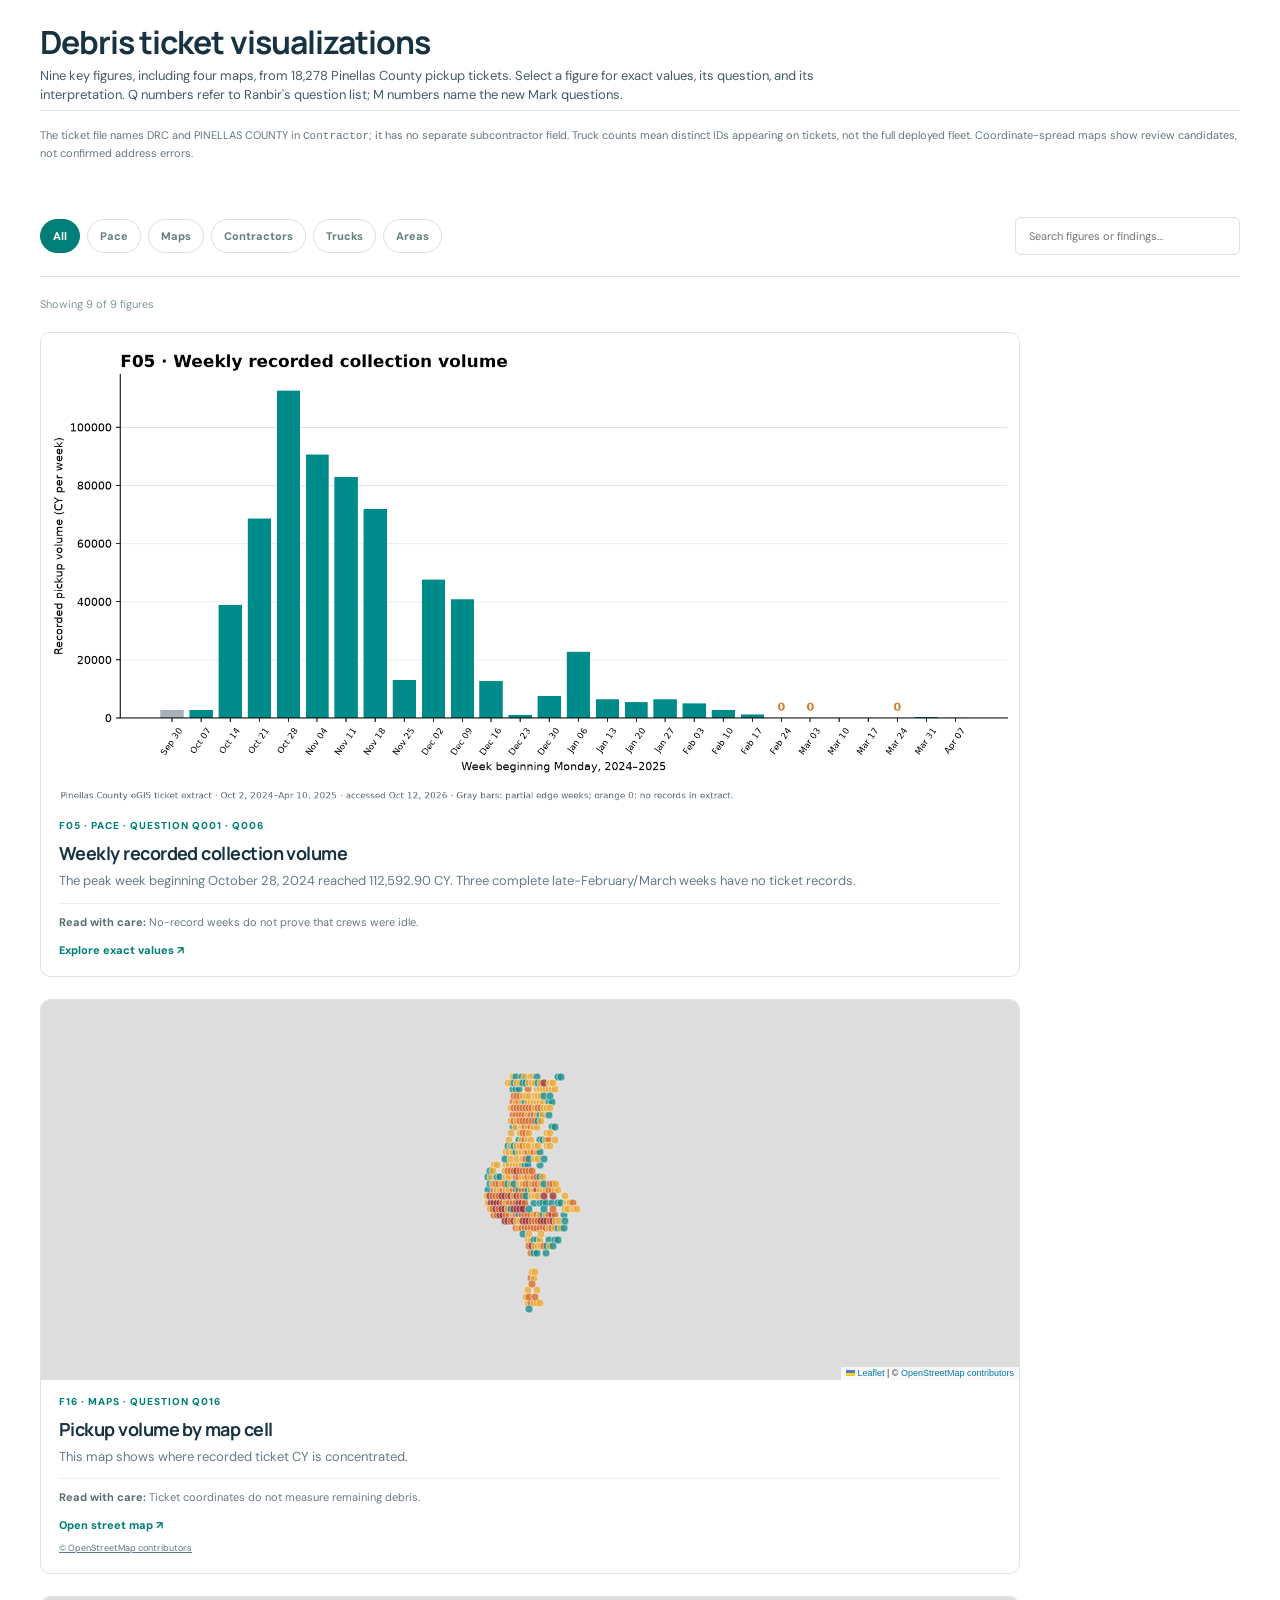
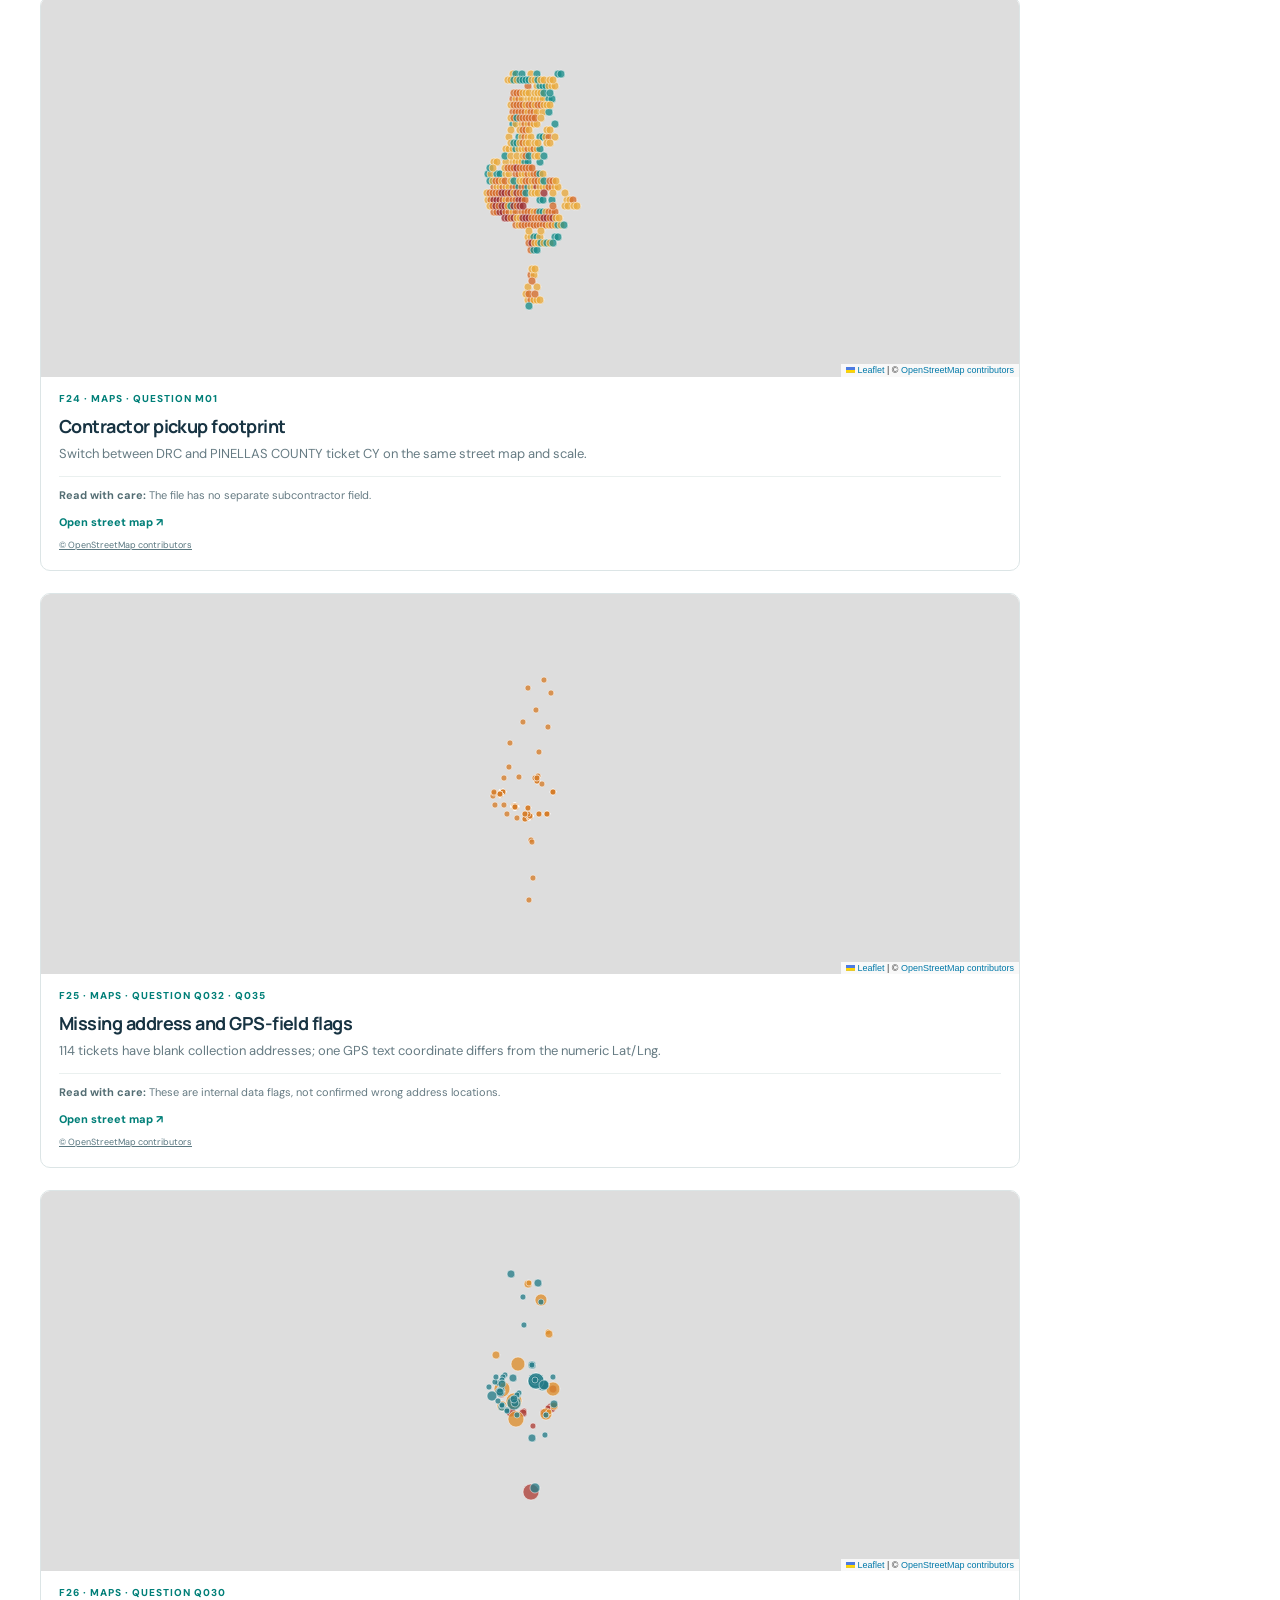
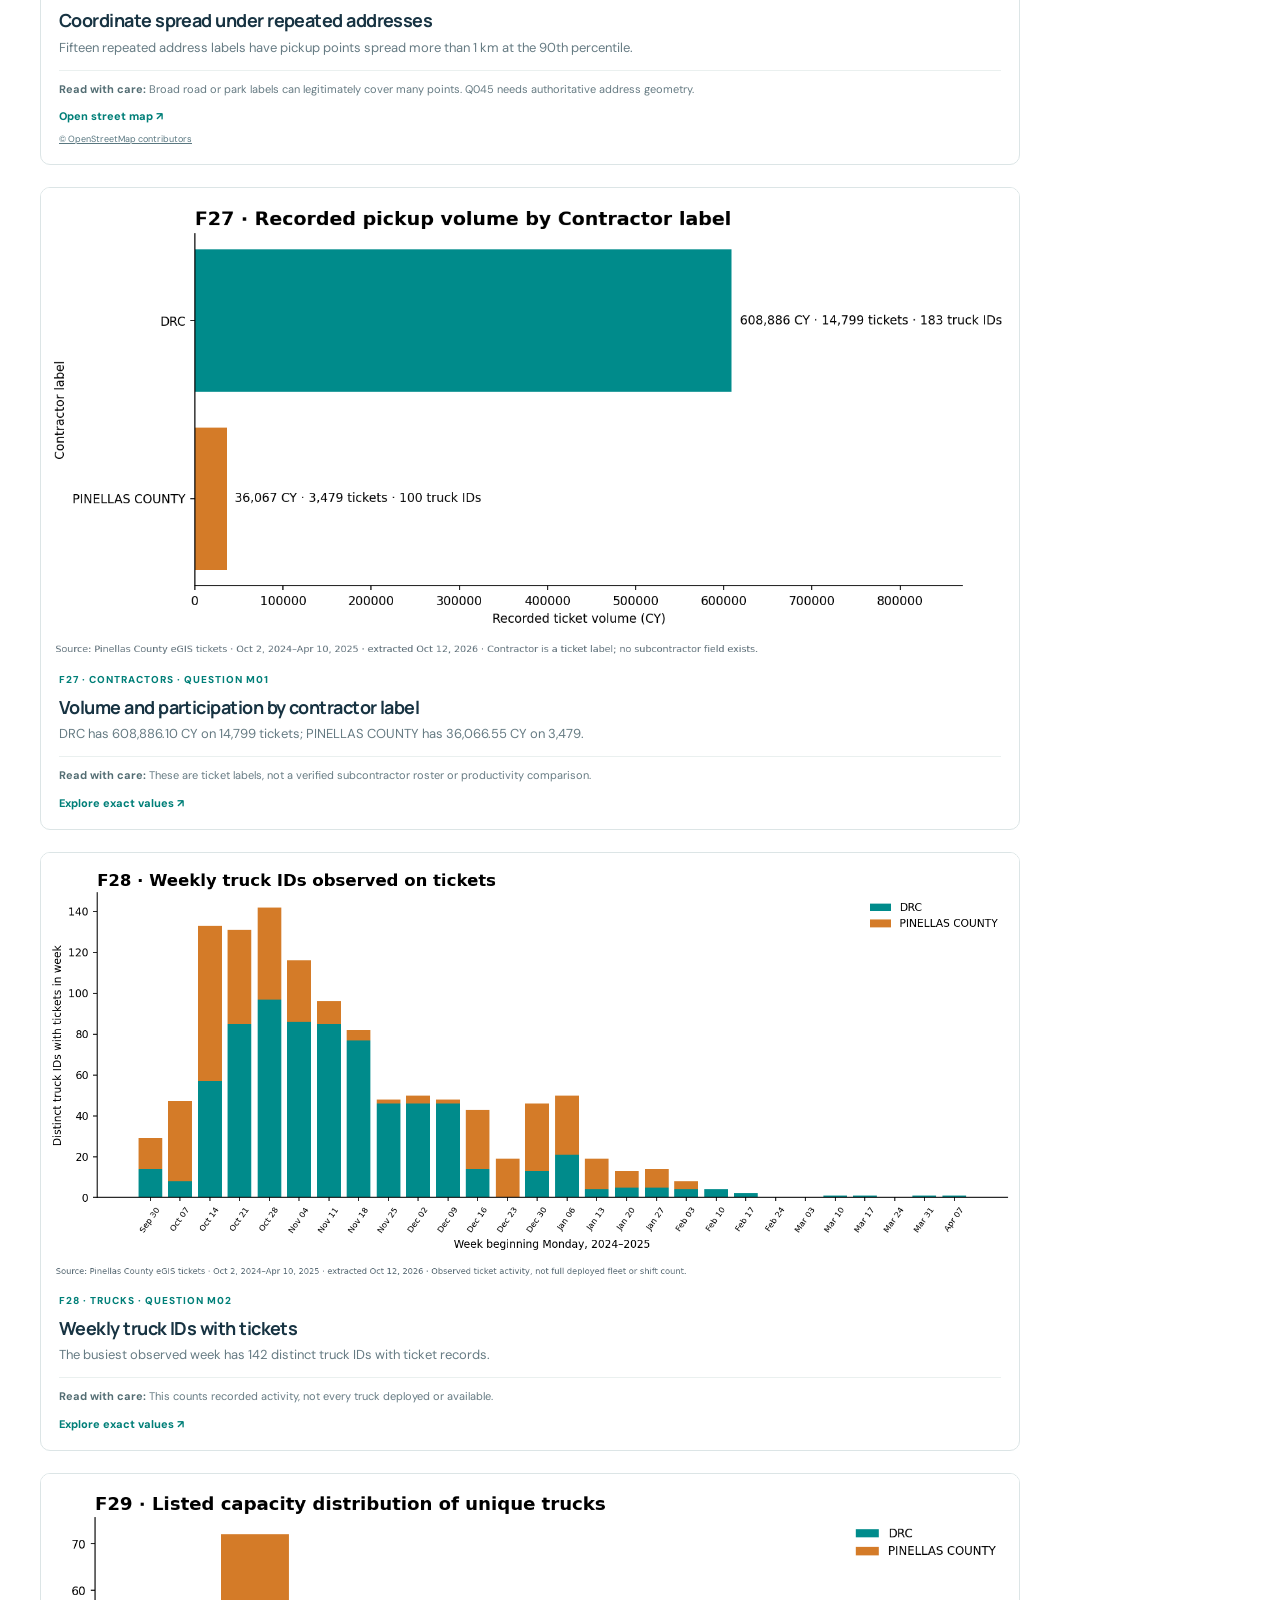
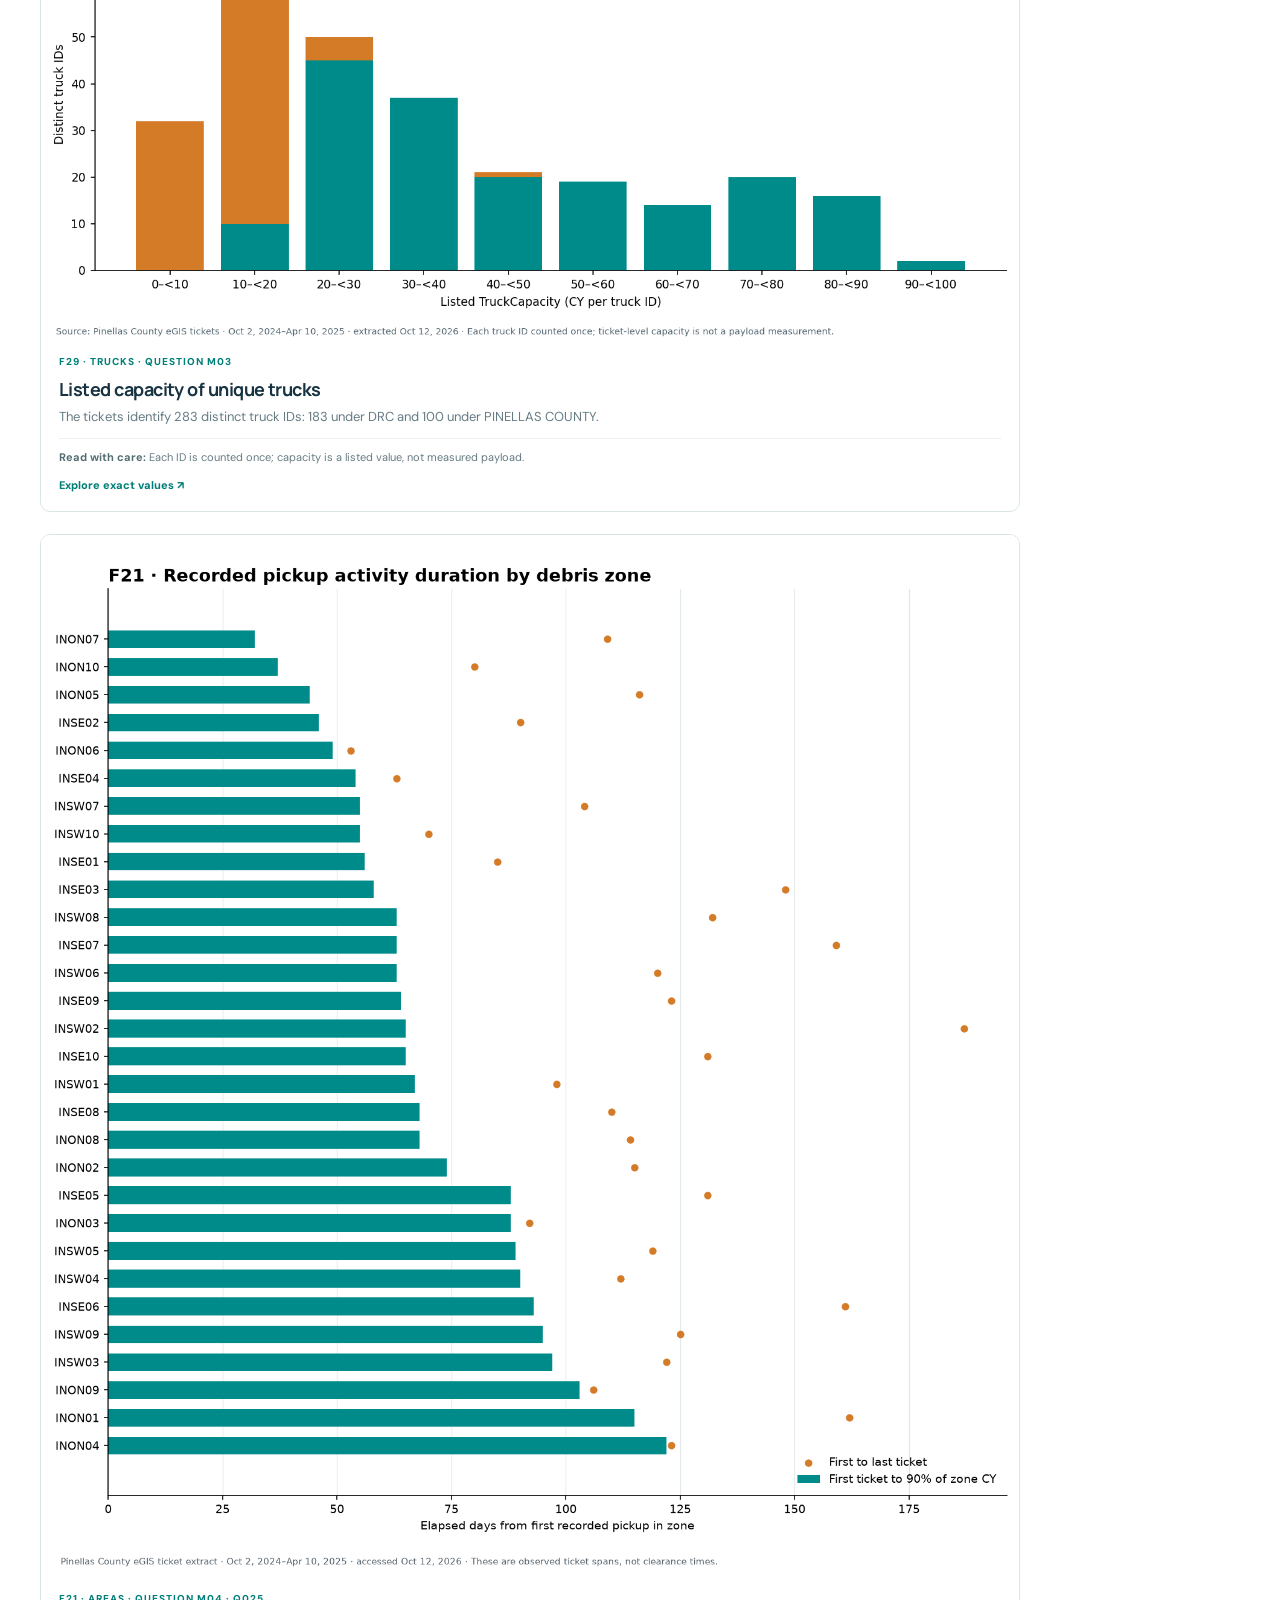
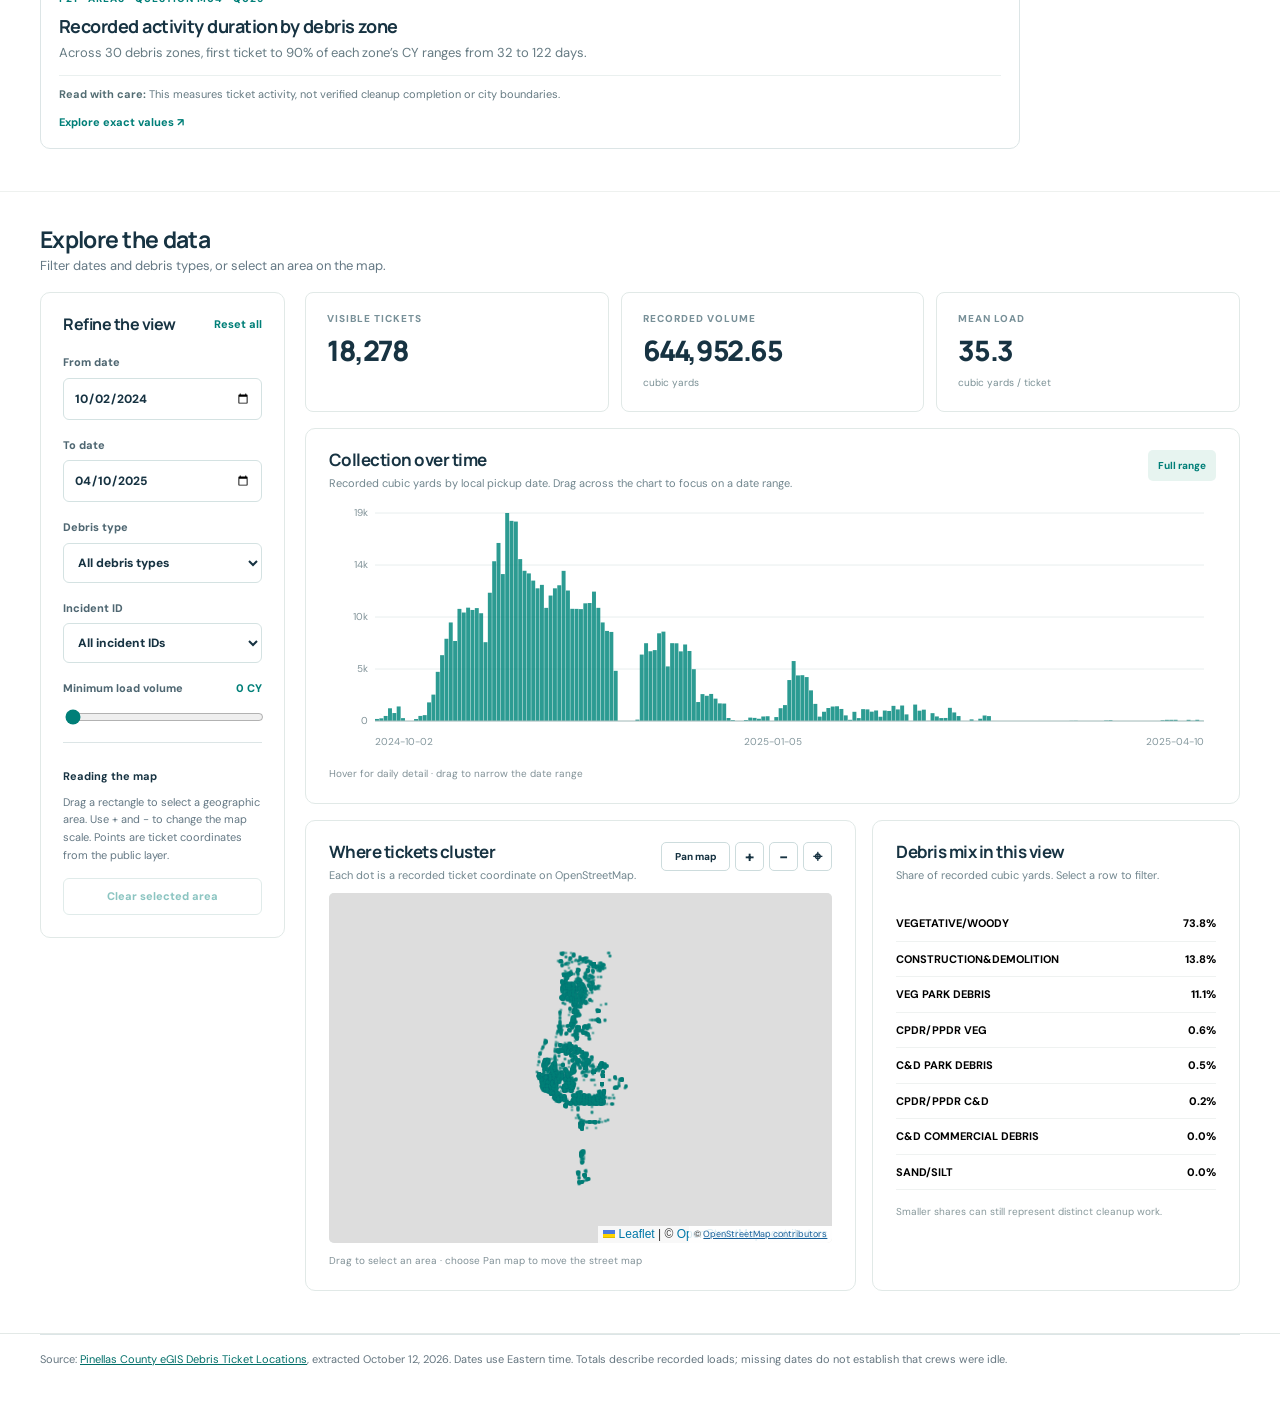
==== index.html @ 1cf9fe74 "Isolate open map from background previews" ====
<!doctype html>
<html lang="en">
<head>
  <meta charset="utf-8">
  <meta name="viewport" content="width=device-width, initial-scale=1">
  <meta name="theme-color" content="#123344">
  <meta name="description" content="Explore nine key figures from 18,278 Pinellas County debris collection tickets.">
  <title>DebrisInsight | Pinellas ticket data</title>
  <link rel="stylesheet" href="styles.css?v=basemap-3">
  <link rel="stylesheet" href="leaflet.css">
  <script defer src="plotly-cartesian.min.js"></script>
  <script defer src="leaflet.js"></script>
  <script defer src="app.js?v=basemap-2"></script>
</head>
<body>
  <main id="top">
    <section id="overview" class="simple-intro section-shell">
      <h1>Debris ticket visualizations</h1>
      <p>Nine key figures, including four maps, from 18,278 Pinellas County pickup tickets. Select a figure for exact values, its question, and its interpretation. Q numbers refer to Ranbir's question list; M numbers name the new Mark questions.</p>
    </section>

    <p class="source-note section-shell">The ticket file names DRC and PINELLAS COUNTY in <code>Contractor</code>; it has no separate subcontractor field. Truck counts mean distinct IDs appearing on tickets, not the full deployed fleet. Coordinate-spread maps show review candidates, not confirmed address errors.</p>

    <section id="figures" class="figure-section section-shell">
      <div class="figure-toolbar"><div id="categoryFilters" class="category-filters" role="group" aria-label="Figure categories"></div><label class="search-wrap"><span class="sr-only">Search figures</span><input id="figureSearch" type="search" placeholder="Search figures or findings…"></label></div>
      <div id="figureCount" class="figure-count" aria-live="polite"></div><div id="figureGrid" class="figure-grid"></div>
    </section>

    <section id="explore" class="explore-section"><div class="section-shell">
      <div class="section-heading explore-heading"><div><h2>Explore the data</h2><p>Filter dates and debris types, or select an area on the map.</p></div></div>
      <div class="explorer-layout">
        <aside class="filter-panel" aria-label="Explorer filters">
          <div class="filter-title"><h3>Refine the view</h3><button id="resetFilters" class="text-button" type="button">Reset all</button></div>
          <label>From date<input id="dateFrom" type="date" min="2024-10-02" max="2025-04-10" value="2024-10-02"></label>
          <label>To date<input id="dateTo" type="date" min="2024-10-02" max="2025-04-10" value="2025-04-10"></label>
          <label>Debris type<select id="typeFilter"><option value="all">All debris types</option></select></label>
          <label>Incident ID<select id="incidentFilter"><option value="all">All incident IDs</option><option value="80">80</option><option value="84">84</option></select></label>
          <label>Minimum load volume <span id="minVolumeValue">0 CY</span><input id="minVolume" type="range" min="0" max="85" step="5" value="0"></label>
          <div class="filter-help"><strong>Reading the map</strong><p>Drag a rectangle to select a geographic area. Use + and − to change the map scale. Points are ticket coordinates from the public layer.</p><button id="clearArea" type="button" class="outline-button" disabled>Clear selected area</button></div>
        </aside>
        <div class="explorer-content">
          <div class="filtered-stats"><div><span>VISIBLE TICKETS</span><strong id="filteredTickets">—</strong></div><div><span>RECORDED VOLUME</span><strong id="filteredVolume">—</strong><small>cubic yards</small></div><div><span>MEAN LOAD</span><strong id="filteredMean">—</strong><small>cubic yards / ticket</small></div></div>
          <div class="chart-card"><div class="card-head"><div><h3>Collection over time</h3><p>Recorded cubic yards by local pickup date. Drag across the chart to focus on a date range.</p></div><button id="resetDateZoom" type="button" class="small-button">Full range</button></div><div id="trendChart" class="trend-chart" role="img" aria-label="Interactive daily recorded volume chart"></div><div id="trendHint" class="chart-hint">Hover for daily detail · drag to narrow the date range</div></div>
          <div class="lower-grid"><div class="chart-card map-card"><div class="card-head"><div><h3>Where tickets cluster</h3><p>Each dot is a recorded ticket coordinate on OpenStreetMap.</p></div><div class="map-controls"><button id="mapMode" type="button" aria-pressed="false">Pan map</button><button id="mapZoomIn" type="button" aria-label="Zoom map in">+</button><button id="mapZoomOut" type="button" aria-label="Zoom map out">−</button><button id="mapReset" type="button" aria-label="Reset map view">⌖</button></div></div><div class="map-wrap"><div id="explorerBasemap" aria-label="OpenStreetMap street map of Pinellas County"></div><canvas id="ticketMap" aria-label="Ticket coordinates; drag to select an area"></canvas><div id="mapSelection" class="map-selection" hidden></div><span class="map-attribution">© <a href="https://www.openstreetmap.org/copyright" target="_blank" rel="noopener">OpenStreetMap contributors</a></span></div><div id="mapStatus" class="chart-hint">Drag to select an area · choose Pan map to move the street map</div></div>
          <div class="chart-card mix-card"><div class="card-head"><div><h3>Debris mix in this view</h3><p>Share of recorded cubic yards. Select a row to filter.</p></div></div><div id="typeBreakdown" class="type-breakdown"></div><p class="mix-note">Smaller shares can still represent distinct cleanup work.</p></div></div>
        </div>
      </div>
    </div></section>

    <p class="source-note section-shell">Source: <a href="https://pinellas-egis.maps.arcgis.com/home/item.html?id=fb652dddee454f97929d7fe73ec25d12#data" target="_blank" rel="noopener">Pinellas County eGIS Debris Ticket Locations</a>, extracted October 12, 2026. Dates use Eastern time. Totals describe recorded loads; missing dates do not establish that crews were idle.</p>
  </main>

  <div id="imageModal" class="image-modal" hidden role="dialog" aria-modal="true" aria-labelledby="modalTitle"><div class="modal-top"><div><span id="modalIndex"></span><h2 id="modalTitle"></h2></div><div class="modal-actions"><button id="modalInteractive" type="button" class="selected">Exact values</button><button id="modalOriginal" type="button">Original image</button><button id="modalInfo" type="button">Question &amp; finding</button><button id="modalZoomOut" type="button" aria-label="Zoom image out" hidden>−</button><button id="modalZoomIn" type="button" aria-label="Zoom image in" hidden>+</button><button id="modalReset" type="button" hidden>Fit image</button><button id="modalClose" type="button" aria-label="Close figure">×</button></div></div><div id="interactiveViewport" class="interactive-viewport"><div id="interactiveChart" aria-label="Interactive figure with exact hover values"></div><div id="leafletMap" hidden aria-label="Interactive street map with exact plotted values"></div><div id="mapLayerControls" hidden></div><p id="pointReadout" aria-live="polite">Loading exact values…</p><p class="interaction-help">Hover or tap a mark to see its exact values. Drag over a region to zoom; double-click the chart to reset.</p></div><div id="modalViewport" class="modal-viewport" hidden><img id="modalImage" alt=""></div><div id="modalInfoViewport" class="modal-info-viewport" hidden><div class="modal-info-content"><section><h3>Question or task</h3><p id="modalQuestion"></p></section><section><h3>Variables used</h3><p id="modalVariables"></p></section><section><h3>Key finding and interpretation</h3><p id="modalInterpretation"></p></section></div></div></div>
  <div id="tooltip" class="tooltip" hidden></div>
</body>
</html>
---- styles.css ----
@import url('https://fonts.googleapis.com/css2?family=DM+Sans:wght@400;500;600;700&family=Manrope:wght@400;500;600;700;800&display=swap');
:root{--navy:#123344;--ink:#173342;--muted:#647884;--teal:#007f78;--aqua:#7ed7c5;--cream:#f6f7f2;--line:#dce5e6;--orange:#e0a465;--shadow:0 18px 50px rgba(11,47,61,.08)}
*{box-sizing:border-box}html{scroll-behavior:smooth}body{margin:0;background:#fff;color:var(--ink);font-family:'DM Sans',Arial,sans-serif;line-height:1.5}button,input,select{font:inherit}button{cursor:pointer}a{color:inherit;text-decoration:none}img{max-width:100%}h1,h2,h3,p{margin-top:0}h1,h2,h3{font-family:Manrope,Arial,sans-serif;line-height:1.15}h2{font-size:clamp(2rem,3.1vw,3.25rem);letter-spacing:-.052em}h3{letter-spacing:-.03em}.section-shell{width:min(1200px,calc(100% - 72px));margin-inline:auto}.sr-only{position:absolute;width:1px;height:1px;padding:0;margin:-1px;overflow:hidden;clip:rect(0,0,0,0);white-space:nowrap;border:0}
.site-header{height:76px;background:#fff;display:flex;align-items:center;gap:34px;padding:0 max(36px,calc((100vw - 1200px)/2));border-bottom:1px solid #e8eeee;position:sticky;top:0;z-index:20}.brand{display:flex;align-items:center;gap:10px;font-family:Manrope,sans-serif;font-weight:800;letter-spacing:-.04em;line-height:1;font-size:19px;white-space:nowrap}.brand-mark{display:grid;place-items:center;width:38px;height:38px;border-radius:11px;background:var(--navy);color:#fff;font-size:21px;font-weight:800}.brand-mark span{color:var(--aqua)}.brand-accent{color:var(--teal)}.brand small{display:block;font-size:8px;letter-spacing:.21em;color:#77909a;margin-top:5px}.site-header nav{display:flex;gap:28px;margin-left:auto;font-size:13px;font-weight:700;color:#536a77}.site-header nav a:hover,.header-link:hover{color:var(--teal)}.header-link{font-size:12px;color:var(--teal);font-weight:800;border:1px solid #bfd6d3;padding:11px 15px;border-radius:6px;white-space:nowrap}
.hero{min-height:535px;display:grid;grid-template-columns:1.08fr .92fr;align-items:center;gap:38px;padding-block:64px 70px}.hero-copy{max-width:615px}.eyebrow{font-size:11px;letter-spacing:.15em;font-weight:800;color:var(--teal);display:flex;align-items:center;gap:12px;margin-bottom:22px}.eyebrow-line{width:28px;height:2px;background:var(--teal)}.hero h1{font-size:clamp(3.25rem,5.2vw,5.45rem);letter-spacing:-.075em;margin-bottom:22px}.hero h1 em{font-style:normal;color:var(--teal)}.hero-intro{font-size:17px;line-height:1.8;color:#536b77;max-width:545px}.hero-actions{display:flex;gap:12px;margin-top:31px}.button{display:inline-flex;align-items:center;justify-content:center;gap:21px;font-size:12px;font-weight:800;border-radius:7px;padding:14px 18px;transition:transform .18s,background .18s}.button:hover{transform:translateY(-2px)}.button.primary{background:var(--teal);color:#fff}.button.primary:hover{background:#006a65}.button.secondary{border:1px solid #c8dbdb;color:var(--teal)}.button.light{background:#dbf0e9;color:#075b59;margin-top:14px}.hero-source{font-size:11px;color:#84959c;margin-top:26px}.hero-visual{height:420px;border-radius:22px;position:relative;overflow:hidden;background:radial-gradient(circle at 48% 46%,#145973 0%,#123e55 45%,#102d43 100%);box-shadow:var(--shadow)}.hero-visual:before{content:'';position:absolute;inset:0;background-image:linear-gradient(rgba(255,255,255,.05) 1px,transparent 1px),linear-gradient(90deg,rgba(255,255,255,.05) 1px,transparent 1px);background-size:42px 42px;mask-image:linear-gradient(100deg,transparent,#000 30%,#000 80%,transparent)}.map-glow{position:absolute;width:320px;height:350px;left:25%;top:5%;transform:rotate(-12deg);background:radial-gradient(ellipse,#19ac9a66,transparent 72%);filter:blur(8px)}.contour{position:absolute;border:1px solid rgba(131,229,208,.28);transform:rotate(-18deg);border-radius:48% 52% 55% 45%}.contour-one{width:240px;height:310px;left:31%;top:9%}.contour-two{width:310px;height:375px;left:24%;top:1%}.contour-three{width:380px;height:440px;left:16%;top:-8%}.hero-pin{width:12px;height:12px;border:3px solid #d5ffea;background:var(--teal);border-radius:50%;position:absolute;box-shadow:0 0 0 6px #a8ffda27,0 0 20px #b6ffe8}.pin-a{left:49%;top:19%}.pin-b{left:54%;top:37%}.pin-c{left:43%;top:49%}.pin-d{left:52%;top:70%}.pin-e{left:39%;top:76%}.hero-readout{position:absolute;top:38px;right:27px;background:rgba(10,42,56,.77);backdrop-filter:blur(10px);border:1px solid rgba(255,255,255,.15);border-radius:10px;color:#fff;padding:15px 18px;min-width:155px}.hero-readout span,.hero-readout small{display:block;font-size:9px;color:#a6d7d7;letter-spacing:.1em}.hero-readout strong{font:800 30px Manrope;display:block;letter-spacing:-.06em;margin:4px 0}.hero-readout small{letter-spacing:0}.hero-caption{position:absolute;bottom:18px;left:22px;color:#a3c6cf;font-size:10px;letter-spacing:.06em}.hero-caption span{margin:0 6px}
.stat-band{background:#eaf5f0;border-top:1px solid #d9ebe4;border-bottom:1px solid #d9ebe4}.stat-grid{display:grid;grid-template-columns:repeat(4,1fr);padding-block:29px}.stat-grid>div{padding:0 30px;border-right:1px solid #cbded8}.stat-grid>div:first-child{padding-left:0}.stat-grid>div:last-child{border:0}.stat-label{font-size:10px;letter-spacing:.16em;font-weight:800;color:#4d827b}.stat-grid strong{display:block;font:800 clamp(24px,2.5vw,37px) Manrope;letter-spacing:-.06em;margin-top:6px}.stat-grid strong small{font-size:17px;color:var(--teal)}.stat-grid p{font-size:11px;color:#69817e;margin:1px 0 0}.narrative{padding-block:95px 98px}.section-heading{max-width:750px;margin-bottom:35px}.section-heading h2{margin-bottom:14px}.section-heading>p:last-child,.explore-heading p:last-child{color:var(--muted);font-size:15px;line-height:1.7}.insight-grid{display:grid;grid-template-columns:repeat(3,1fr);gap:18px}.insight-card{border:1px solid var(--line);background:#fff;padding:29px 28px 27px;border-radius:10px;min-height:260px;display:flex;flex-direction:column;transition:box-shadow .18s,transform .18s}.insight-card:hover{transform:translateY(-3px);box-shadow:var(--shadow)}.insight-number{color:var(--teal);font-weight:800;font-size:11px;letter-spacing:.14em}.insight-card h3{font-size:22px;margin:18px 0 10px}.insight-card p{font-size:13px;line-height:1.7;color:var(--muted)}.insight-card a{font-size:12px;font-weight:800;color:var(--teal);margin-top:auto}.insight-card a:hover{text-decoration:underline}
.explore-section{background:#f6f8f7;padding-block:88px 100px;border-top:1px solid #eef1ef;border-bottom:1px solid #e3e9e7}.explore-heading{max-width:none;display:flex;justify-content:space-between;gap:30px;align-items:start}.explore-heading>div{max-width:720px}.live-badge{background:#e7f4ef;color:#14766a;border-radius:50px;padding:9px 13px;font-size:10px;font-weight:800;letter-spacing:.11em;white-space:nowrap}.live-badge span{display:inline-block;width:7px;height:7px;background:#2cae8a;border-radius:50%;margin-right:6px}.explorer-layout{display:grid;grid-template-columns:245px minmax(0,1fr);gap:20px}.filter-panel,.chart-card{background:white;border:1px solid #e1e9e7;border-radius:10px;box-shadow:0 6px 26px rgba(17,48,59,.04)}.filter-panel{padding:22px;align-self:start;position:sticky;top:92px}.filter-title{display:flex;align-items:center;justify-content:space-between;margin-bottom:21px}.filter-title h3{font-size:16px;margin:0}.text-button{border:0;background:none;color:var(--teal);font-size:11px;font-weight:800;padding:0}.filter-panel label{display:block;font-size:11px;font-weight:800;color:#4f6772;margin:0 0 17px}.filter-panel input:not([type=range]),.filter-panel select{width:100%;border:1px solid #d4e2e2;background:#fff;border-radius:6px;padding:10px 10px;color:var(--ink);margin-top:7px;min-height:39px;font-size:12px}.filter-panel input[type=range]{width:100%;accent-color:var(--teal);display:block;margin-top:12px}.filter-panel label span{float:right;color:var(--teal)}.filter-help{border-top:1px solid var(--line);padding-top:20px;margin-top:7px}.filter-help strong{font-size:11px}.filter-help p{font-size:11px;line-height:1.6;color:var(--muted);margin:7px 0 14px}.outline-button{width:100%;border:1px solid #bcd5d1;background:#fff;color:var(--teal);border-radius:6px;padding:9px;font-weight:800;font-size:11px}.outline-button:disabled{opacity:.45;cursor:not-allowed}.filtered-stats{display:grid;grid-template-columns:repeat(3,1fr);gap:12px;margin-bottom:16px}.filtered-stats>div{background:#fff;border:1px solid #e1e9e7;border-radius:8px;padding:18px 21px;min-height:98px}.filtered-stats span{display:block;color:#789098;font-size:10px;font-weight:800;letter-spacing:.1em}.filtered-stats strong{display:block;font:800 clamp(20px,2.2vw,31px) Manrope;letter-spacing:-.05em;margin-top:5px}.filtered-stats small{color:#7a9095;font-size:10px}.chart-card{padding:21px 23px}.card-head{display:flex;justify-content:space-between;align-items:start;gap:15px}.card-head h3{font-size:17px;margin-bottom:5px}.card-head p{font-size:11px;color:#71868e;line-height:1.5;margin-bottom:10px}.small-button{font-size:10px;font-weight:800;color:var(--teal);background:#e7f4f0;border:0;border-radius:5px;padding:8px 10px;white-space:nowrap}.trend-chart{height:255px;position:relative;touch-action:none}.trend-chart svg{width:100%;height:100%;overflow:visible;cursor:crosshair}.chart-hint{font-size:10px;color:#819197;margin-top:10px;min-height:16px}.lower-grid{display:grid;grid-template-columns:1.2fr .8fr;gap:16px;margin-top:16px}.map-controls{display:flex;gap:5px}.map-controls button,.modal-actions button{width:29px;height:29px;border:1px solid #cddcdd;background:white;color:var(--ink);border-radius:5px;font-weight:800}.map-wrap{height:350px;background:linear-gradient(150deg,#e8f3ef,#edf5f3 58%,#f7f5e9);position:relative;overflow:hidden;border-radius:5px;cursor:crosshair;touch-action:none}.map-wrap:before{content:'';position:absolute;inset:0;background-image:linear-gradient(#c8ded725 1px,transparent 1px),linear-gradient(90deg,#c8ded725 1px,transparent 1px);background-size:25px 25px;pointer-events:none}.map-wrap canvas{width:100%;height:100%;position:relative;z-index:1}.map-north{position:absolute;top:8px;left:9px;font-size:10px;font-weight:800;color:#477872;z-index:2;pointer-events:none}.map-selection{position:absolute;border:2px solid #007f78;background:#00a99a30;z-index:3;pointer-events:none}.type-breakdown{margin-top:13px}.type-row{display:block;width:100%;border:0;background:none;text-align:left;padding:9px 0;border-bottom:1px solid #eff2f1}.type-row:hover .type-name{color:var(--teal)}.type-row-top{display:flex;justify-content:space-between;gap:8px;font-size:11px}.type-name{font-weight:700;max-width:70%;white-space:nowrap;overflow:hidden;text-overflow:ellipsis}.type-value{font-weight:800}.type-meter{height:5px;background:#e9f0ed;border-radius:10px;overflow:hidden;margin-top:7px}.type-meter i{display:block;height:100%;background:var(--teal);border-radius:10px}.mix-note{font-size:10px;color:#87989b;margin:14px 0 0}.empty-state{font-size:12px;color:#819197;padding:28px 0}
.figure-section{padding-block:98px 105px}.figure-toolbar{display:flex;align-items:center;justify-content:space-between;gap:15px;border-bottom:1px solid var(--line);padding-bottom:21px}.category-filters{display:flex;gap:7px;flex-wrap:wrap}.category-filters button{font-size:11px;font-weight:800;border:1px solid #d5e3e1;background:#fff;color:#66817e;border-radius:25px;padding:8px 12px}.category-filters button.active{color:#fff;background:var(--teal);border-color:var(--teal)}.search-wrap input{width:225px;border:1px solid #d5e3e1;border-radius:6px;padding:10px 13px;font-size:11px}.figure-count{font-size:11px;color:#84969c;margin:19px 0}.figure-grid{display:grid;grid-template-columns:repeat(3,minmax(0,1fr));gap:20px}.figure-card{border:1px solid var(--line);border-radius:10px;overflow:hidden;background:#fff;display:flex;flex-direction:column;transition:transform .18s,box-shadow .18s;scroll-margin-top:95px}.figure-card:hover{transform:translateY(-3px);box-shadow:var(--shadow)}.figure-image{border:0;background:#edf3f0;display:block;width:100%;height:210px;overflow:hidden;padding:10px;cursor:zoom-in}.figure-image > img{width:100%;height:100%;object-fit:contain;transition:transform .25s}.figure-image:hover > img{transform:scale(1.045)}.figure-body{padding:20px 20px 18px;display:flex;flex-direction:column;flex:1}.figure-meta{font-size:10px;font-weight:800;letter-spacing:.1em;color:var(--teal)}.figure-body h3{font-size:17px;margin:10px 0}.figure-body p{font-size:12px;color:#667b83;line-height:1.6;margin-bottom:10px}.figure-note{border-top:1px solid #eaf0ef;padding-top:10px;margin-top:auto!important;font-size:11px!important}.figure-note strong{color:#536d73}.figure-open{border:0;background:none;color:var(--teal);font-size:11px;font-weight:800;padding:0;margin-top:4px;text-align:left;align-self:flex-start}.figure-open:hover{text-decoration:underline}
.methods-section{background:var(--navy);color:#fff;padding-block:83px}.methods-grid{display:grid;grid-template-columns:1fr 1fr;gap:100px}.methods-section .eyebrow{color:#8ed7c4}.methods-section h2{font-size:clamp(2rem,3vw,3rem)}.methods-section p{font-size:13px;line-height:1.8;color:#bfd0d2}.methods-section code{color:#d0ede4}.method-notes{display:grid;gap:0}.method-notes article{display:flex;gap:19px;padding:18px 0;border-bottom:1px solid #ffffff26}.method-notes article:first-child{padding-top:2px}.method-notes article:last-child{border:0}.method-notes article>span{font-size:11px;color:#8ed7c4;font-weight:800;padding-top:3px}.method-notes h3{font-size:15px;margin-bottom:6px}.method-notes p{font-size:11px;margin-bottom:0}footer{background:#0b2635;color:#d5e7e5}.footer-inner{display:flex;align-items:center;gap:35px;min-height:100px}.footer-inner .brand-mark{background:#1c5061}.footer-inner .brand-accent{color:#83dac3}.footer-inner .brand small{color:#79989e}.footer-inner p{font-size:10px;color:#8ba9ad;margin:0 auto}.footer-inner>a{font-size:11px;color:#b4dad3;font-weight:800}
.image-modal{position:fixed;inset:0;background:#102c3bea;z-index:50;color:#fff;display:flex;flex-direction:column}.image-modal[hidden]{display:none}.modal-top{display:flex;justify-content:space-between;align-items:center;gap:20px;padding:18px 24px;border-bottom:1px solid #ffffff25}.modal-top span{font-size:10px;color:#a5d4cf;letter-spacing:.13em;font-weight:800}.modal-top h2{font-size:20px;margin:4px 0 0;letter-spacing:-.03em}.modal-actions{display:flex;gap:7px}.modal-actions button{background:#1c4556;color:#fff;border-color:#ffffff35}.modal-actions button:hover{background:#2a6370}.modal-actions #modalReset{width:auto;padding:0 10px;font-size:10px}.modal-actions #modalClose{font-size:20px}.modal-viewport{flex:1;overflow:hidden;position:relative;display:grid;place-items:center;cursor:grab;min-height:0}.modal-viewport.grabbing{cursor:grabbing}.modal-viewport img{max-width:calc(100% - 40px);max-height:calc(100% - 25px);object-fit:contain;transform-origin:center;user-select:none;pointer-events:none;box-shadow:0 12px 40px #031e2e99}.modal-bottom{display:flex;gap:25px;padding:14px 25px;background:#0b2532;font-size:11px;line-height:1.5}.modal-bottom p{margin:0;flex:1}.modal-bottom p:last-child{color:#a9c5c8}.tooltip{position:fixed;z-index:40;background:#103342;color:#fff;border-radius:6px;padding:8px 10px;font-size:11px;pointer-events:none;box-shadow:0 8px 22px #183a3a50;white-space:nowrap}.tooltip[hidden]{display:none}
@media(max-width:1000px){.site-header{padding-inline:24px;gap:16px}.site-header nav{gap:16px}.section-shell{width:min(100% - 48px,1200px)}.hero{gap:20px}.hero h1{font-size:clamp(3rem,5vw,4.5rem)}.stat-grid>div{padding-inline:16px}.figure-grid{grid-template-columns:repeat(2,1fr)}.methods-grid{gap:50px}}
@media(max-width:760px){.site-header{height:65px}.site-header nav{display:none}.header-link{margin-left:auto}.section-shell{width:calc(100% - 36px)}.hero{display:block;padding-block:52px}.hero h1{font-size:3.25rem}.hero-visual{height:270px;margin-top:40px}.hero-readout{top:20px;right:20px}.stat-grid{grid-template-columns:repeat(2,1fr);row-gap:24px;padding-block:25px}.stat-grid>div:nth-child(2){border:0}.stat-grid>div:nth-child(3){padding-left:0}.narrative,.figure-section{padding-block:65px}.insight-grid{grid-template-columns:1fr}.insight-card{min-height:0}.explore-section{padding-block:65px}.explore-heading{display:block}.live-badge{display:inline-block;margin-top:3px}.explorer-layout{grid-template-columns:1fr}.filter-panel{position:static;display:grid;grid-template-columns:repeat(2,1fr);gap:0 15px}.filter-title,.filter-help{grid-column:1/-1}.filtered-stats{gap:6px}.filtered-stats>div{padding:12px;min-height:88px}.filtered-stats strong{font-size:19px}.lower-grid{grid-template-columns:1fr}.map-wrap{height:340px}.figure-toolbar{align-items:stretch;flex-direction:column}.search-wrap input{width:100%}.figure-grid{grid-template-columns:1fr}.methods-grid{grid-template-columns:1fr;gap:45px}.footer-inner{padding-block:25px;display:block}.footer-inner p{margin:18px 0}.modal-top h2{font-size:15px}.modal-bottom{display:block}.modal-bottom p:last-child{margin-top:6px}}
@media(max-width:430px){.brand{font-size:16px}.brand-mark{width:34px;height:34px}.header-link{font-size:10px;padding:9px}.hero h1{font-size:2.8rem}.hero-actions{flex-direction:column;align-items:stretch}.stat-grid strong{font-size:23px}.filter-panel{grid-template-columns:1fr}.filtered-stats span{font-size:8px}.filtered-stats strong{font-size:16px}.card-head{display:block}.card-head .small-button{margin-bottom:8px}.modal-actions{gap:3px}.modal-actions button{width:26px;height:26px}}

/* The analysis is the page: show each complete figure at readable size. */
.simple-intro{padding-block:42px 16px}
.simple-intro h1{font-size:clamp(2rem,3vw,3rem);letter-spacing:-.05em;margin-bottom:10px}
.simple-intro p{max-width:780px;font-size:15px;color:var(--muted);margin-bottom:9px}
.simple-intro .simple-meta{font-size:12px;color:var(--teal);font-weight:700}
.figure-section{padding-block:25px 75px}
.figure-section .section-heading{margin-bottom:25px}
.figure-grid{grid-template-columns:1fr;max-width:980px;gap:24px}
.figure-card{box-shadow:none}
.figure-image{height:auto;min-height:0;padding:0;background:#fff}
.figure-image > img{display:block;width:100%;height:auto;max-height:none;object-fit:contain;transform:none!important}
.figure-body{padding:18px 22px}
.figure-body h3{font-size:20px}
.figure-body p{font-size:13px}
.figure-note{margin-top:5px!important}
.explore-section{padding-block:60px 75px}

/* Fit the entire chart inside the available viewer before applying zoom. */
.modal-viewport{display:block;min-height:0}
.modal-viewport img{position:absolute;inset:0;display:block;width:100%;height:100%;max-width:none;max-height:none;padding:12px 18px;object-fit:contain;box-shadow:none}

@media(max-width:760px){.simple-intro{padding-block:28px 10px}.figure-section{padding-block:20px 50px}.figure-body{padding:16px}.modal-viewport img{padding:8px}}

/* Exact-value figure viewer. The original PNG remains available as a second tab. */
.interactive-viewport{flex:1;min-height:0;display:flex;flex-direction:column;background:#fff;color:#17324b;padding:10px 16px 5px}
.interactive-viewport[hidden],.modal-viewport[hidden]{display:none}
#interactiveChart{width:100%;flex:1;min-height:0}
#pointReadout{margin:4px 10px 0;padding:9px 12px;min-height:39px;background:#eaf5f2;color:#153f43;border-radius:5px;font-size:13px;font-weight:700}
.interaction-help{font-size:11px;color:#526b72;margin:5px 10px 3px}
.modal-actions{flex-wrap:wrap;justify-content:flex-end}
.modal-actions #modalInteractive,.modal-actions #modalOriginal{width:auto;min-width:100px;padding:0 10px;font-size:11px}
.modal-actions button.selected{background:#fff;color:#123344}
.modal-actions button[hidden]{display:none}
.interactive-viewport .modebar-btn[data-title^="Share chart"]{display:none}
@media(max-width:760px){.modal-top{align-items:flex-start;flex-direction:column;padding:10px 12px;gap:8px}.modal-actions{justify-content:flex-start}.modal-actions #modalInteractive,.modal-actions #modalOriginal{min-width:90px;height:32px}.interactive-viewport{padding:5px}#pointReadout{font-size:11px;margin:3px 5px;padding:7px}.interaction-help{font-size:10px;margin:3px 5px}.modal-bottom{padding:7px 12px;font-size:10px}}

/* Keep the figures and their reading notes in view without decorative sections. */
.simple-intro{padding-block:24px 5px}
.simple-intro h1{font-size:clamp(1.55rem,2.5vw,2rem);letter-spacing:-.03em;margin-bottom:5px}
.simple-intro p{font-size:13px;margin:0;color:#455b65}
.figure-section{padding-block:20px 42px}
.figure-toolbar{margin-bottom:8px}
.figure-grid{gap:22px}
.figure-card,.filter-panel,.chart-card,.filtered-stats>div{box-shadow:none}
.figure-body{padding:14px 18px 18px}
.figure-body h3{font-size:18px;margin-bottom:7px}
.figure-body p{margin-bottom:6px}
.explore-section{background:#fff;padding-block:34px 42px}
.explore-heading{margin-bottom:17px}
.explore-heading h2{font-size:23px;letter-spacing:-.03em;margin-bottom:4px}
.explore-heading p:last-child{font-size:13px;line-height:1.4;margin:0}
.filter-panel{position:static}
.source-note{font-size:11px;color:#657680;line-height:1.55;padding-block:16px 24px;border-top:1px solid var(--line)}
.source-note a{color:#006f69;text-decoration:underline}
.image-modal{background:#fff;color:#173342}
.image-modal{z-index:10000}
.modal-top{background:#fff;border-bottom:1px solid #dce5e6}
.modal-top span{color:#56717a}
.modal-actions button{background:#fff;color:#173342;border-color:#bfcfd0}
.modal-actions button:hover{background:#edf3f3}
.modal-actions button.selected{background:#e3f2ee;color:#075b59;border-color:#88bdb1}
.modal-actions #modalInteractive,.modal-actions #modalOriginal,.modal-actions #modalInfo{width:auto;min-width:100px;padding:0 10px;font-size:11px}
.modal-viewport{background:#f7f9f9}
.modal-info-viewport{flex:1;min-height:0;overflow:auto;background:#fff}
.modal-info-viewport[hidden]{display:none}
.modal-info-content{max-width:860px;margin:0 auto;padding:clamp(22px,4vw,55px)}
.modal-info-content section{padding:0 0 23px;margin-bottom:24px;border-bottom:1px solid var(--line)}
.modal-info-content section:last-child{border:0}
.modal-info-content h3{font-size:14px;letter-spacing:0;margin-bottom:9px}
.modal-info-content p{font-size:16px;line-height:1.65;margin:0;overflow-wrap:anywhere}
@media(max-width:760px){.simple-intro{padding-block:16px 4px}.figure-section{padding-block:14px 32px}.explore-section{padding-block:28px 36px}.modal-top{padding:10px 12px}.modal-actions #modalInteractive,.modal-actions #modalOriginal,.modal-actions #modalInfo{min-width:0;height:32px}.modal-info-content{padding:22px 18px}.modal-info-content p{font-size:14px}}

.investigation-notes{padding-block:12px 32px;border-top:1px solid var(--line)}
.investigation-notes h2{font-size:21px;margin:0 0 12px}
.investigation-notes p{font-size:13px;line-height:1.6;max-width:1000px;margin:0 0 12px;color:#455b65}
.investigation-notes a{color:#006f69;text-decoration:underline}

/* Geographic figures use street tiles with the original plotted values on top. */
.figure-image:has(.map-preview){height:380px;position:relative;isolation:isolate}
.figure-image:has(.map-preview) > img{height:100%;object-fit:contain}
.figure-image > img[hidden]{display:none}
.map-preview{width:100%;height:380px;pointer-events:none;text-align:left;isolation:isolate}
.map-preview[hidden],#leafletMap[hidden],#mapLayerControls[hidden]{display:none}
.map-preview .leaflet-control-attribution{font-size:9px}
.map-credit{display:block;margin-top:8px;font-size:9px;color:#597780;text-decoration:underline}
#leafletMap{width:100%;flex:1;min-height:220px;background:#edf2ed}
#mapLayerControls{display:flex;align-items:center;gap:7px;flex-wrap:wrap;margin:6px 9px 2px;font-size:11px;color:#35545a}
#mapLayerControls button{border:1px solid #bed0ce;border-radius:4px;background:#fff;color:#184b4c;padding:5px 9px;font-size:11px;cursor:pointer}
#mapLayerControls button[aria-pressed="true"]{background:#147d78;color:white;border-color:#147d78}
.map-key{display:inline-flex;align-items:center;gap:4px;flex-wrap:wrap}
#mapLayerControls .map-key{margin-left:auto}
.map-key i{display:inline-block;width:11px;height:11px;border-radius:50%;margin-left:8px;border:1px solid #fff}
.map-key .key-low{background:#178b88}.map-key .key-minor{background:#e9a93b}.map-key .key-mid{background:#d46b29}.map-key .key-high{background:#9b2f31}
.map-key .key-missing{background:#d47b28}.map-key .key-conflict{background:#17324b}
.leaflet-popup-content{font-size:12px;line-height:1.55}
.map-wrap:before{display:none}
.map-wrap{isolation:isolate}
#explorerBasemap{position:absolute;inset:0;z-index:0}
.map-wrap canvas{z-index:2}
.map-selection{z-index:3}
.map-attribution{position:absolute;right:0;bottom:0;z-index:4;background:#ffffffd9;padding:2px 5px;font-size:9px;color:#333}
.map-attribution a{color:#165f9a;text-decoration:underline}
.map-controls #mapMode{width:auto;min-width:69px;padding:0 6px;font-size:10px}
@media(max-width:760px){#mapLayerControls .map-key{margin-left:0}.figure-image:has(.map-preview),.map-preview{height:300px}}
---- leaflet.css ----
/* required styles */

.leaflet-pane,
.leaflet-tile,
.leaflet-marker-icon,
.leaflet-marker-shadow,
.leaflet-tile-container,
.leaflet-pane > svg,
.leaflet-pane > canvas,
.leaflet-zoom-box,
.leaflet-image-layer,
.leaflet-layer {
	position: absolute;
	left: 0;
	top: 0;
	}
.leaflet-container {
	overflow: hidden;
	}
.leaflet-tile,
.leaflet-marker-icon,
.leaflet-marker-shadow {
	-webkit-user-select: none;
	   -moz-user-select: none;
	        user-select: none;
	  -webkit-user-drag: none;
	}
/* Prevents IE11 from highlighting tiles in blue */
.leaflet-tile::selection {
	background: transparent;
}
/* Safari renders non-retina tile on retina better with this, but Chrome is worse */
.leaflet-safari .leaflet-tile {
	image-rendering: -webkit-optimize-contrast;
	}
/* hack that prevents hw layers "stretching" when loading new tiles */
.leaflet-safari .leaflet-tile-container {
	width: 1600px;
	height: 1600px;
	-webkit-transform-origin: 0 0;
	}
.leaflet-marker-icon,
.leaflet-marker-shadow {
	display: block;
	}
/* .leaflet-container svg: reset svg max-width decleration shipped in Joomla! (joomla.org) 3.x */
/* .leaflet-container img: map is broken in FF if you have max-width: 100% on tiles */
.leaflet-container .leaflet-overlay-pane svg {
	max-width: none !important;
	max-height: none !important;
	}
.leaflet-container .leaflet-marker-pane img,
.leaflet-container .leaflet-shadow-pane img,
.leaflet-container .leaflet-tile-pane img,
.leaflet-container img.leaflet-image-layer,
.leaflet-container .leaflet-tile {
	max-width: none !important;
	max-height: none !important;
	width: auto;
	padding: 0;
	}

.leaflet-container img.leaflet-tile {
	/* See: https://bugs.chromium.org/p/chromium/issues/detail?id=600120 */
	mix-blend-mode: plus-lighter;
}

.leaflet-container.leaflet-touch-zoom {
	-ms-touch-action: pan-x pan-y;
	touch-action: pan-x pan-y;
	}
.leaflet-container.leaflet-touch-drag {
	-ms-touch-action: pinch-zoom;
	/* Fallback for FF which doesn't support pinch-zoom */
	touch-action: none;
	touch-action: pinch-zoom;
}
.leaflet-container.leaflet-touch-drag.leaflet-touch-zoom {
	-ms-touch-action: none;
	touch-action: none;
}
.leaflet-container {
	-webkit-tap-highlight-color: transparent;
}
.leaflet-container a {
	-webkit-tap-highlight-color: rgba(51, 181, 229, 0.4);
}
.leaflet-tile {
	filter: inherit;
	visibility: hidden;
	}
.leaflet-tile-loaded {
	visibility: inherit;
	}
.leaflet-zoom-box {
	width: 0;
	height: 0;
	-moz-box-sizing: border-box;
	     box-sizing: border-box;
	z-index: 800;
	}
/* workaround for https://bugzilla.mozilla.org/show_bug.cgi?id=888319 */
.leaflet-overlay-pane svg {
	-moz-user-select: none;
	}

.leaflet-pane         { z-index: 400; }

.leaflet-tile-pane    { z-index: 200; }
.leaflet-overlay-pane { z-index: 400; }
.leaflet-shadow-pane  { z-index: 500; }
.leaflet-marker-pane  { z-index: 600; }
.leaflet-tooltip-pane   { z-index: 650; }
.leaflet-popup-pane   { z-index: 700; }

.leaflet-map-pane canvas { z-index: 100; }
.leaflet-map-pane svg    { z-index: 200; }

.leaflet-vml-shape {
	width: 1px;
	height: 1px;
	}
.lvml {
	behavior: url(#default#VML);
	display: inline-block;
	position: absolute;
	}


/* control positioning */

.leaflet-control {
	position: relative;
	z-index: 800;
	pointer-events: visiblePainted; /* IE 9-10 doesn't have auto */
	pointer-events: auto;
	}
.leaflet-top,
.leaflet-bottom {
	position: absolute;
	z-index: 1000;
	pointer-events: none;
	}
.leaflet-top {
	top: 0;
	}
.leaflet-right {
	right: 0;
	}
.leaflet-bottom {
	bottom: 0;
	}
.leaflet-left {
	left: 0;
	}
.leaflet-control {
	float: left;
	clear: both;
	}
.leaflet-right .leaflet-control {
	float: right;
	}
.leaflet-top .leaflet-control {
	margin-top: 10px;
	}
.leaflet-bottom .leaflet-control {
	margin-bottom: 10px;
	}
.leaflet-left .leaflet-control {
	margin-left: 10px;
	}
.leaflet-right .leaflet-control {
	margin-right: 10px;
	}


/* zoom and fade animations */

.leaflet-fade-anim .leaflet-popup {
	opacity: 0;
	-webkit-transition: opacity 0.2s linear;
	   -moz-transition: opacity 0.2s linear;
	        transition: opacity 0.2s linear;
	}
.leaflet-fade-anim .leaflet-map-pane .leaflet-popup {
	opacity: 1;
	}
.leaflet-zoom-animated {
	-webkit-transform-origin: 0 0;
	    -ms-transform-origin: 0 0;
	        transform-origin: 0 0;
	}
svg.leaflet-zoom-animated {
	will-change: transform;
}

.leaflet-zoom-anim .leaflet-zoom-animated {
	-webkit-transition: -webkit-transform 0.25s cubic-bezier(0,0,0.25,1);
	   -moz-transition:    -moz-transform 0.25s cubic-bezier(0,0,0.25,1);
	        transition:         transform 0.25s cubic-bezier(0,0,0.25,1);
	}
.leaflet-zoom-anim .leaflet-tile,
.leaflet-pan-anim .leaflet-tile {
	-webkit-transition: none;
	   -moz-transition: none;
	        transition: none;
	}

.leaflet-zoom-anim .leaflet-zoom-hide {
	visibility: hidden;
	}


/* cursors */

.leaflet-interactive {
	cursor: pointer;
	}
.leaflet-grab {
	cursor: -webkit-grab;
	cursor:    -moz-grab;
	cursor:         grab;
	}
.leaflet-crosshair,
.leaflet-crosshair .leaflet-interactive {
	cursor: crosshair;
	}
.leaflet-popup-pane,
.leaflet-control {
	cursor: auto;
	}
.leaflet-dragging .leaflet-grab,
.leaflet-dragging .leaflet-grab .leaflet-interactive,
.leaflet-dragging .leaflet-marker-draggable {
	cursor: move;
	cursor: -webkit-grabbing;
	cursor:    -moz-grabbing;
	cursor:         grabbing;
	}

/* marker & overlays interactivity */
.leaflet-marker-icon,
.leaflet-marker-shadow,
.leaflet-image-layer,
.leaflet-pane > svg path,
.leaflet-tile-container {
	pointer-events: none;
	}

.leaflet-marker-icon.leaflet-interactive,
.leaflet-image-layer.leaflet-interactive,
.leaflet-pane > svg path.leaflet-interactive,
svg.leaflet-image-layer.leaflet-interactive path {
	pointer-events: visiblePainted; /* IE 9-10 doesn't have auto */
	pointer-events: auto;
	}

/* visual tweaks */

.leaflet-container {
	background: #ddd;
	outline-offset: 1px;
	}
.leaflet-container a {
	color: #0078A8;
	}
.leaflet-zoom-box {
	border: 2px dotted #38f;
	background: rgba(255,255,255,0.5);
	}


/* general typography */
.leaflet-container {
	font-family: "Helvetica Neue", Arial, Helvetica, sans-serif;
	font-size: 12px;
	font-size: 0.75rem;
	line-height: 1.5;
	}


/* general toolbar styles */

.leaflet-bar {
	box-shadow: 0 1px 5px rgba(0,0,0,0.65);
	border-radius: 4px;
	}
.leaflet-bar a {
	background-color: #fff;
	border-bottom: 1px solid #ccc;
	width: 26px;
	height: 26px;
	line-height: 26px;
	display: block;
	text-align: center;
	text-decoration: none;
	color: black;
	}
.leaflet-bar a,
.leaflet-control-layers-toggle {
	background-position: 50% 50%;
	background-repeat: no-repeat;
	display: block;
	}
.leaflet-bar a:hover,
.leaflet-bar a:focus {
	background-color: #f4f4f4;
	}
.leaflet-bar a:first-child {
	border-top-left-radius: 4px;
	border-top-right-radius: 4px;
	}
.leaflet-bar a:last-child {
	border-bottom-left-radius: 4px;
	border-bottom-right-radius: 4px;
	border-bottom: none;
	}
.leaflet-bar a.leaflet-disabled {
	cursor: default;
	background-color: #f4f4f4;
	color: #bbb;
	}

.leaflet-touch .leaflet-bar a {
	width: 30px;
	height: 30px;
	line-height: 30px;
	}
.leaflet-touch .leaflet-bar a:first-child {
	border-top-left-radius: 2px;
	border-top-right-radius: 2px;
	}
.leaflet-touch .leaflet-bar a:last-child {
	border-bottom-left-radius: 2px;
	border-bottom-right-radius: 2px;
	}

/* zoom control */

.leaflet-control-zoom-in,
.leaflet-control-zoom-out {
	font: bold 18px 'Lucida Console', Monaco, monospace;
	text-indent: 1px;
	}

.leaflet-touch .leaflet-control-zoom-in, .leaflet-touch .leaflet-control-zoom-out  {
	font-size: 22px;
	}


/* layers control */

.leaflet-control-layers {
	box-shadow: 0 1px 5px rgba(0,0,0,0.4);
	background: #fff;
	border-radius: 5px;
	}
.leaflet-control-layers-toggle {
	background-image: url(images/layers.png);
	width: 36px;
	height: 36px;
	}
.leaflet-retina .leaflet-control-layers-toggle {
	background-image: url(images/layers-2x.png);
	background-size: 26px 26px;
	}
.leaflet-touch .leaflet-control-layers-toggle {
	width: 44px;
	height: 44px;
	}
.leaflet-control-layers .leaflet-control-layers-list,
.leaflet-control-layers-expanded .leaflet-control-layers-toggle {
	display: none;
	}
.leaflet-control-layers-expanded .leaflet-control-layers-list {
	display: block;
	position: relative;
	}
.leaflet-control-layers-expanded {
	padding: 6px 10px 6px 6px;
	color: #333;
	background: #fff;
	}
.leaflet-control-layers-scrollbar {
	overflow-y: scroll;
	overflow-x: hidden;
	padding-right: 5px;
	}
.leaflet-control-layers-selector {
	margin-top: 2px;
	position: relative;
	top: 1px;
	}
.leaflet-control-layers label {
	display: block;
	font-size: 13px;
	font-size: 1.08333em;
	}
.leaflet-control-layers-separator {
	height: 0;
	border-top: 1px solid #ddd;
	margin: 5px -10px 5px -6px;
	}

/* Default icon URLs */
.leaflet-default-icon-path { /* used only in path-guessing heuristic, see L.Icon.Default */
	background-image: url(images/marker-icon.png);
	}


/* attribution and scale controls */

.leaflet-container .leaflet-control-attribution {
	background: #fff;
	background: rgba(255, 255, 255, 0.8);
	margin: 0;
	}
.leaflet-control-attribution,
.leaflet-control-scale-line {
	padding: 0 5px;
	color: #333;
	line-height: 1.4;
	}
.leaflet-control-attribution a {
	text-decoration: none;
	}
.leaflet-control-attribution a:hover,
.leaflet-control-attribution a:focus {
	text-decoration: underline;
	}
.leaflet-attribution-flag {
	display: inline !important;
	vertical-align: baseline !important;
	width: 1em;
	height: 0.6669em;
	}
.leaflet-left .leaflet-control-scale {
	margin-left: 5px;
	}
.leaflet-bottom .leaflet-control-scale {
	margin-bottom: 5px;
	}
.leaflet-control-scale-line {
	border: 2px solid #777;
	border-top: none;
	line-height: 1.1;
	padding: 2px 5px 1px;
	white-space: nowrap;
	-moz-box-sizing: border-box;
	     box-sizing: border-box;
	background: rgba(255, 255, 255, 0.8);
	text-shadow: 1px 1px #fff;
	}
.leaflet-control-scale-line:not(:first-child) {
	border-top: 2px solid #777;
	border-bottom: none;
	margin-top: -2px;
	}
.leaflet-control-scale-line:not(:first-child):not(:last-child) {
	border-bottom: 2px solid #777;
	}

.leaflet-touch .leaflet-control-attribution,
.leaflet-touch .leaflet-control-layers,
.leaflet-touch .leaflet-bar {
	box-shadow: none;
	}
.leaflet-touch .leaflet-control-layers,
.leaflet-touch .leaflet-bar {
	border: 2px solid rgba(0,0,0,0.2);
	background-clip: padding-box;
	}


/* popup */

.leaflet-popup {
	position: absolute;
	text-align: center;
	margin-bottom: 20px;
	}
.leaflet-popup-content-wrapper {
	padding: 1px;
	text-align: left;
	border-radius: 12px;
	}
.leaflet-popup-content {
	margin: 13px 24px 13px 20px;
	line-height: 1.3;
	font-size: 13px;
	font-size: 1.08333em;
	min-height: 1px;
	}
.leaflet-popup-content p {
	margin: 17px 0;
	margin: 1.3em 0;
	}
.leaflet-popup-tip-container {
	width: 40px;
	height: 20px;
	position: absolute;
	left: 50%;
	margin-top: -1px;
	margin-left: -20px;
	overflow: hidden;
	pointer-events: none;
	}
.leaflet-popup-tip {
	width: 17px;
	height: 17px;
	padding: 1px;

	margin: -10px auto 0;
	pointer-events: auto;

	-webkit-transform: rotate(45deg);
	   -moz-transform: rotate(45deg);
	    -ms-transform: rotate(45deg);
	        transform: rotate(45deg);
	}
.leaflet-popup-content-wrapper,
.leaflet-popup-tip {
	background: white;
	color: #333;
	box-shadow: 0 3px 14px rgba(0,0,0,0.4);
	}
.leaflet-container a.leaflet-popup-close-button {
	position: absolute;
	top: 0;
	right: 0;
	border: none;
	text-align: center;
	width: 24px;
	height: 24px;
	font: 16px/24px Tahoma, Verdana, sans-serif;
	color: #757575;
	text-decoration: none;
	background: transparent;
	}
.leaflet-container a.leaflet-popup-close-button:hover,
.leaflet-container a.leaflet-popup-close-button:focus {
	color: #585858;
	}
.leaflet-popup-scrolled {
	overflow: auto;
	}

.leaflet-oldie .leaflet-popup-content-wrapper {
	-ms-zoom: 1;
	}
.leaflet-oldie .leaflet-popup-tip {
	width: 24px;
	margin: 0 auto;

	-ms-filter: "progid:DXImageTransform.Microsoft.Matrix(M11=0.70710678, M12=0.70710678, M21=-0.70710678, M22=0.70710678)";
	filter: progid:DXImageTransform.Microsoft.Matrix(M11=0.70710678, M12=0.70710678, M21=-0.70710678, M22=0.70710678);
	}

.leaflet-oldie .leaflet-control-zoom,
.leaflet-oldie .leaflet-control-layers,
.leaflet-oldie .leaflet-popup-content-wrapper,
.leaflet-oldie .leaflet-popup-tip {
	border: 1px solid #999;
	}


/* div icon */

.leaflet-div-icon {
	background: #fff;
	border: 1px solid #666;
	}


/* Tooltip */
/* Base styles for the element that has a tooltip */
.leaflet-tooltip {
	position: absolute;
	padding: 6px;
	background-color: #fff;
	border: 1px solid #fff;
	border-radius: 3px;
	color: #222;
	white-space: nowrap;
	-webkit-user-select: none;
	-moz-user-select: none;
	-ms-user-select: none;
	user-select: none;
	pointer-events: none;
	box-shadow: 0 1px 3px rgba(0,0,0,0.4);
	}
.leaflet-tooltip.leaflet-interactive {
	cursor: pointer;
	pointer-events: auto;
	}
.leaflet-tooltip-top:before,
.leaflet-tooltip-bottom:before,
.leaflet-tooltip-left:before,
.leaflet-tooltip-right:before {
	position: absolute;
	pointer-events: none;
	border: 6px solid transparent;
	background: transparent;
	content: "";
	}

/* Directions */

.leaflet-tooltip-bottom {
	margin-top: 6px;
}
.leaflet-tooltip-top {
	margin-top: -6px;
}
.leaflet-tooltip-bottom:before,
.leaflet-tooltip-top:before {
	left: 50%;
	margin-left: -6px;
	}
.leaflet-tooltip-top:before {
	bottom: 0;
	margin-bottom: -12px;
	border-top-color: #fff;
	}
.leaflet-tooltip-bottom:before {
	top: 0;
	margin-top: -12px;
	margin-left: -6px;
	border-bottom-color: #fff;
	}
.leaflet-tooltip-left {
	margin-left: -6px;
}
.leaflet-tooltip-right {
	margin-left: 6px;
}
.leaflet-tooltip-left:before,
.leaflet-tooltip-right:before {
	top: 50%;
	margin-top: -6px;
	}
.leaflet-tooltip-left:before {
	right: 0;
	margin-right: -12px;
	border-left-color: #fff;
	}
.leaflet-tooltip-right:before {
	left: 0;
	margin-left: -12px;
	border-right-color: #fff;
	}

/* Printing */

@media print {
	/* Prevent printers from removing background-images of controls. */
	.leaflet-control {
		-webkit-print-color-adjust: exact;
		print-color-adjust: exact;
		}
	}
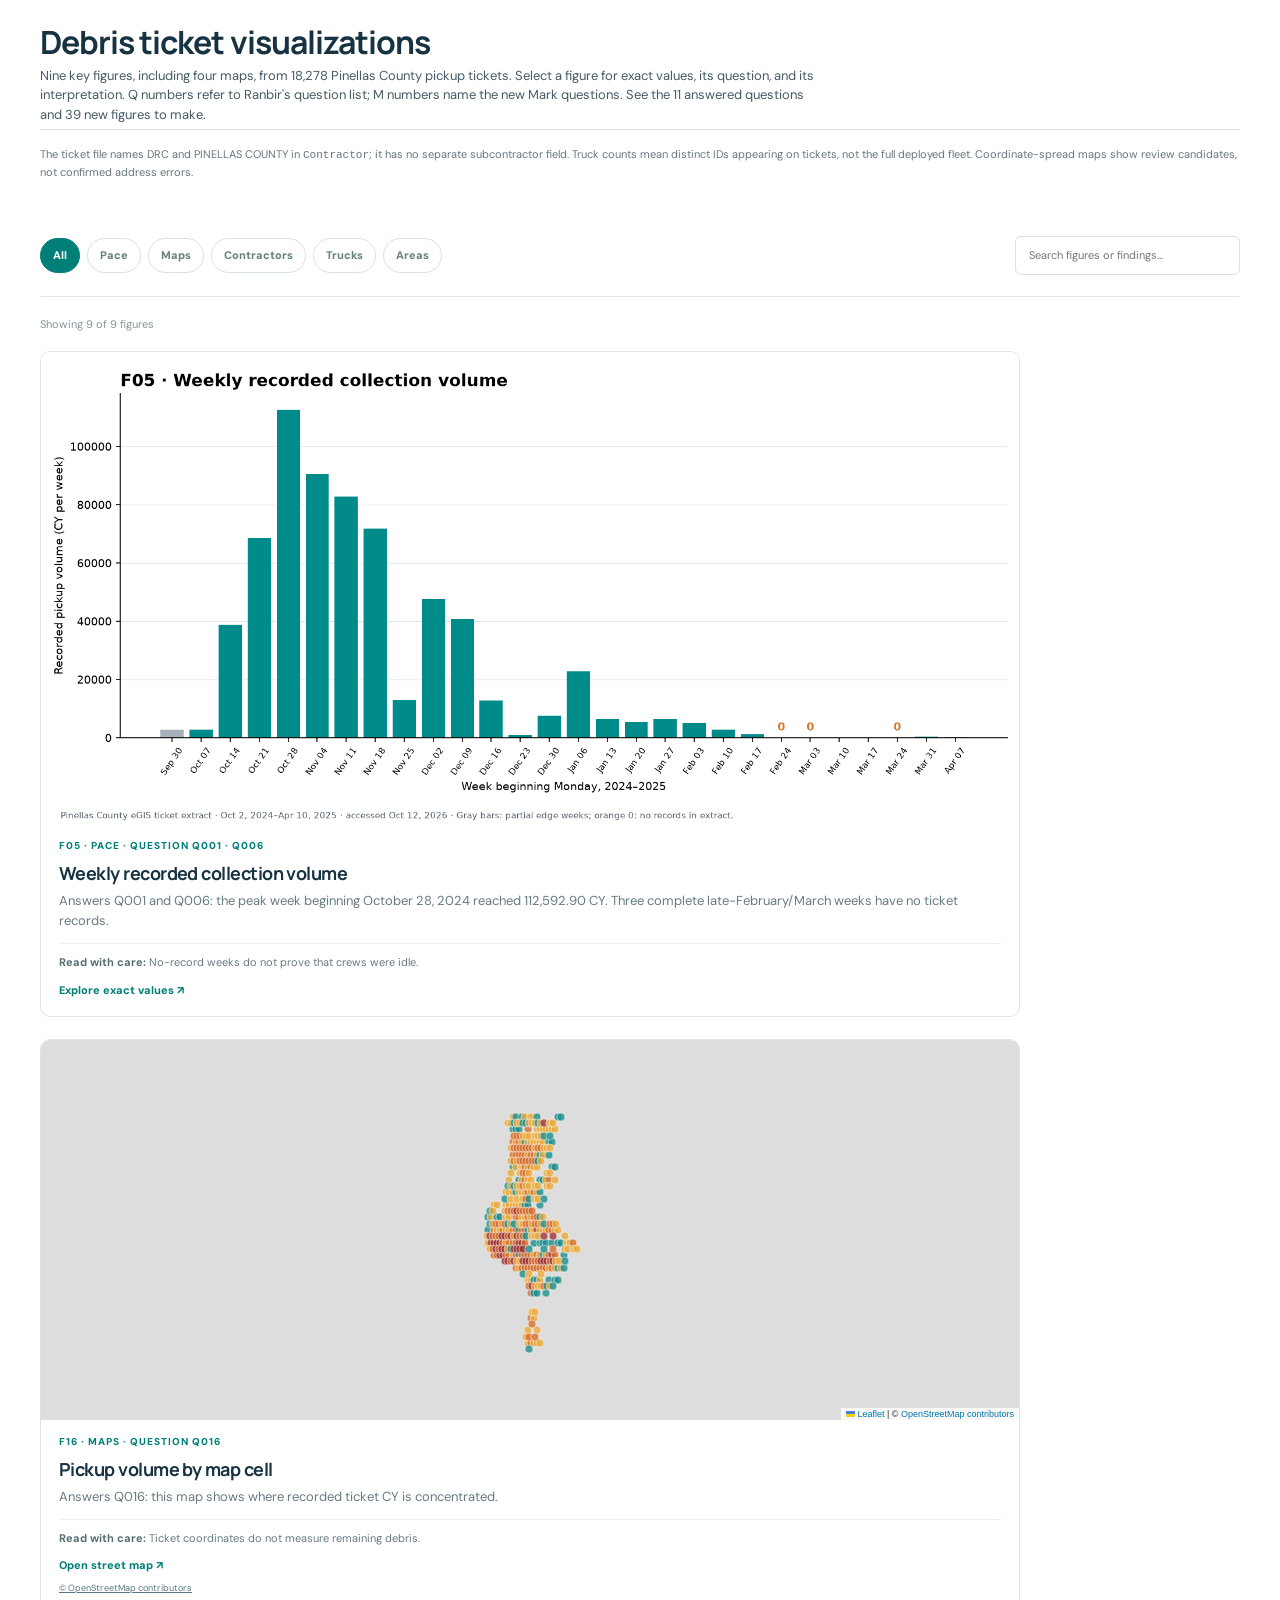
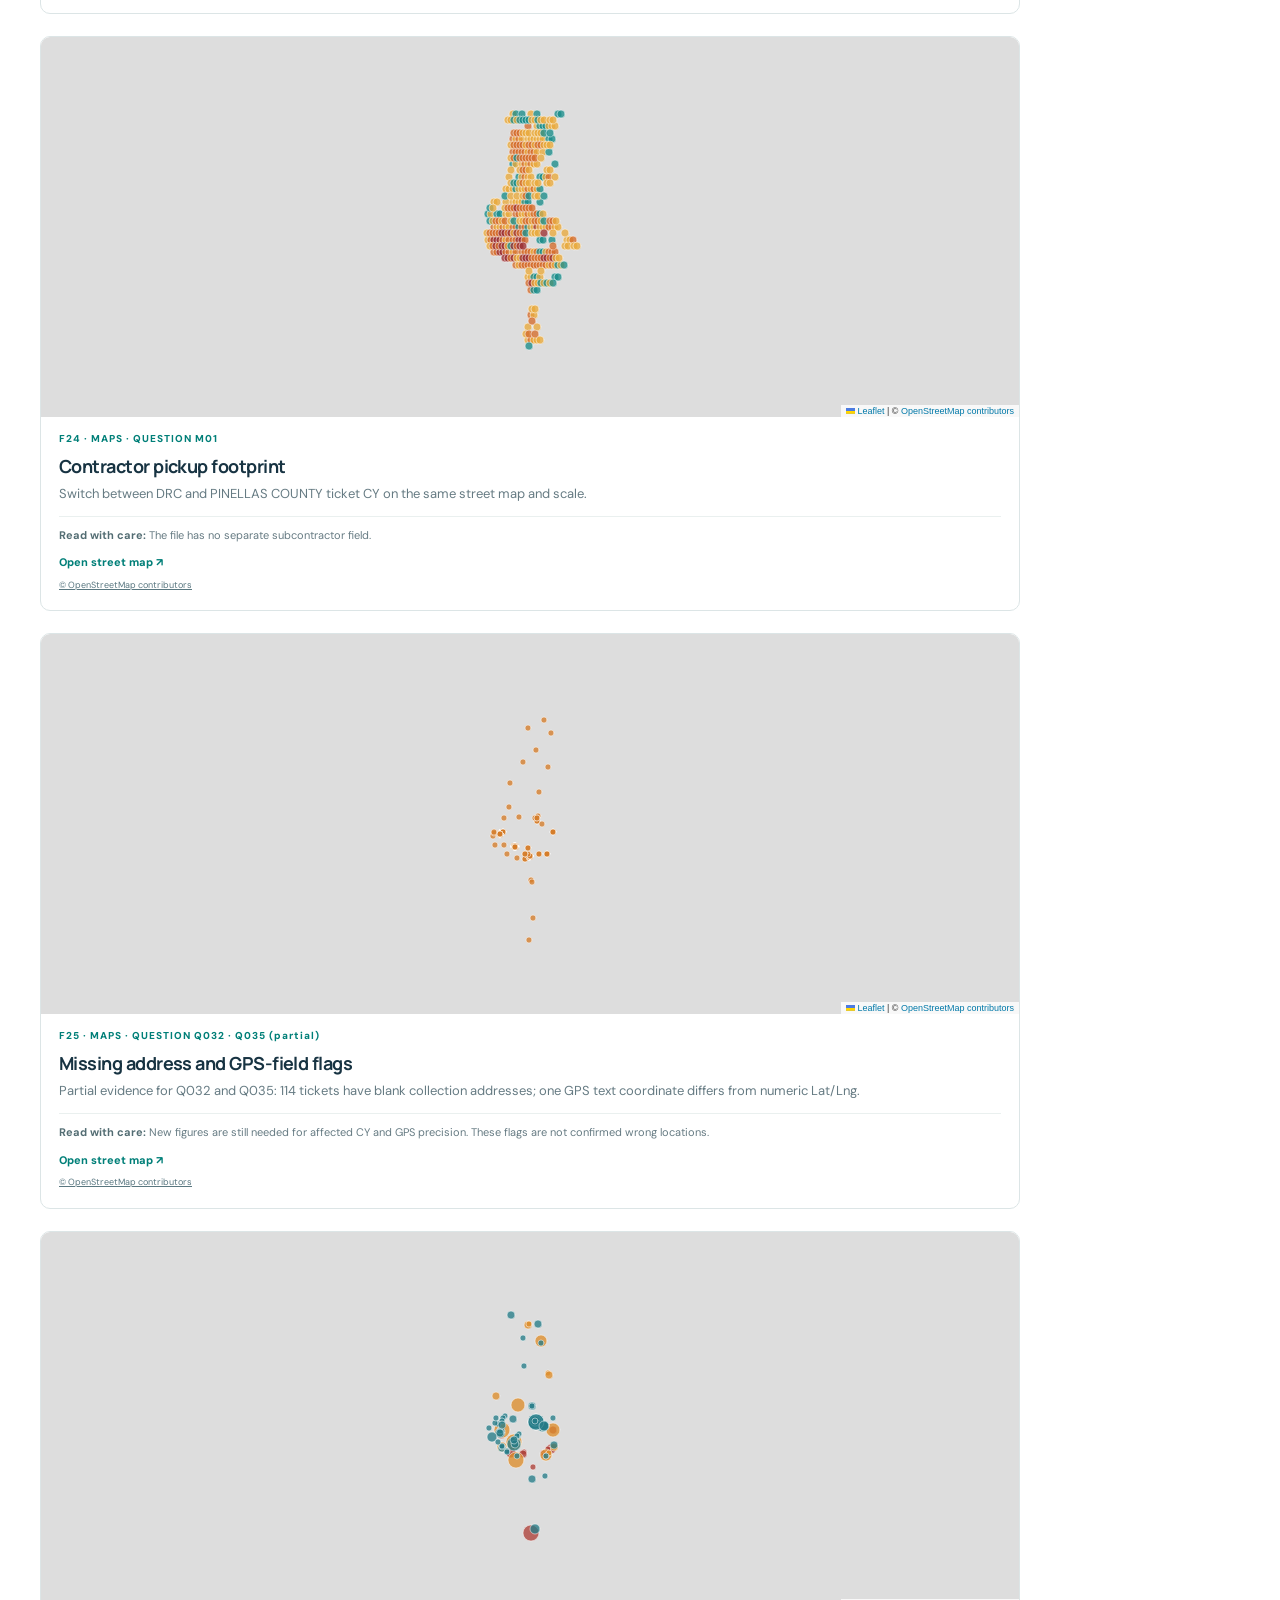
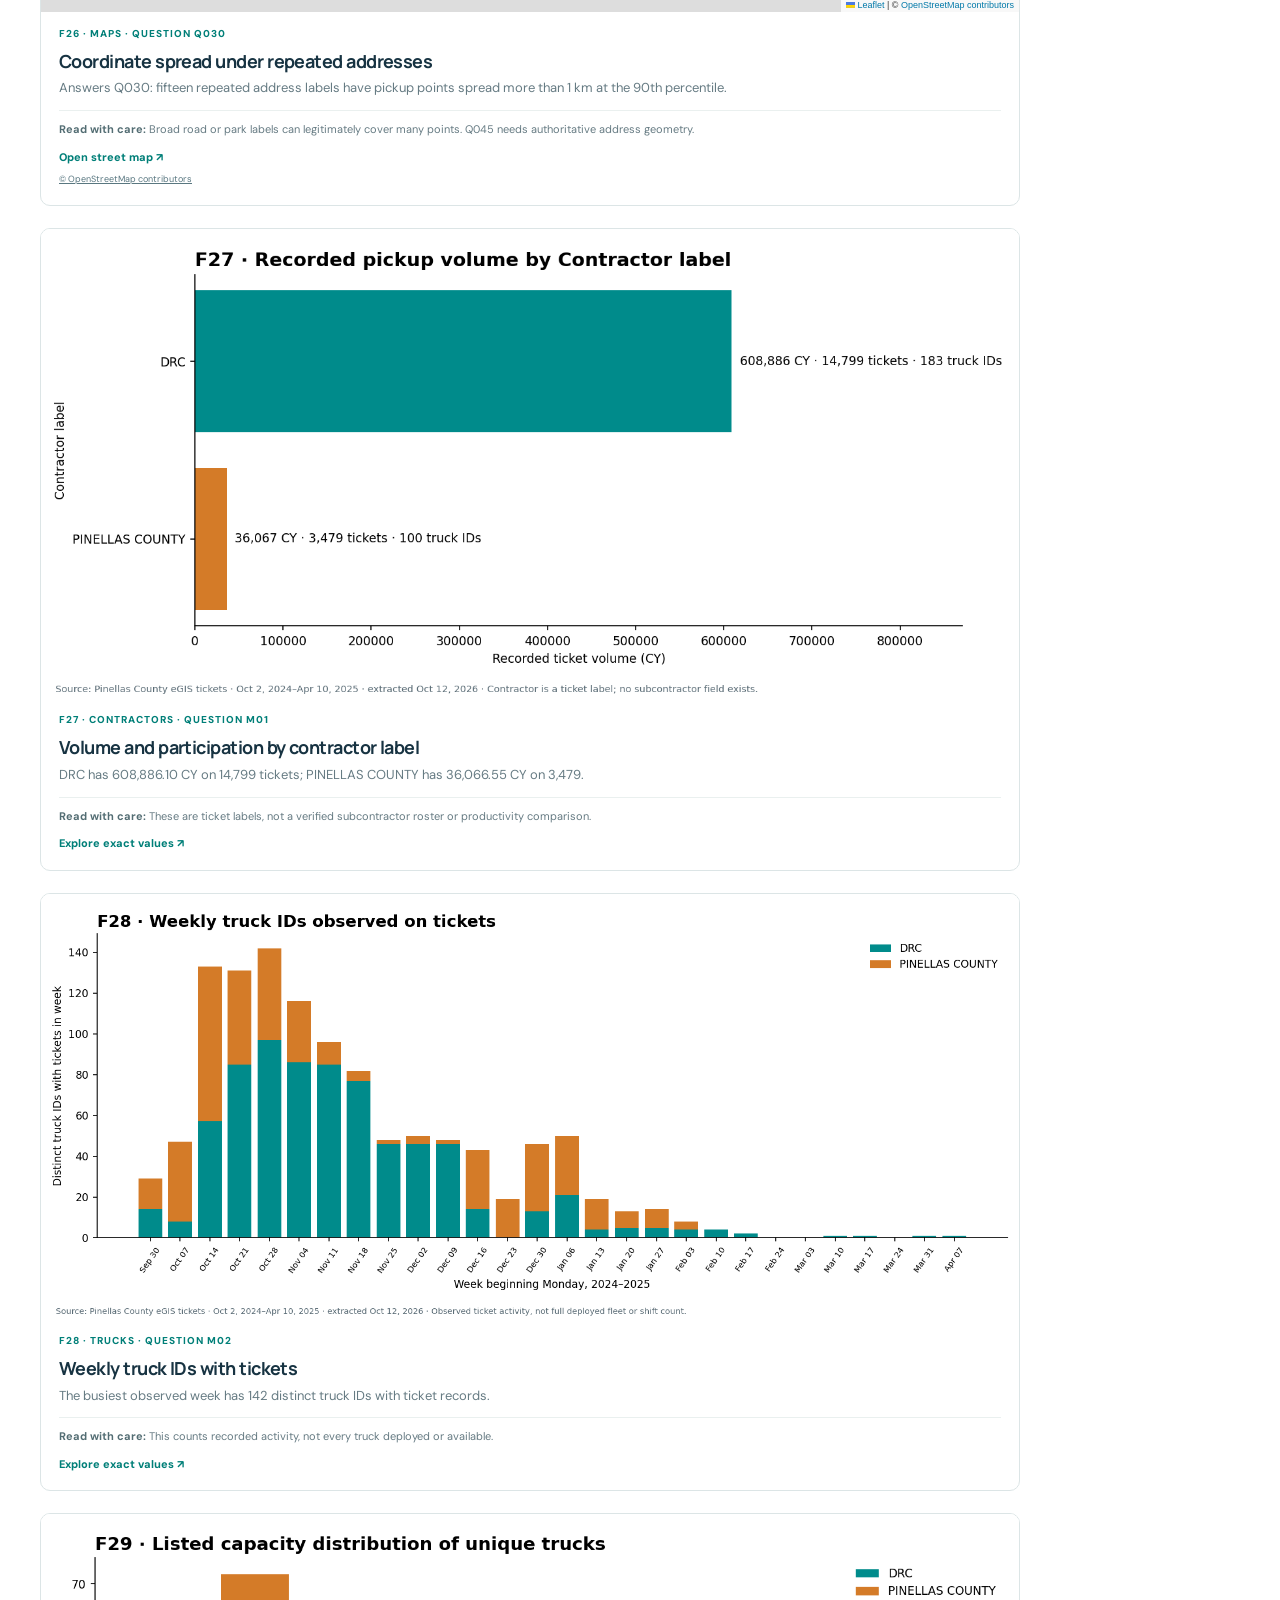
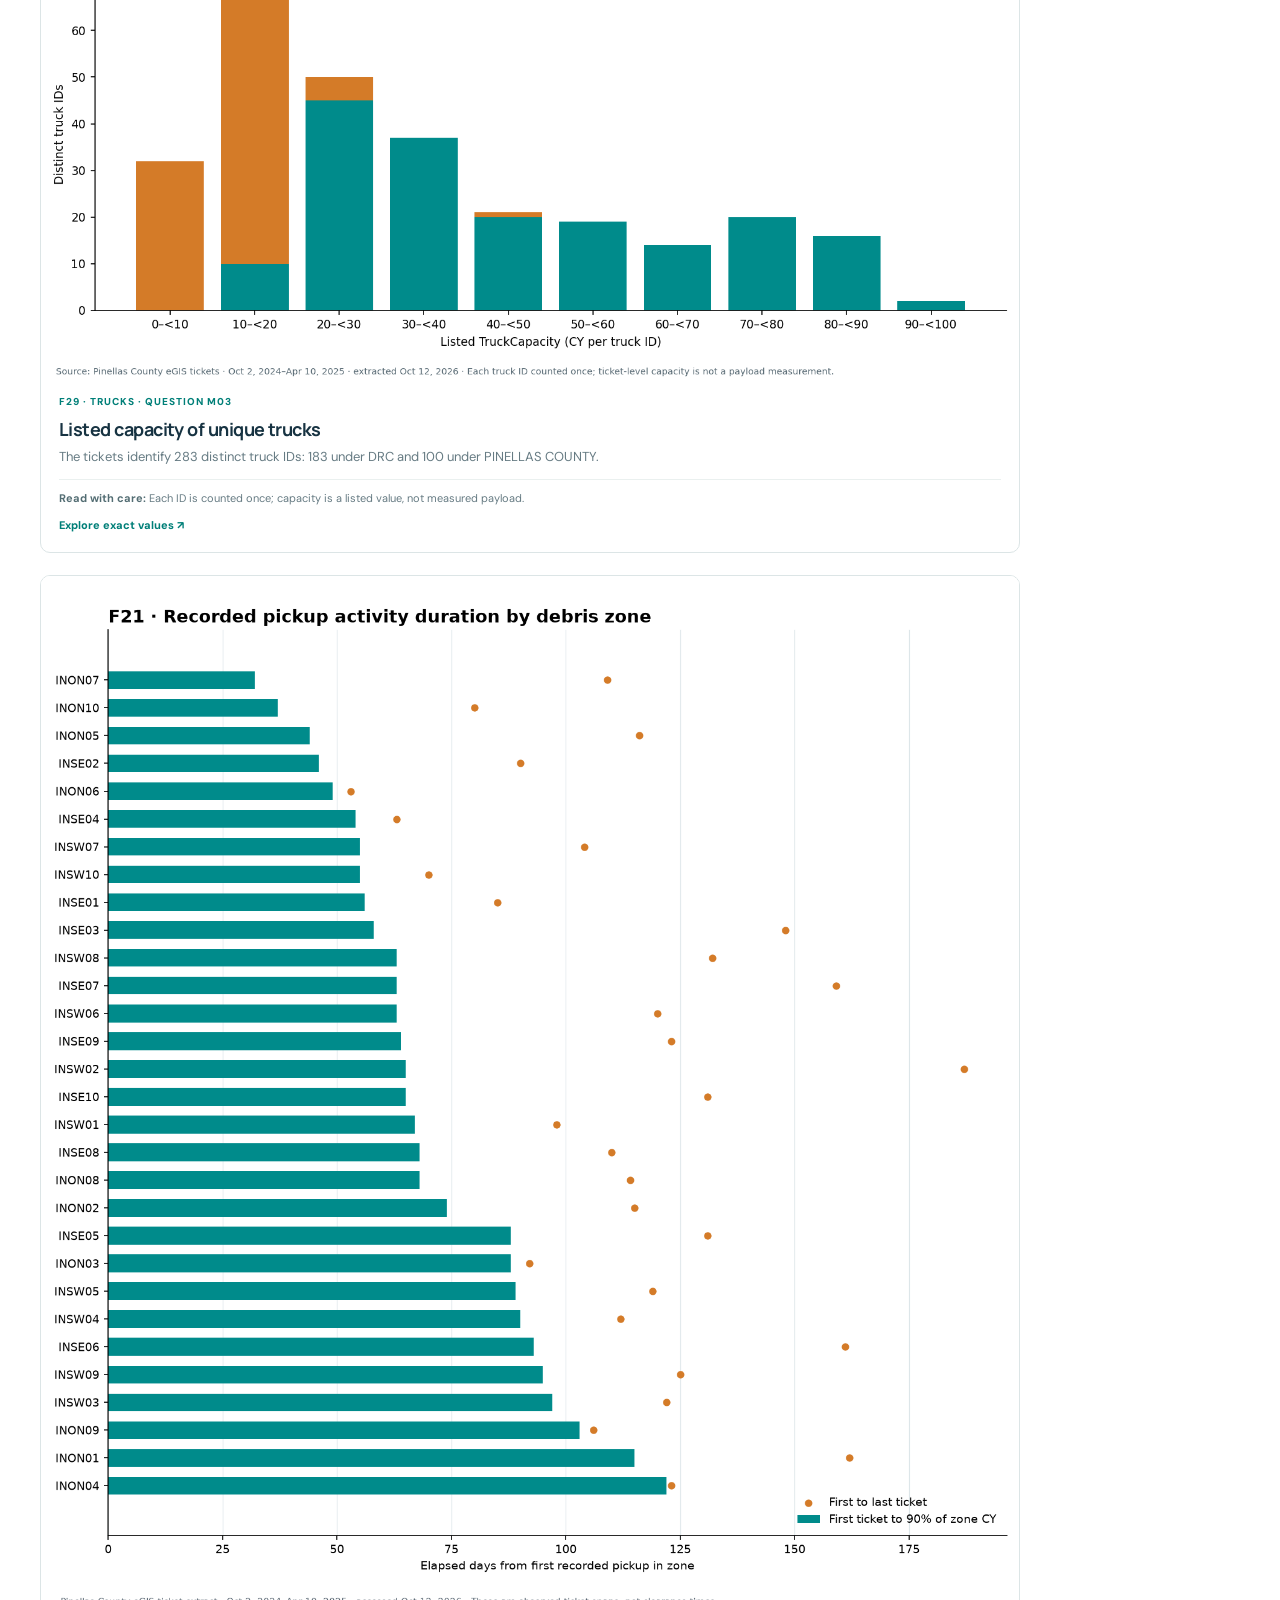
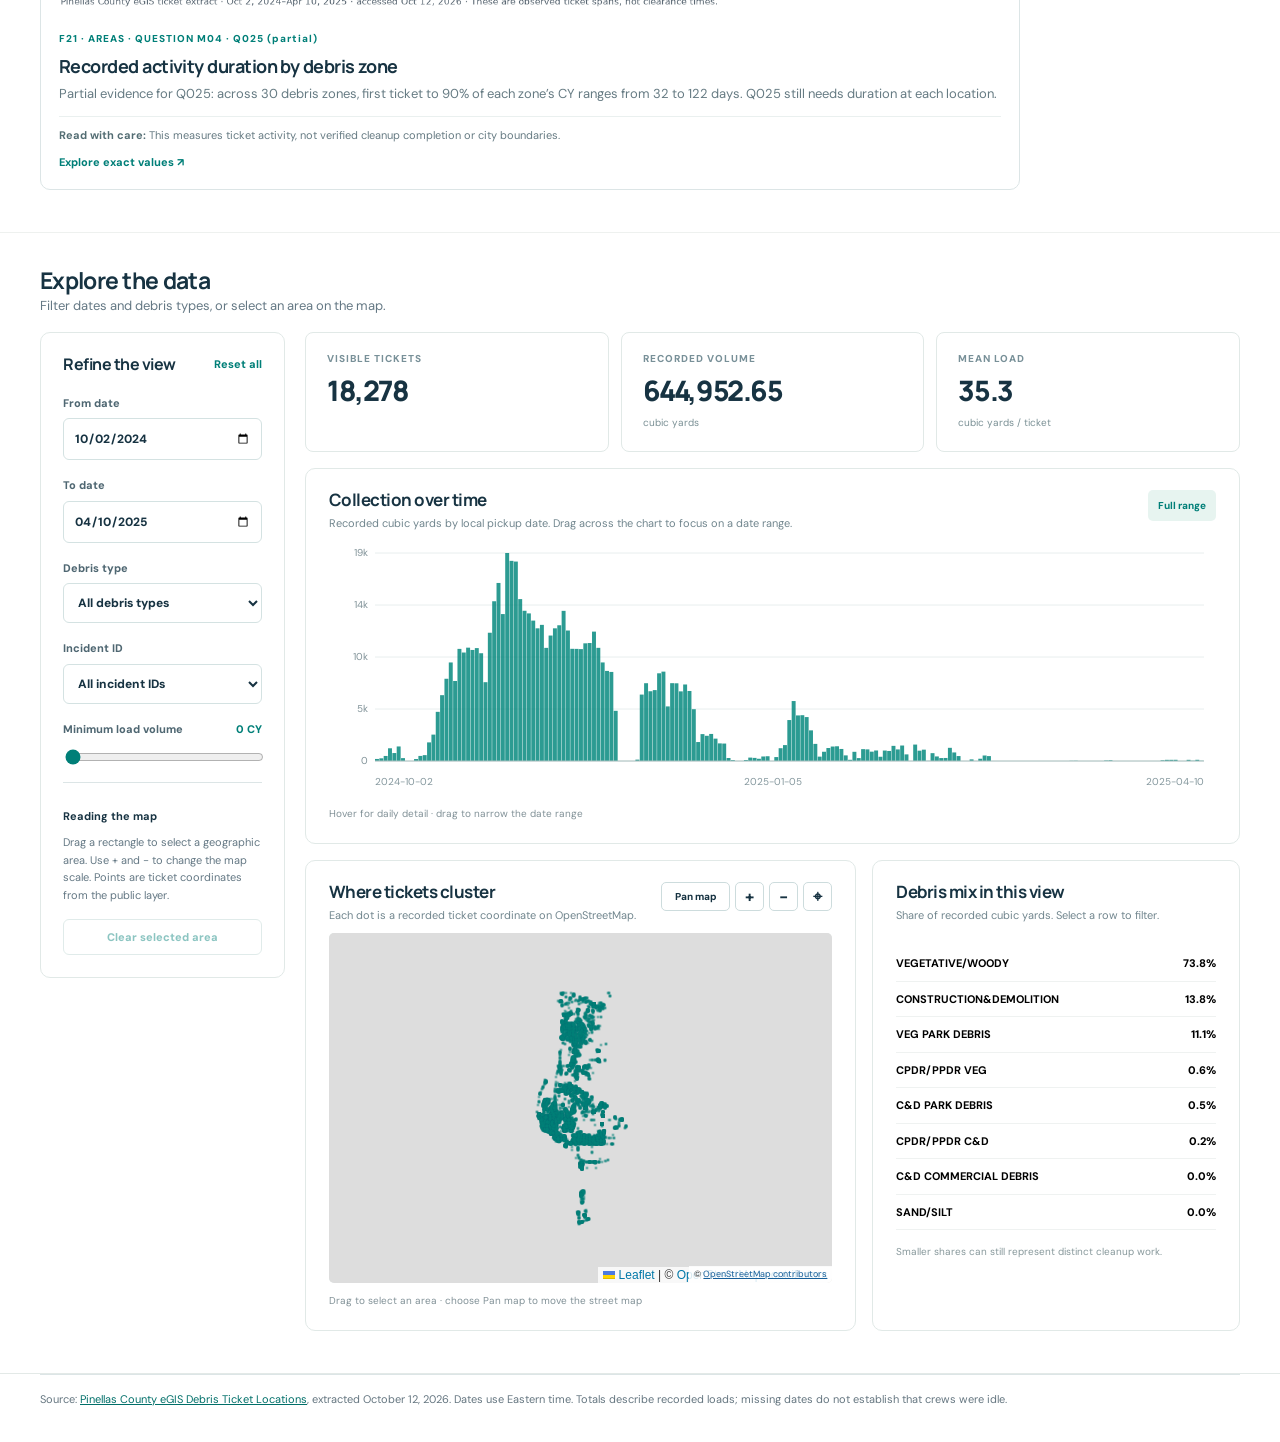
==== commit cab03b2e: "Map existing figures to question IDs and list new figure work" ====
--- a/index.html
+++ b/index.html
@@ -10,13 +10,13 @@
   <link rel="stylesheet" href="leaflet.css">
   <script defer src="plotly-cartesian.min.js"></script>
   <script defer src="leaflet.js"></script>
-  <script defer src="app.js?v=basemap-2"></script>
+  <script defer src="app.js?v=questions-1"></script>
 </head>
 <body>
   <main id="top">
     <section id="overview" class="simple-intro section-shell">
       <h1>Debris ticket visualizations</h1>
-      <p>Nine key figures, including four maps, from 18,278 Pinellas County pickup tickets. Select a figure for exact values, its question, and its interpretation. Q numbers refer to Ranbir's question list; M numbers name the new Mark questions.</p>
+      <p>Nine key figures, including four maps, from 18,278 Pinellas County pickup tickets. Select a figure for exact values, its question, and its interpretation. Q numbers refer to Ranbir's question list; M numbers name the new Mark questions. <a href="question-guide.html">See the 11 answered questions and 39 new figures to make.</a></p>
     </section>
 
     <p class="source-note section-shell">The ticket file names DRC and PINELLAS COUNTY in <code>Contractor</code>; it has no separate subcontractor field. Truck counts mean distinct IDs appearing on tickets, not the full deployed fleet. Coordinate-spread maps show review candidates, not confirmed address errors.</p>
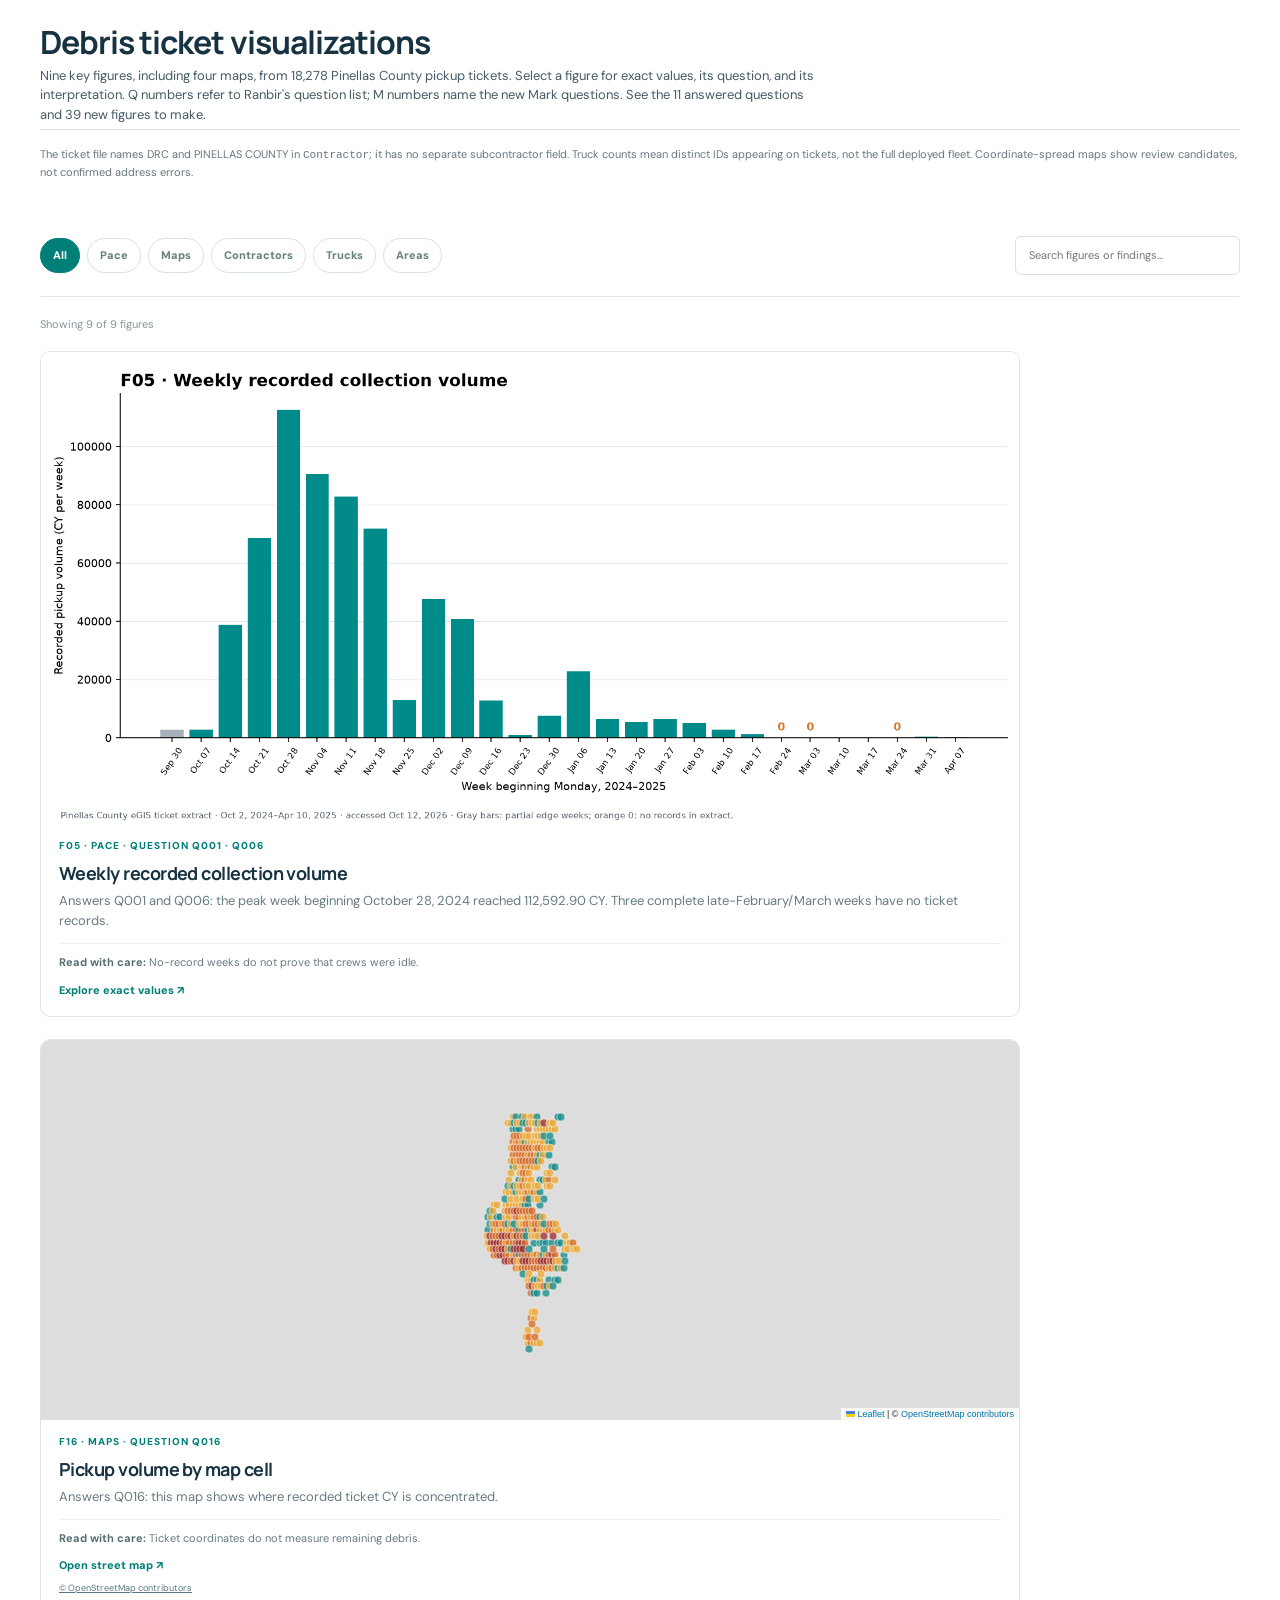
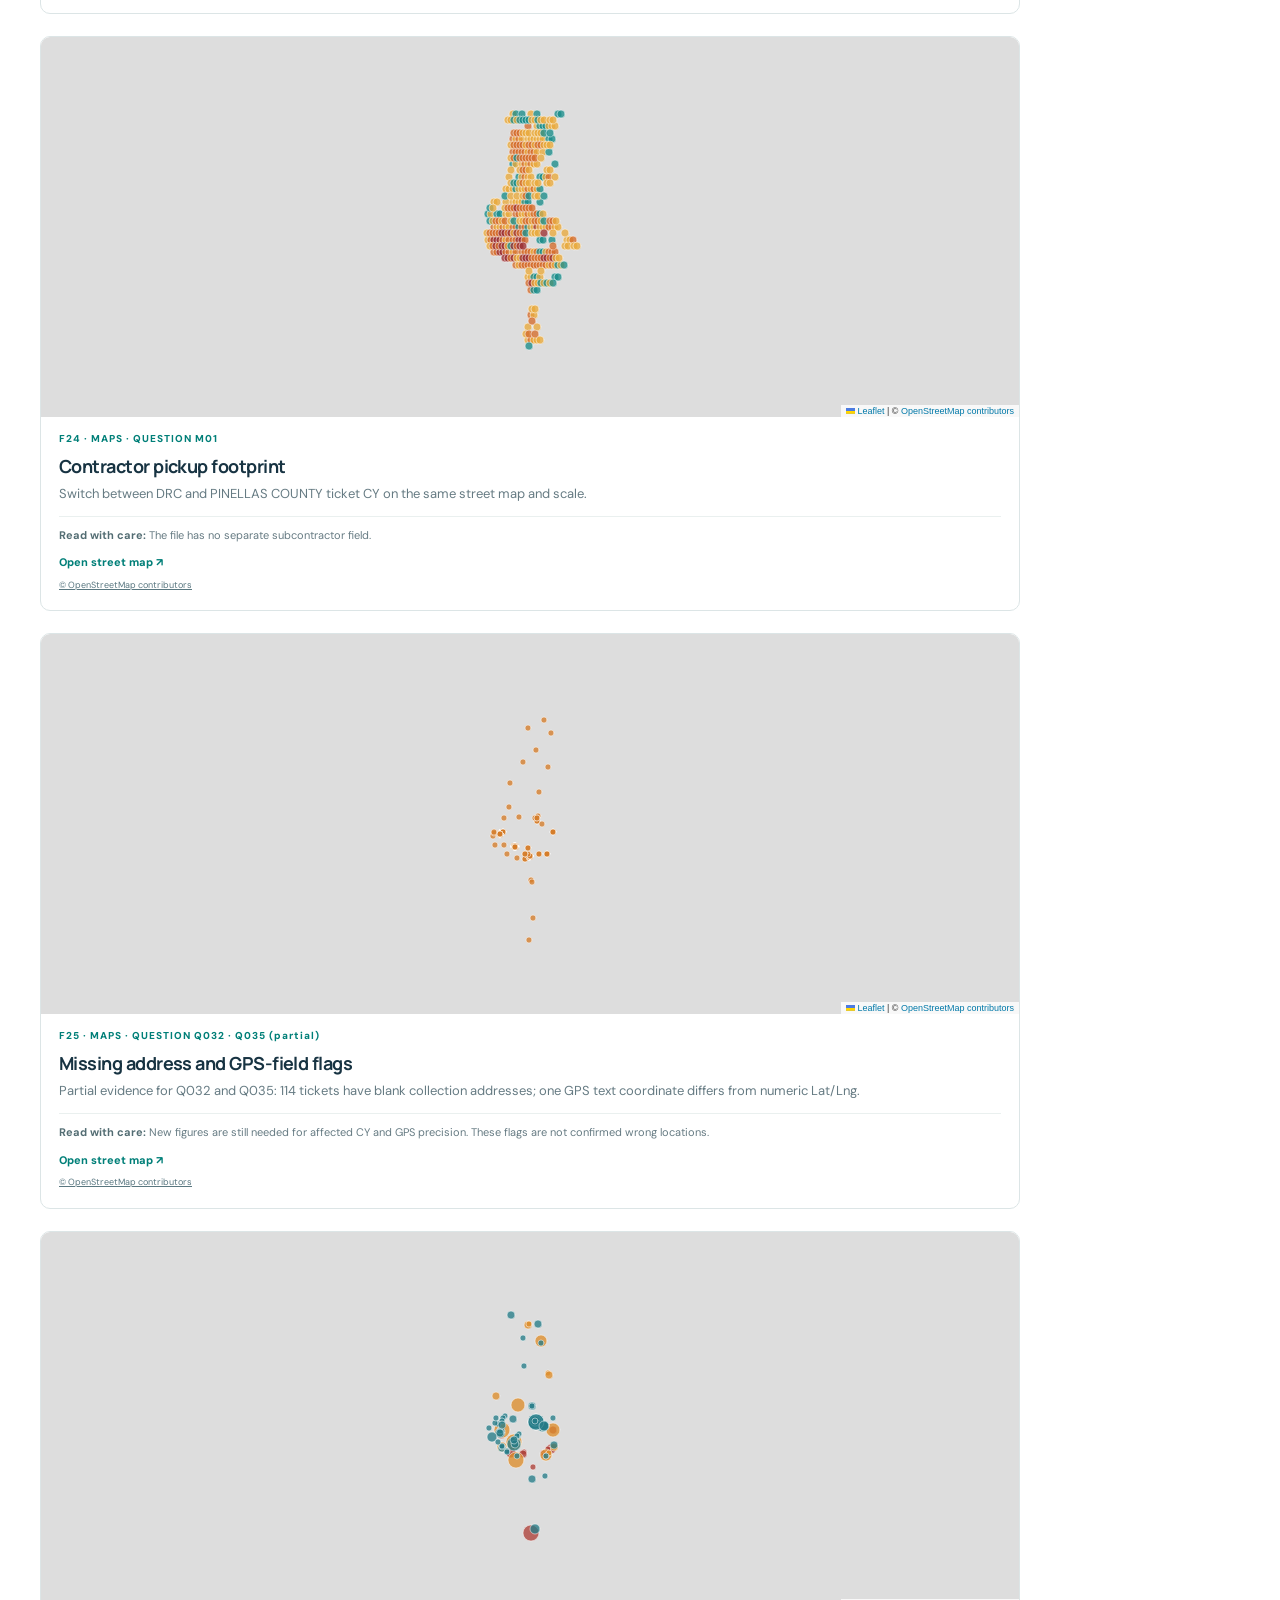
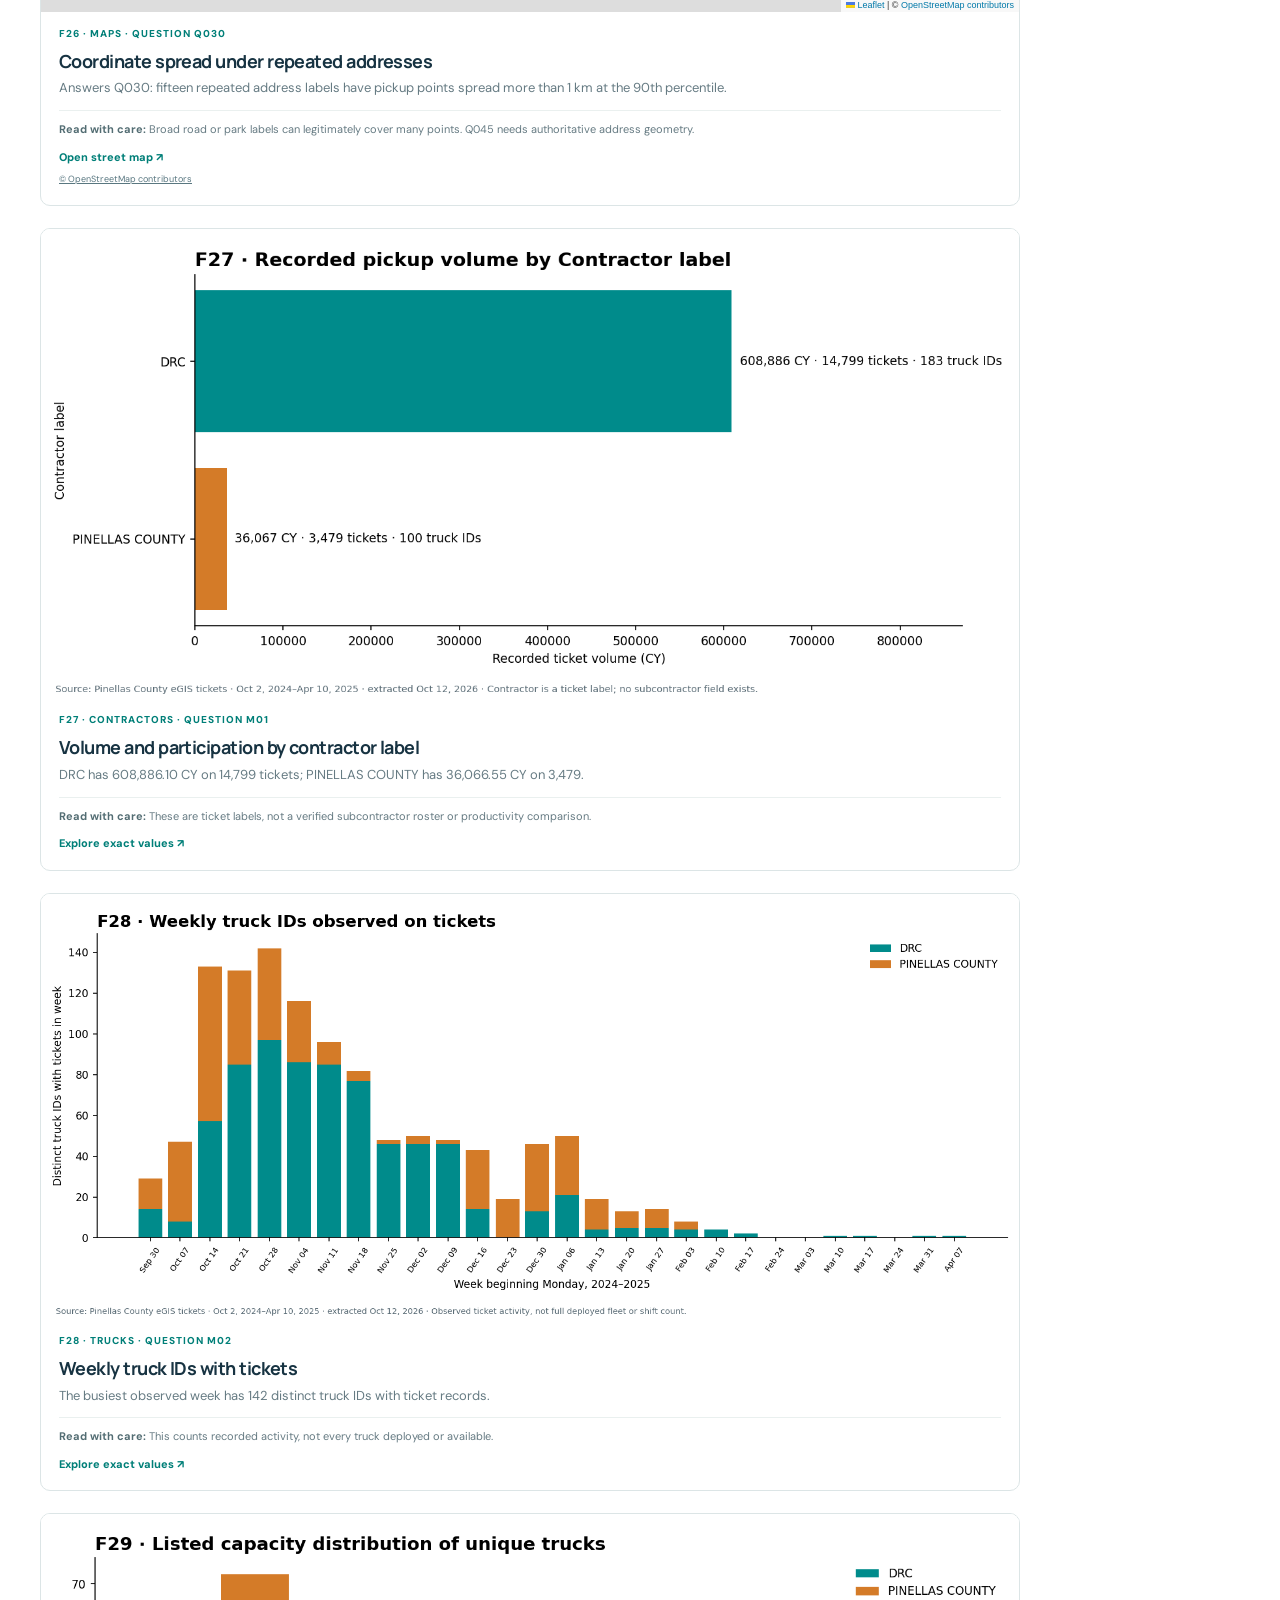
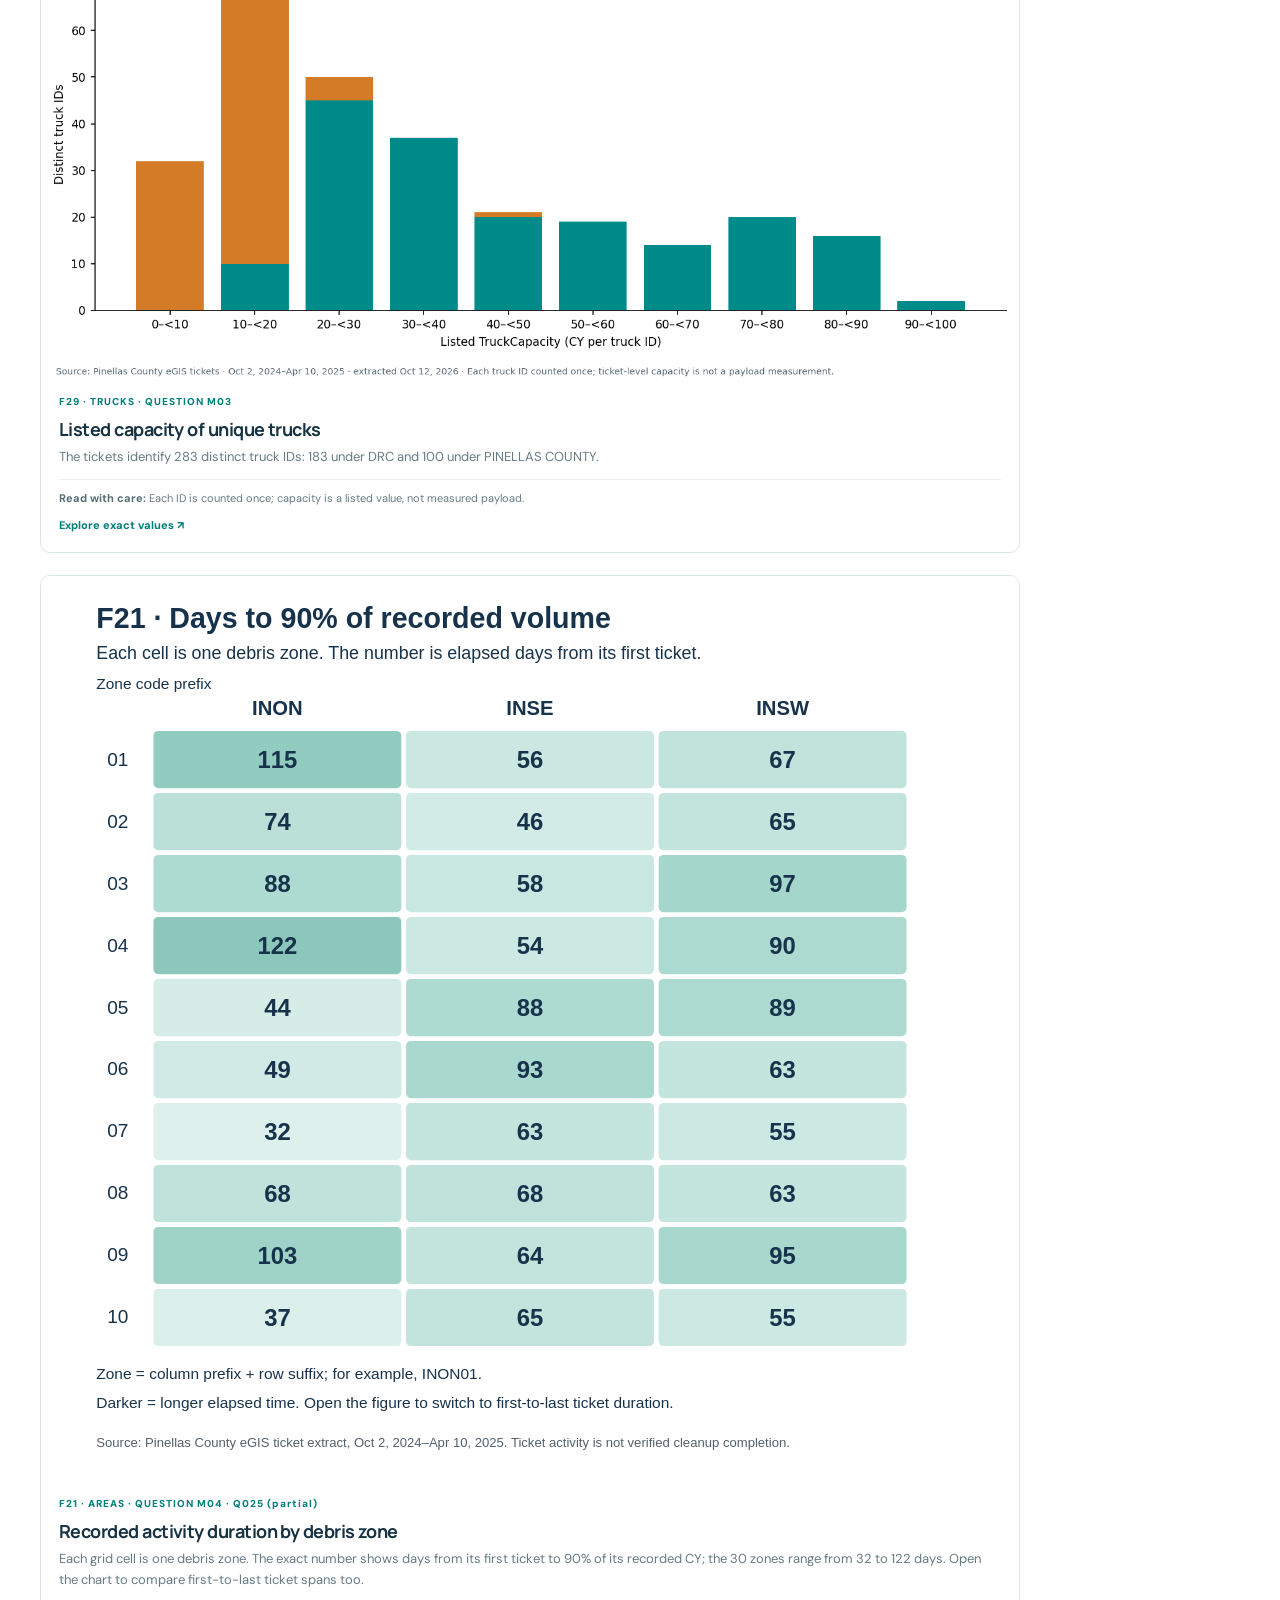
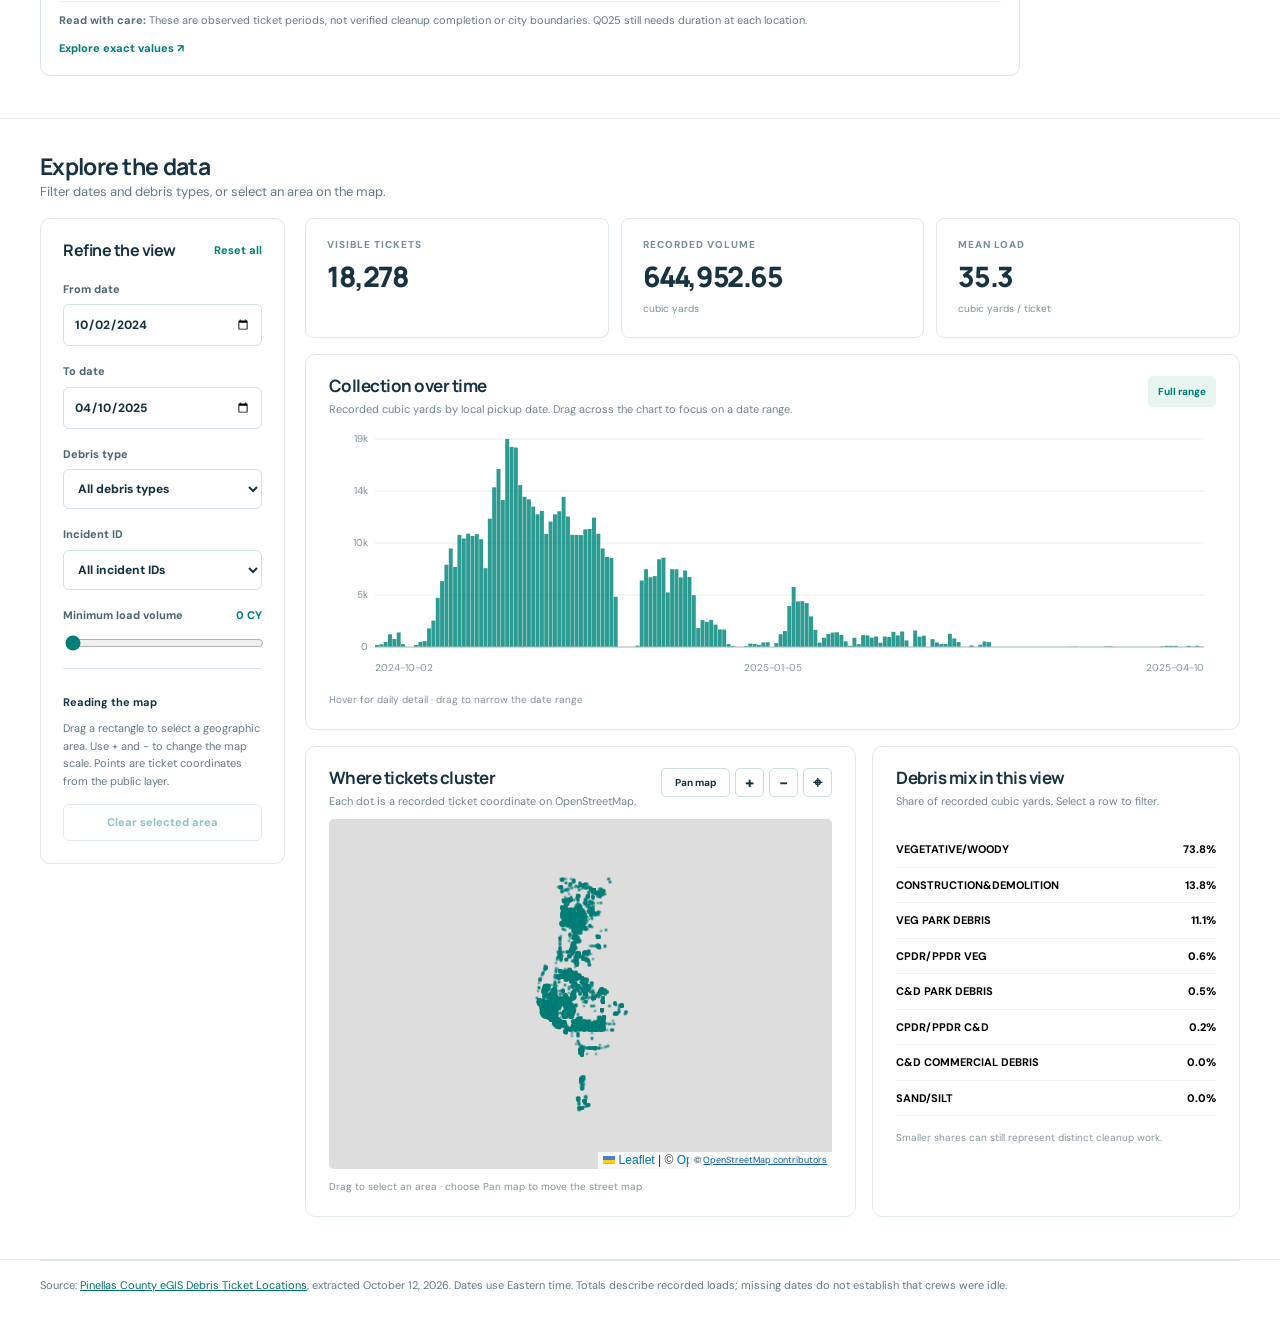
==== commit dbbace72: "Replace F21 duration bars with exact-value zone grid" ====
--- a/index.html
+++ b/index.html
@@ -6,11 +6,11 @@
   <meta name="theme-color" content="#123344">
   <meta name="description" content="Explore nine key figures from 18,278 Pinellas County debris collection tickets.">
   <title>DebrisInsight | Pinellas ticket data</title>
-  <link rel="stylesheet" href="styles.css?v=basemap-3">
+  <link rel="stylesheet" href="styles.css?v=f21-grid-1">
   <link rel="stylesheet" href="leaflet.css">
   <script defer src="plotly-cartesian.min.js"></script>
   <script defer src="leaflet.js"></script>
-  <script defer src="app.js?v=questions-1"></script>
+  <script defer src="app.js?v=f21-grid-1"></script>
 </head>
 <body>
   <main id="top">
--- a/styles.css
+++ b/styles.css
@@ -39,6 +39,7 @@
 .interactive-viewport{flex:1;min-height:0;display:flex;flex-direction:column;background:#fff;color:#17324b;padding:10px 16px 5px}
 .interactive-viewport[hidden],.modal-viewport[hidden]{display:none}
 #interactiveChart{width:100%;flex:1;min-height:0}
+#interactiveChart.zone-grid-chart{max-width:900px;margin-inline:auto}
 #pointReadout{margin:4px 10px 0;padding:9px 12px;min-height:39px;background:#eaf5f2;color:#153f43;border-radius:5px;font-size:13px;font-weight:700}
 .interaction-help{font-size:11px;color:#526b72;margin:5px 10px 3px}
 .modal-actions{flex-wrap:wrap;justify-content:flex-end}
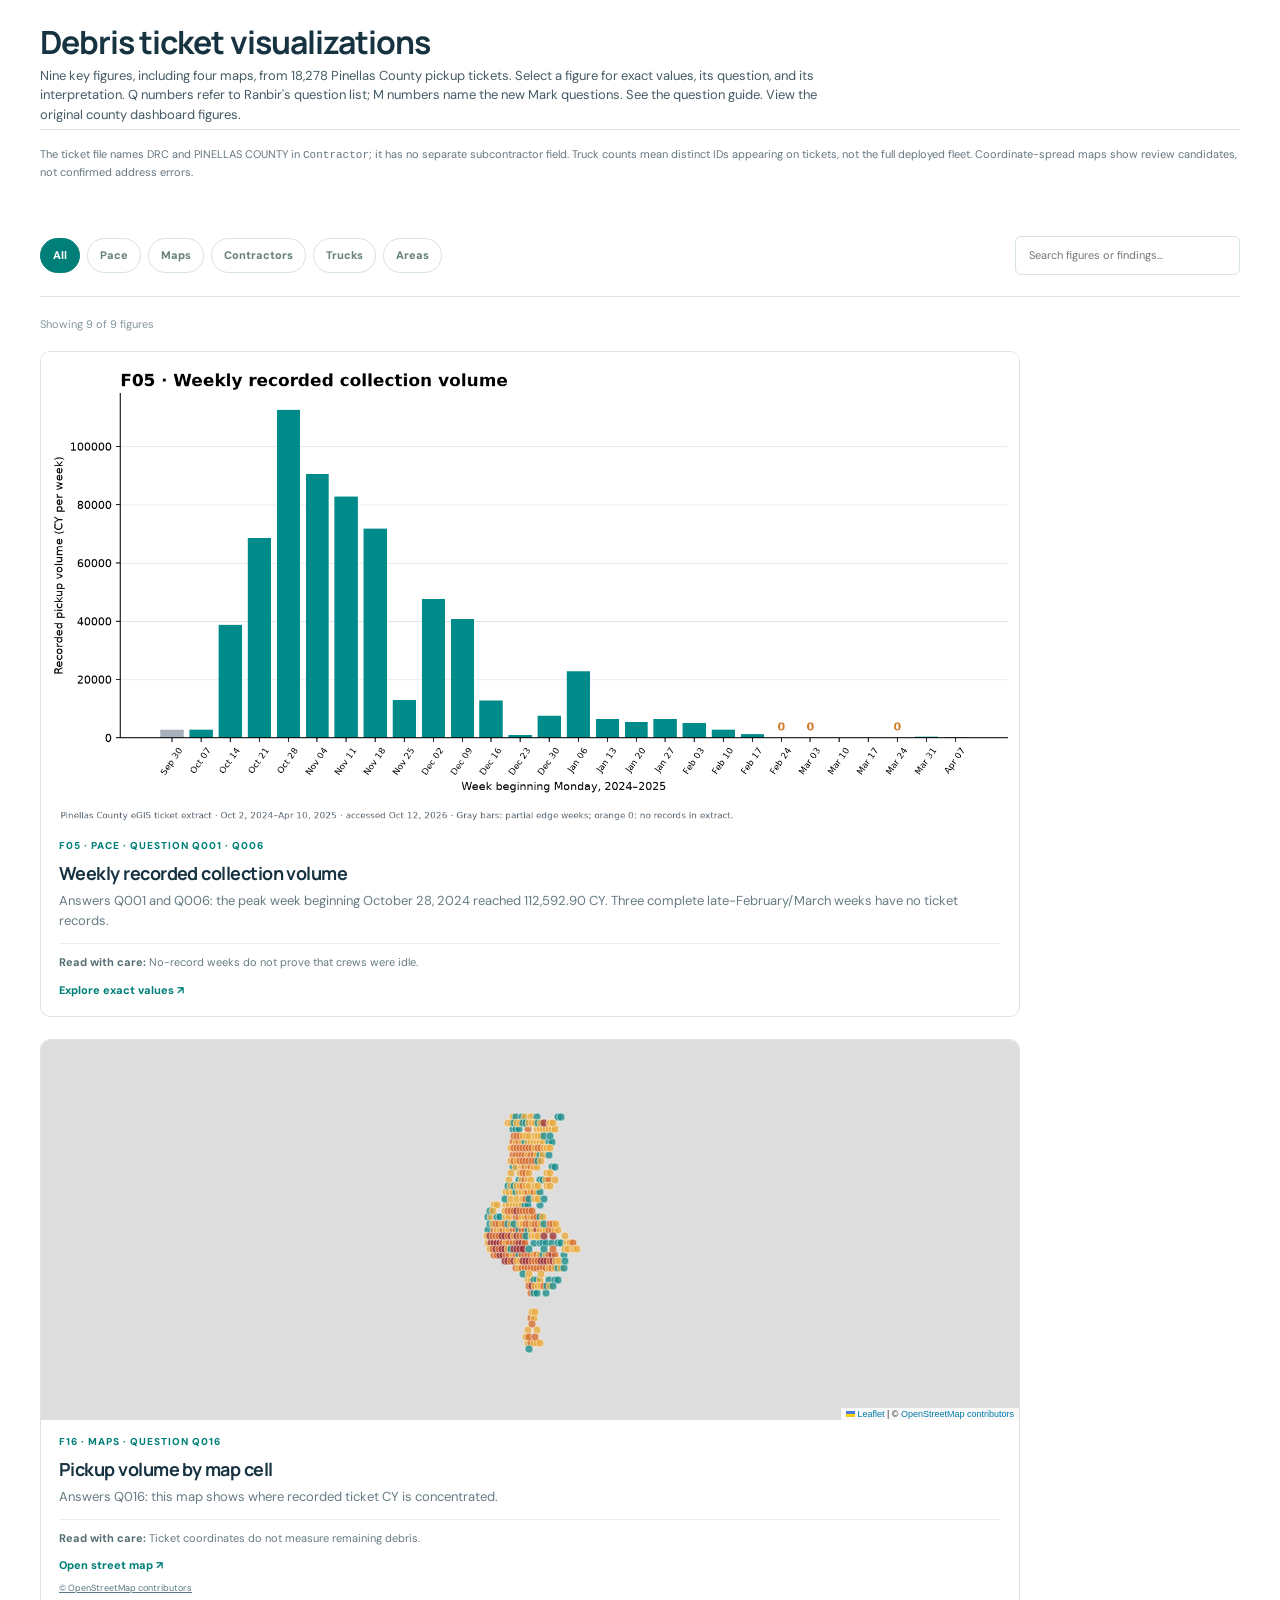
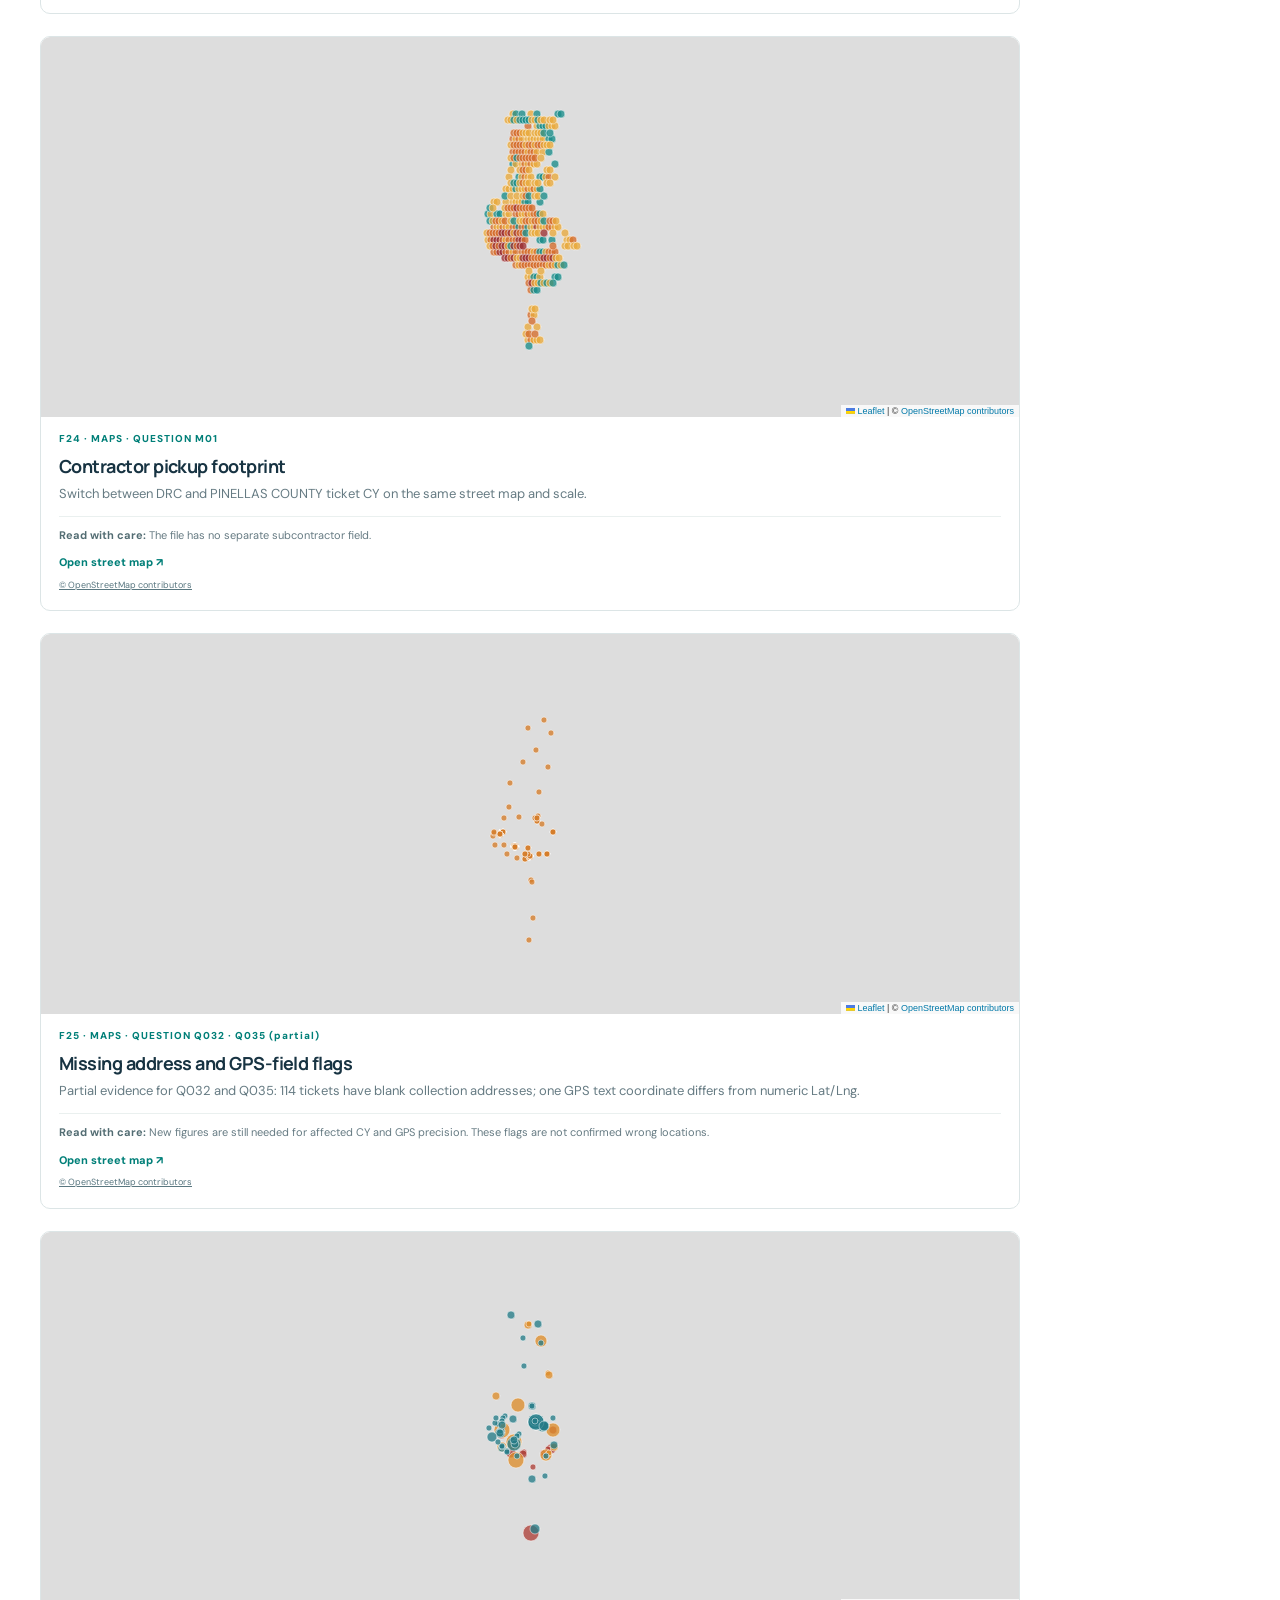
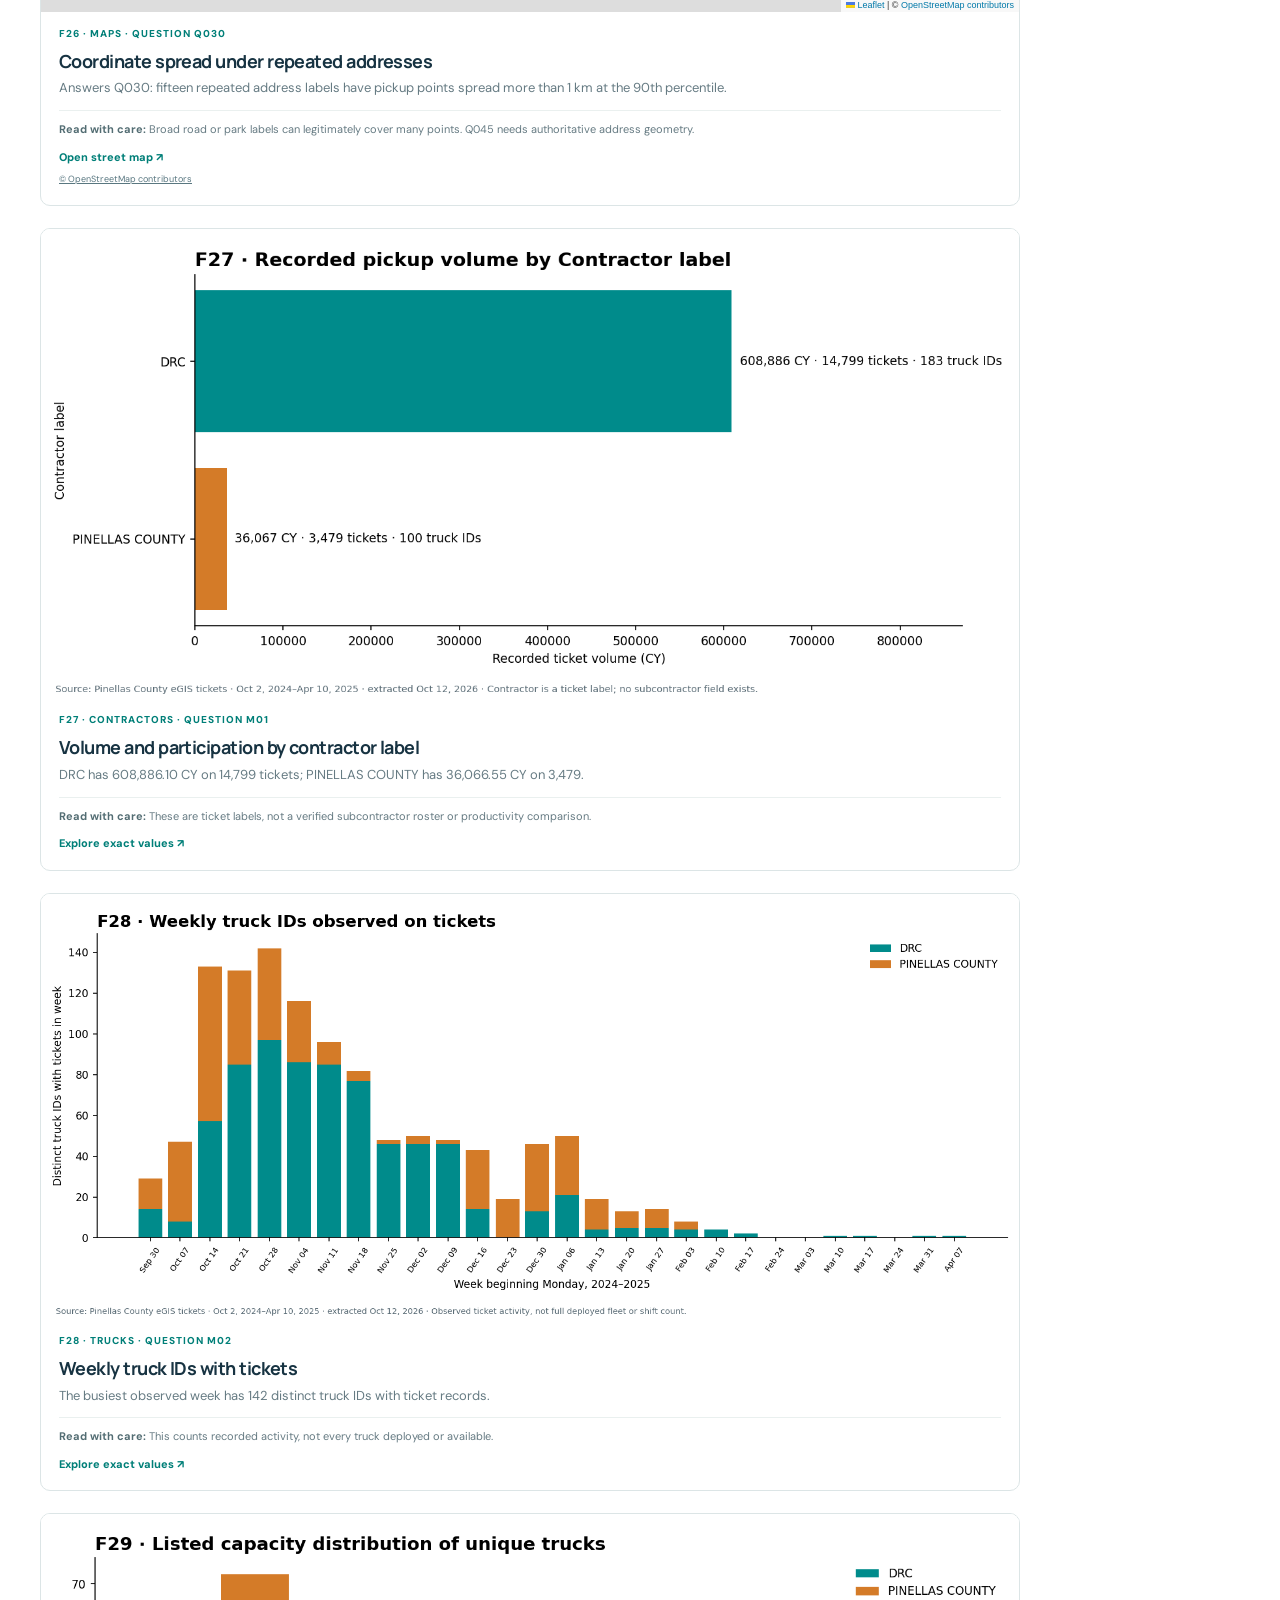
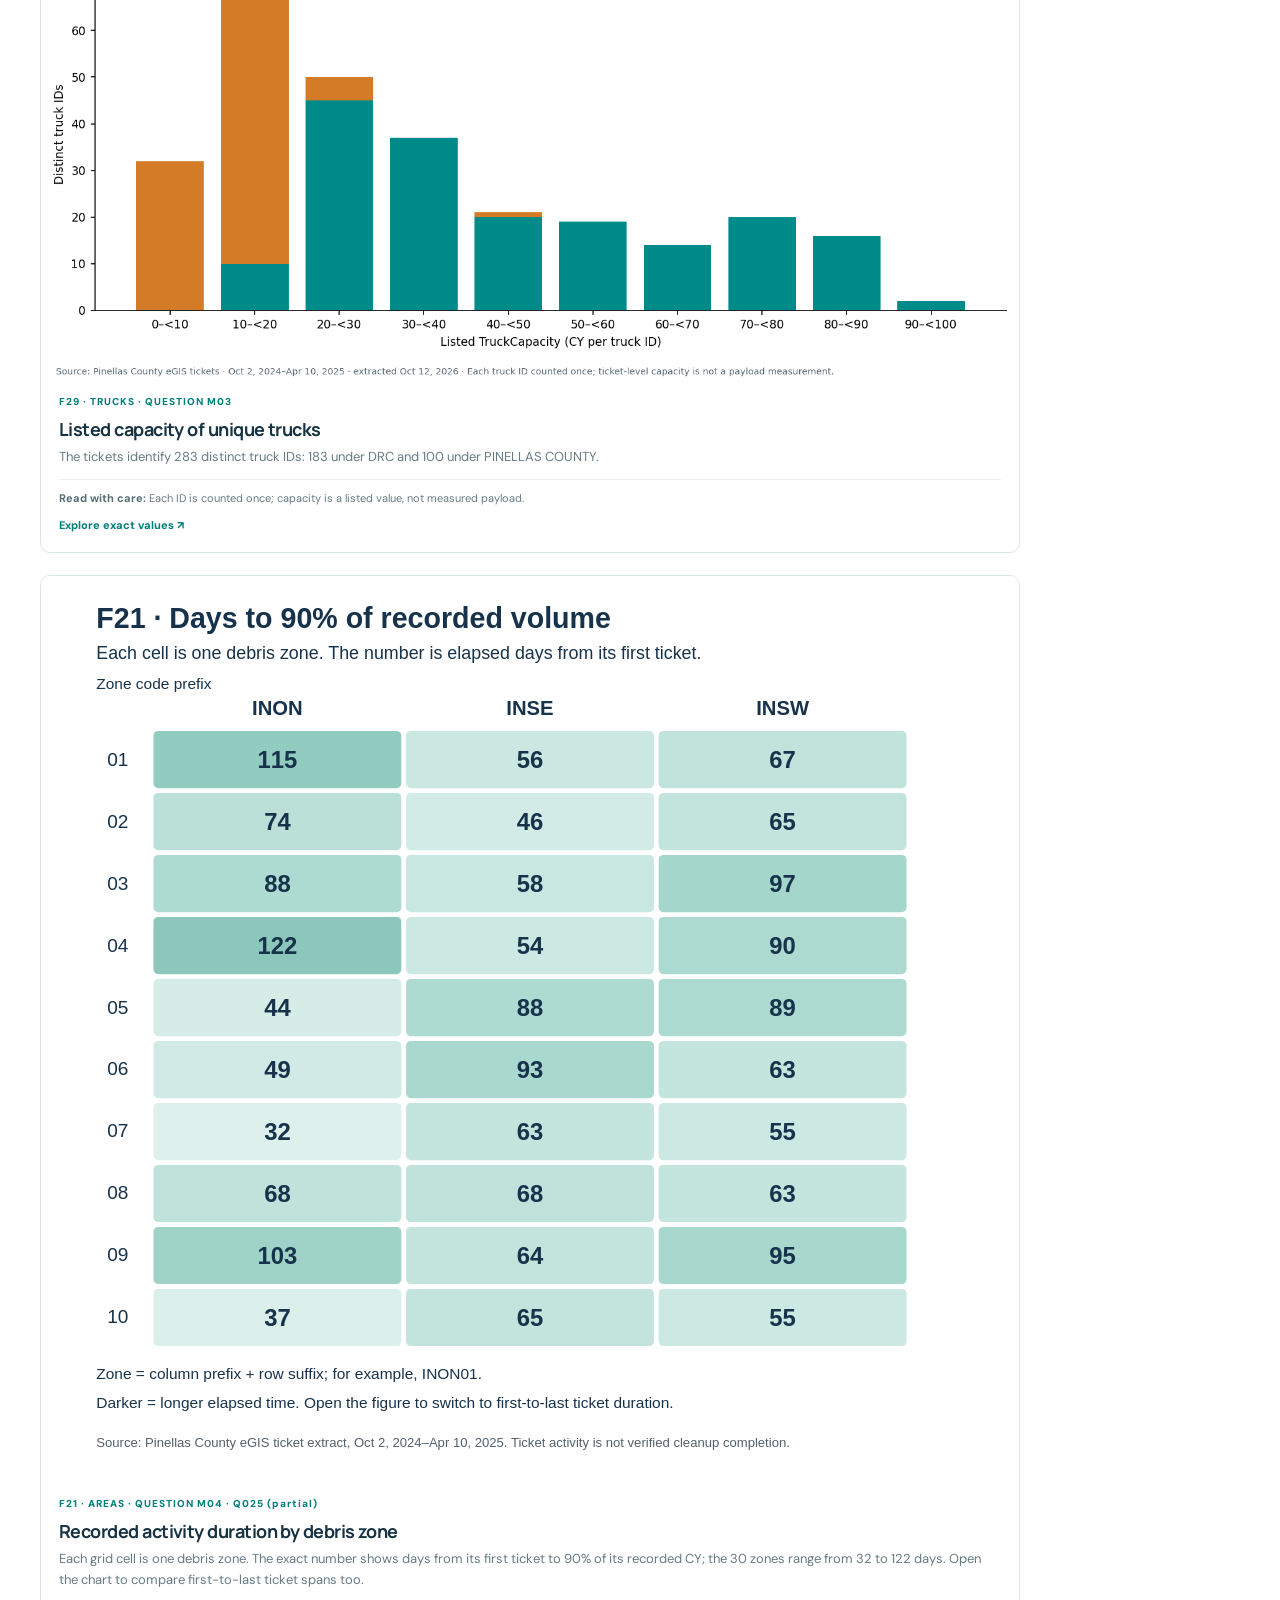
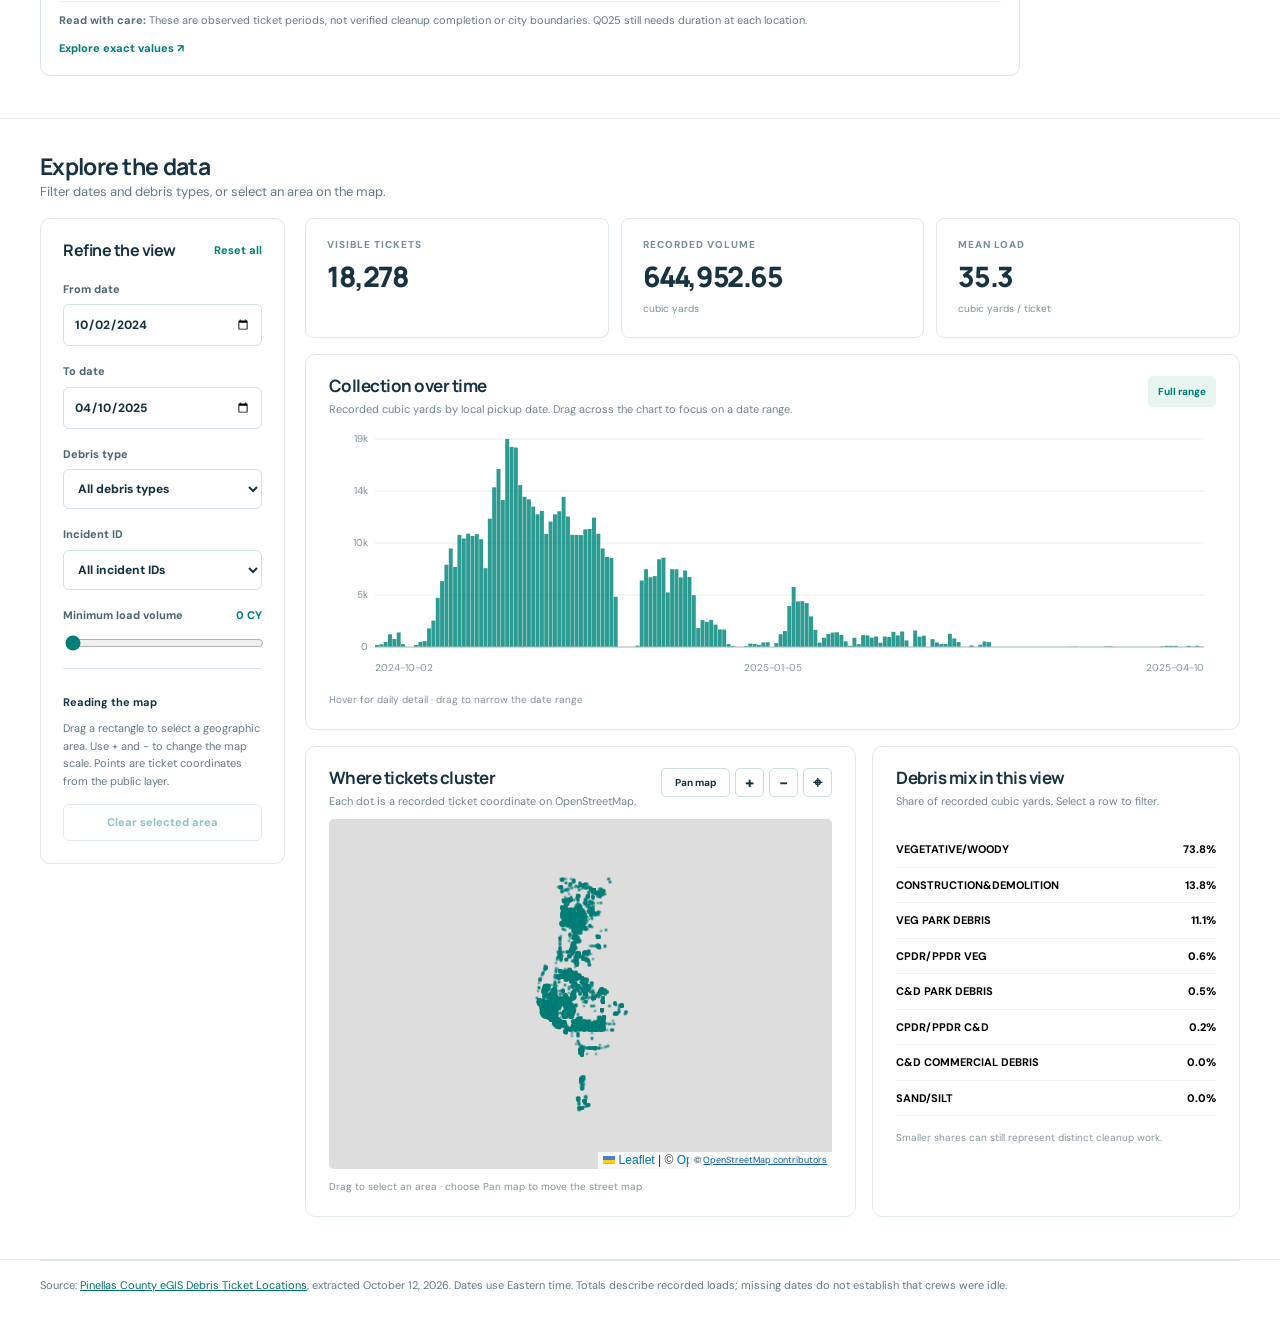
==== commit 5179728e: "Add original Pinellas dashboard figures" ====
--- a/index.html
+++ b/index.html
@@ -16,7 +16,7 @@
   <main id="top">
     <section id="overview" class="simple-intro section-shell">
       <h1>Debris ticket visualizations</h1>
-      <p>Nine key figures, including four maps, from 18,278 Pinellas County pickup tickets. Select a figure for exact values, its question, and its interpretation. Q numbers refer to Ranbir's question list; M numbers name the new Mark questions. <a href="question-guide.html">See the 11 answered questions and 39 new figures to make.</a></p>
+      <p>Nine key figures, including four maps, from 18,278 Pinellas County pickup tickets. Select a figure for exact values, its question, and its interpretation. Q numbers refer to Ranbir's question list; M numbers name the new Mark questions. <a href="question-guide.html">See the question guide.</a> <a href="county-dashboard.html">View the original county dashboard figures.</a></p>
     </section>
 
     <p class="source-note section-shell">The ticket file names DRC and PINELLAS COUNTY in <code>Contractor</code>; it has no separate subcontractor field. Truck counts mean distinct IDs appearing on tickets, not the full deployed fleet. Coordinate-spread maps show review candidates, not confirmed address errors.</p>
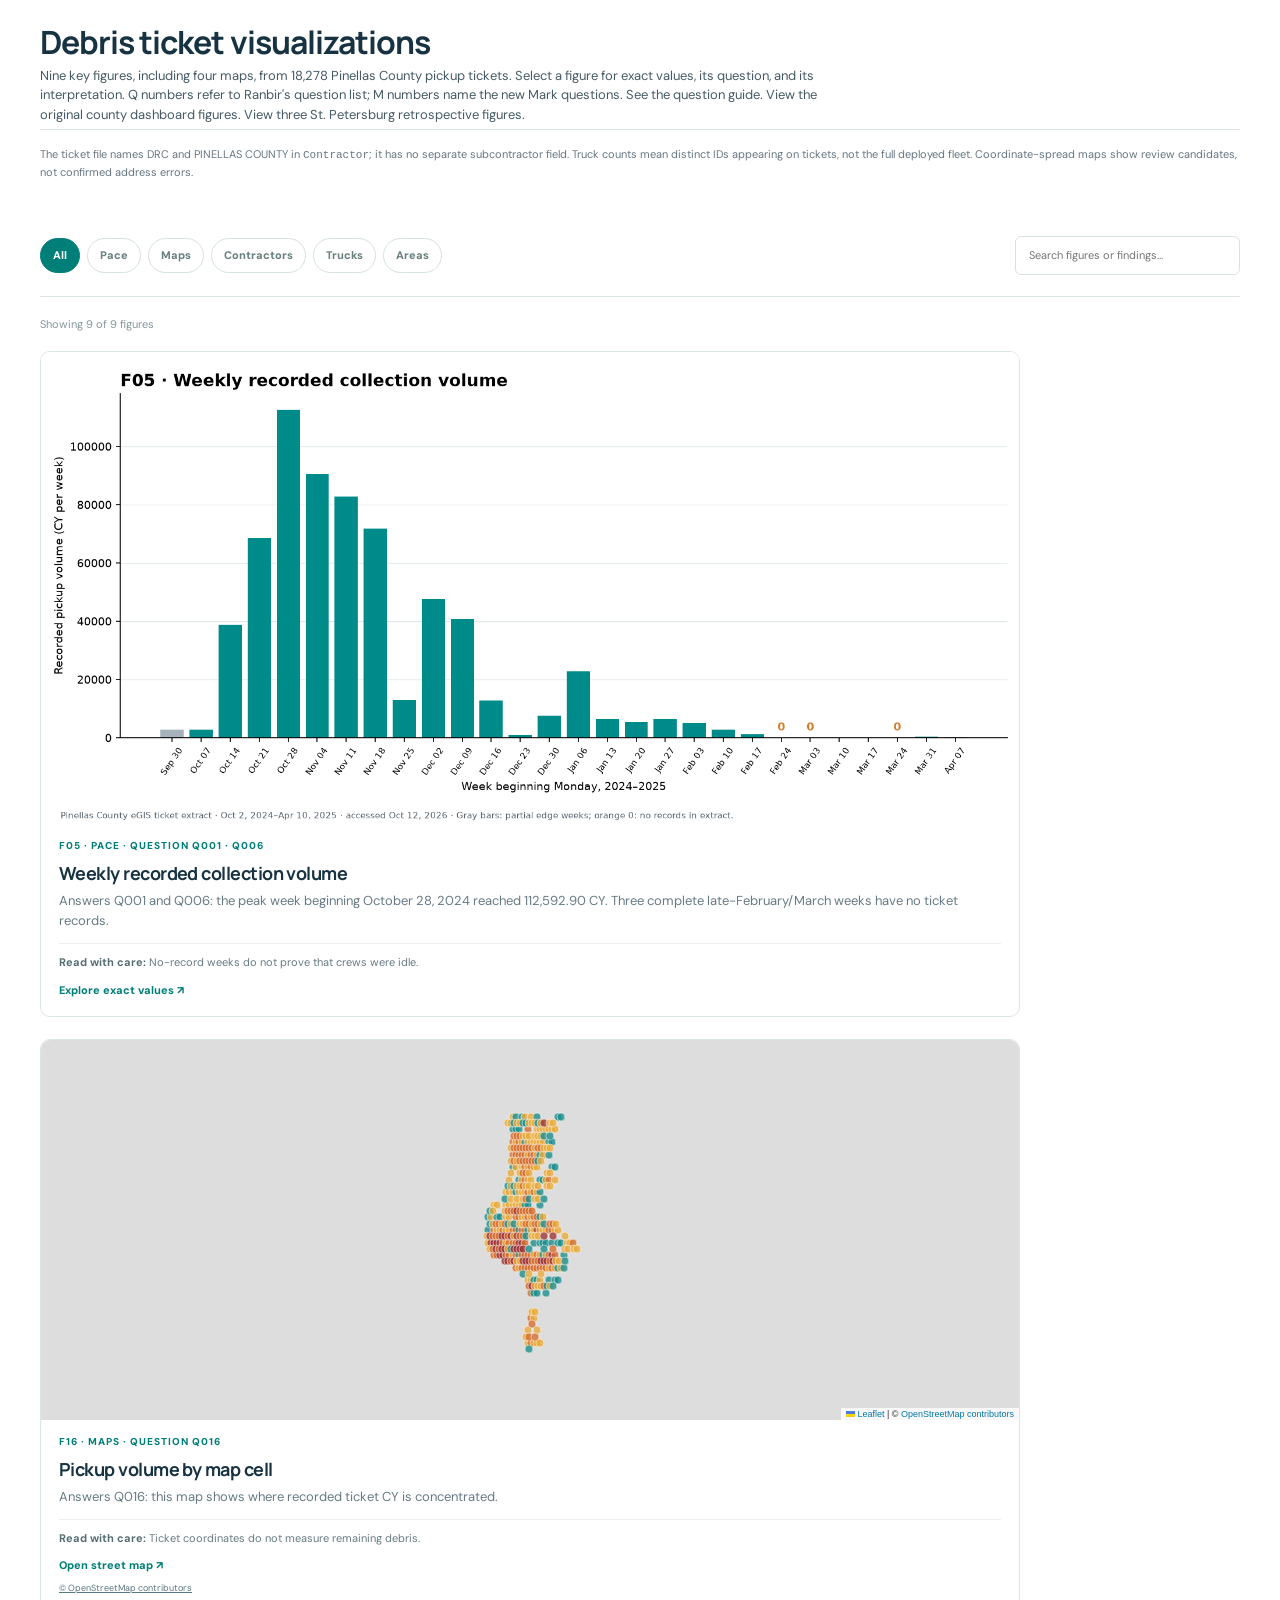
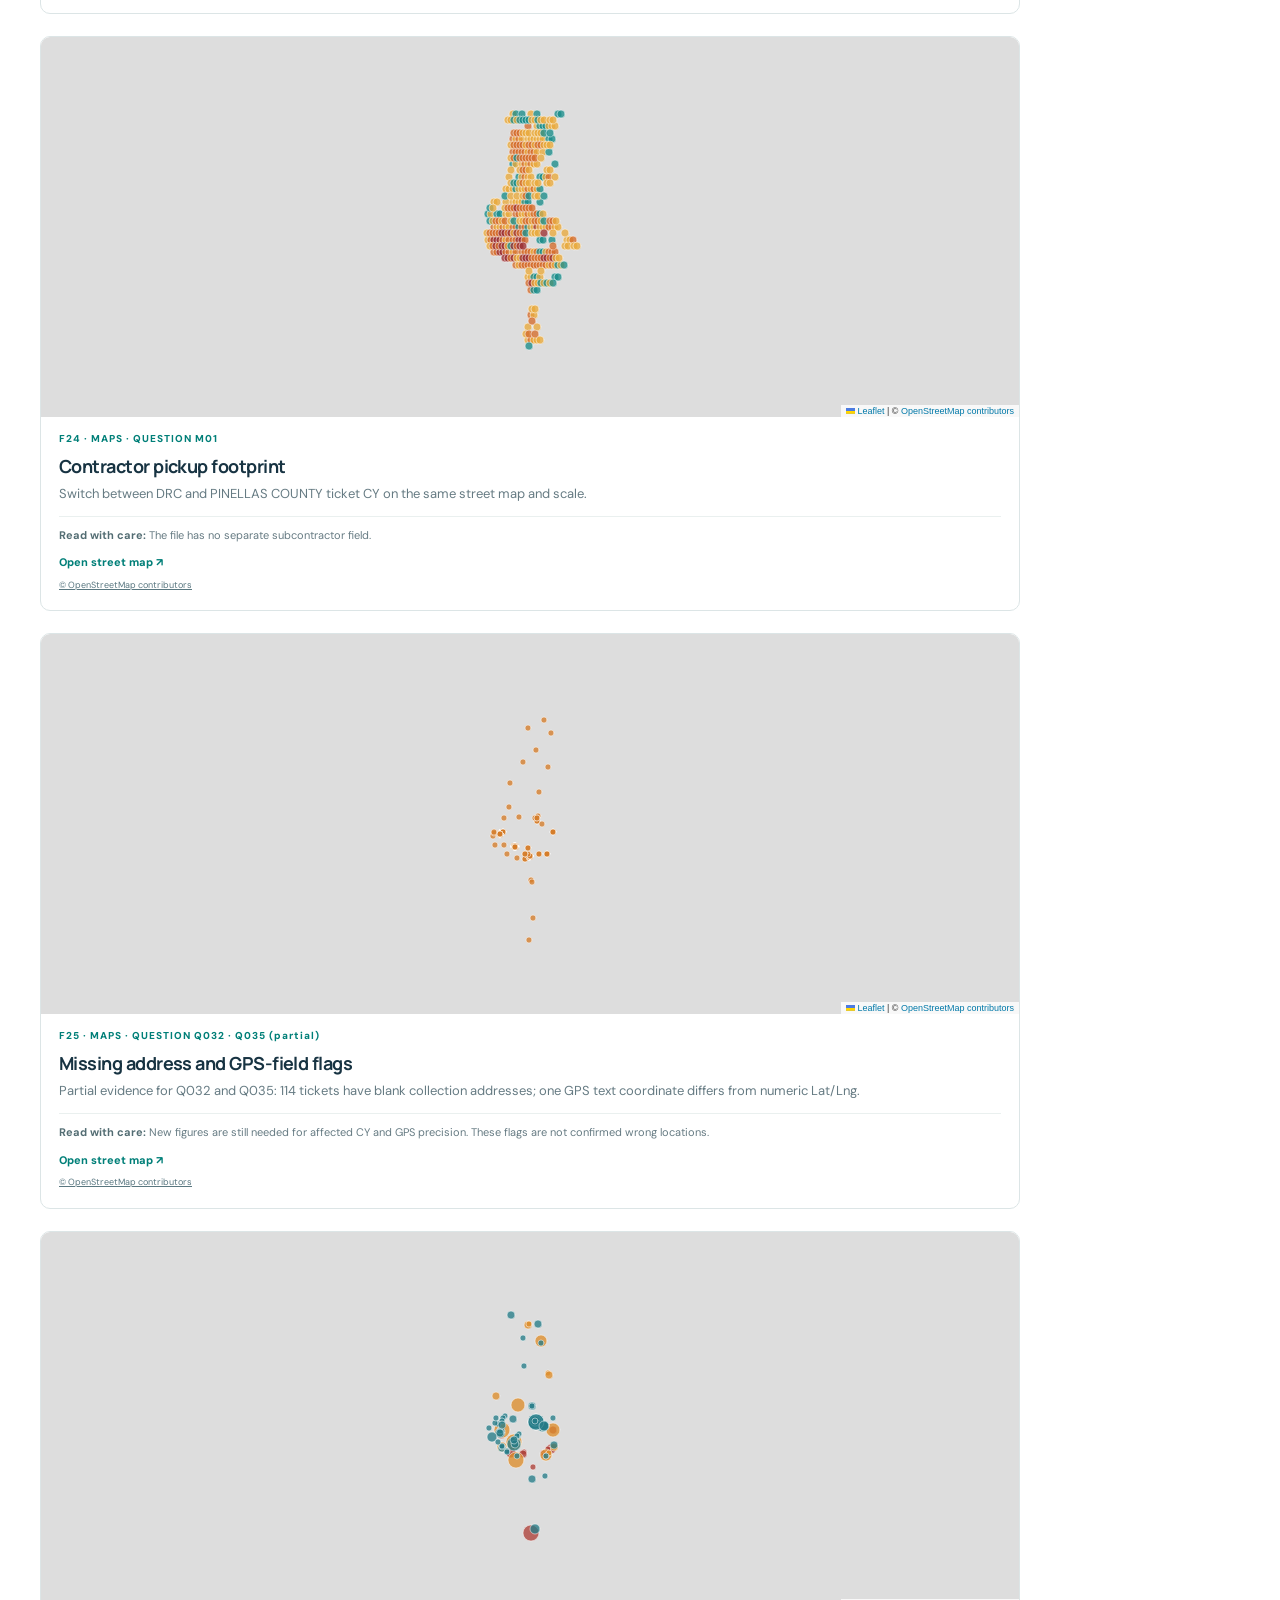
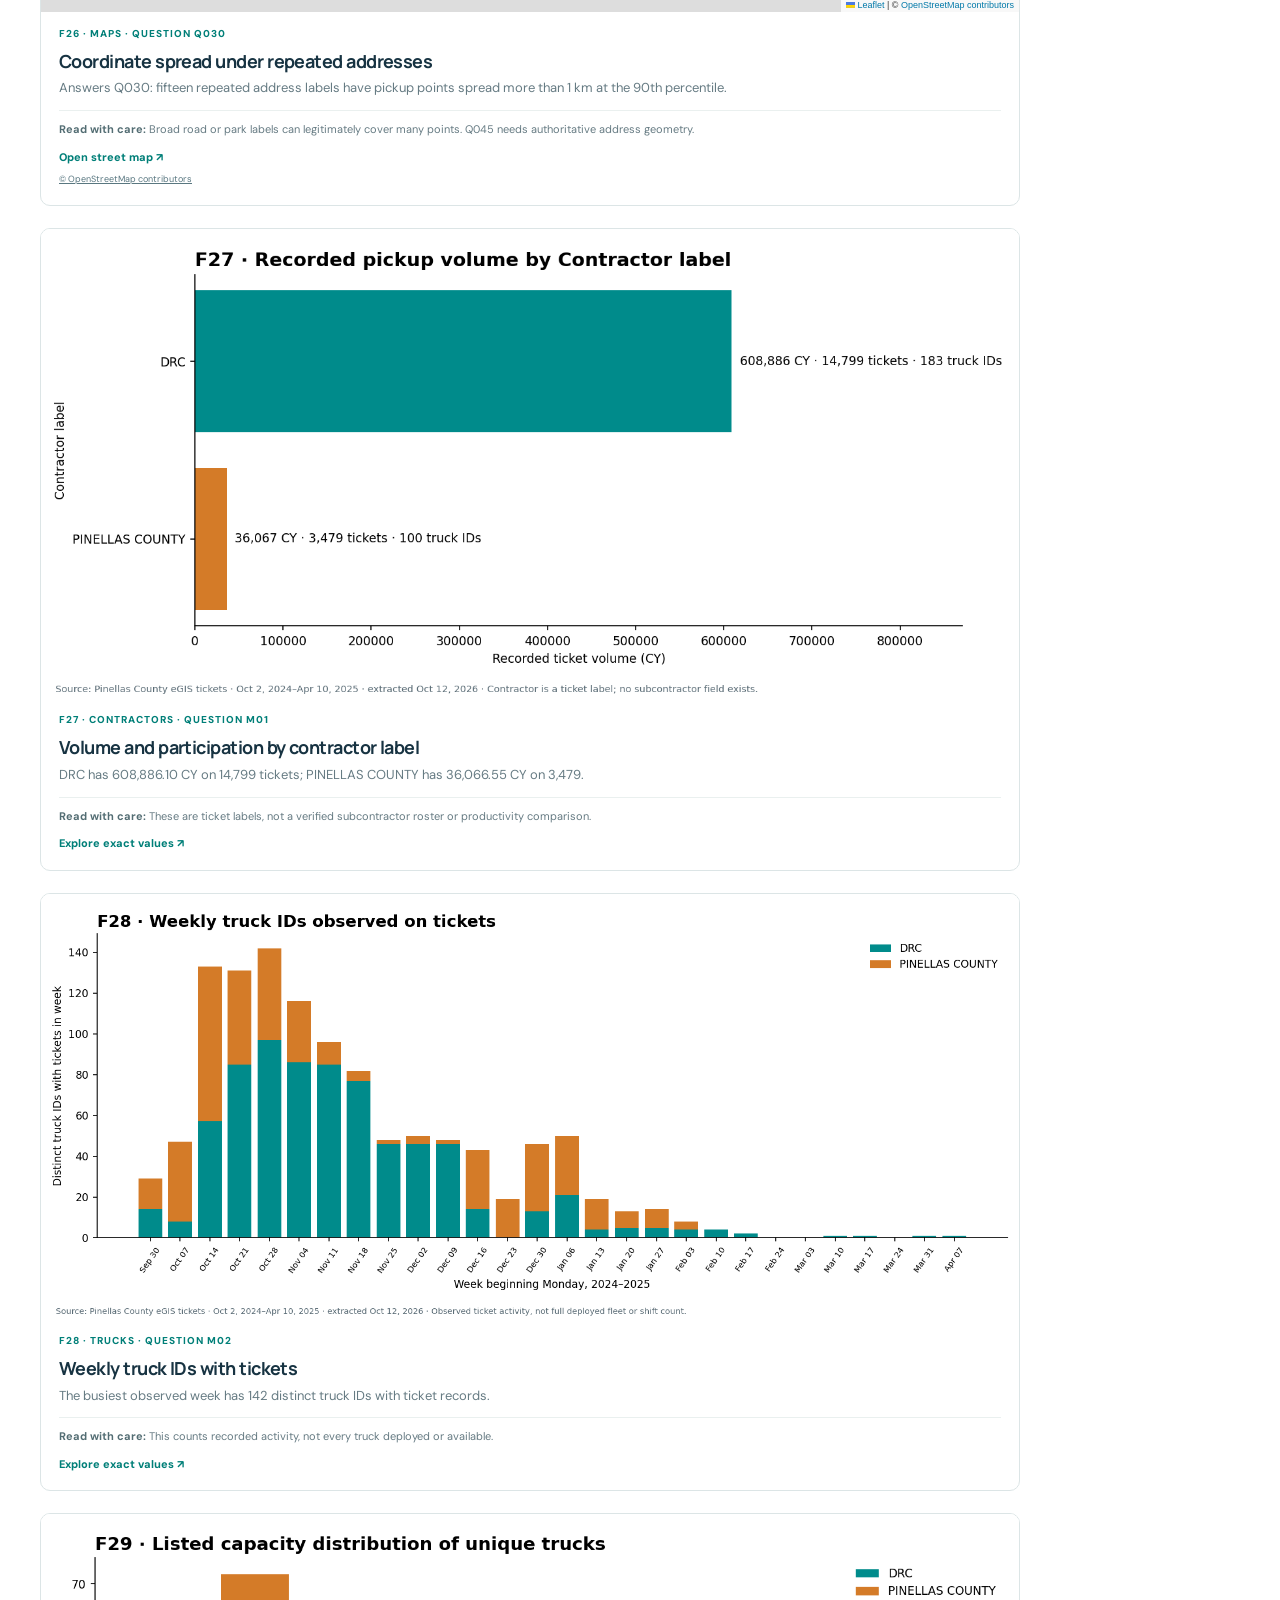
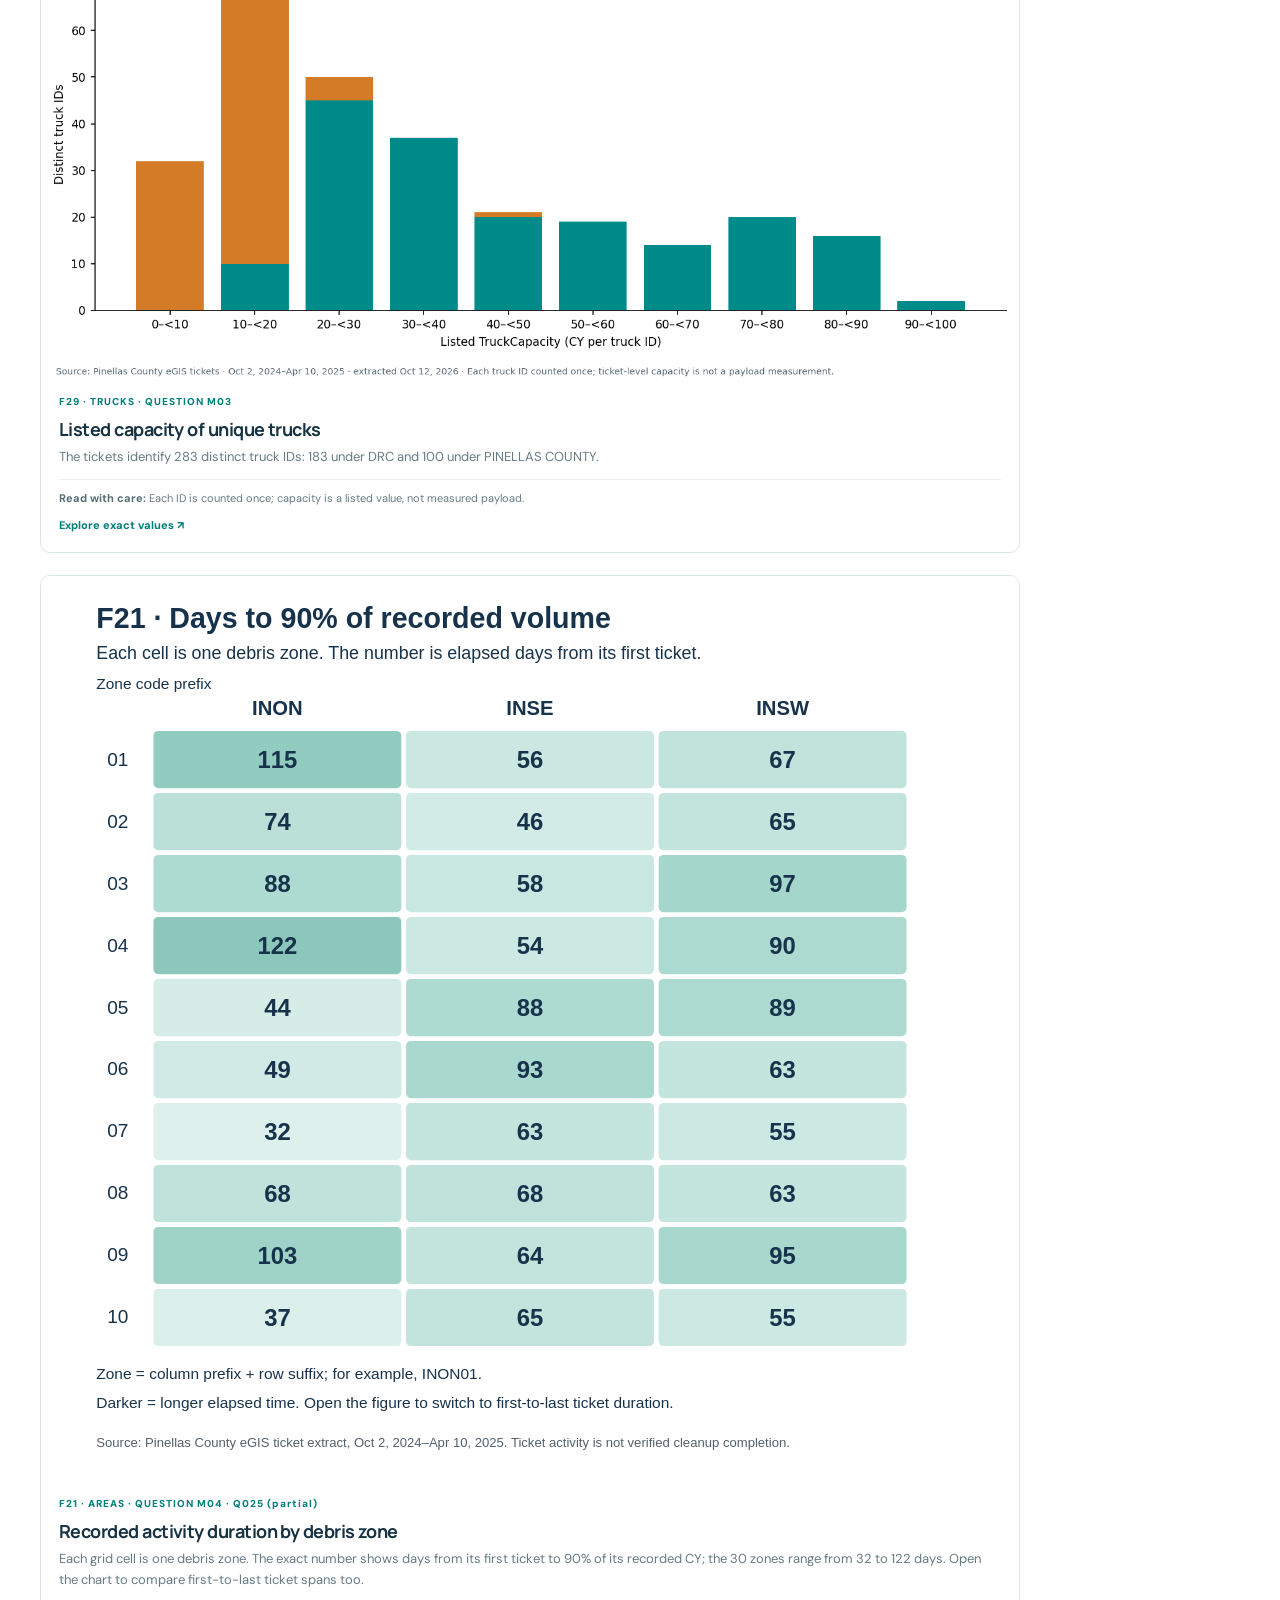
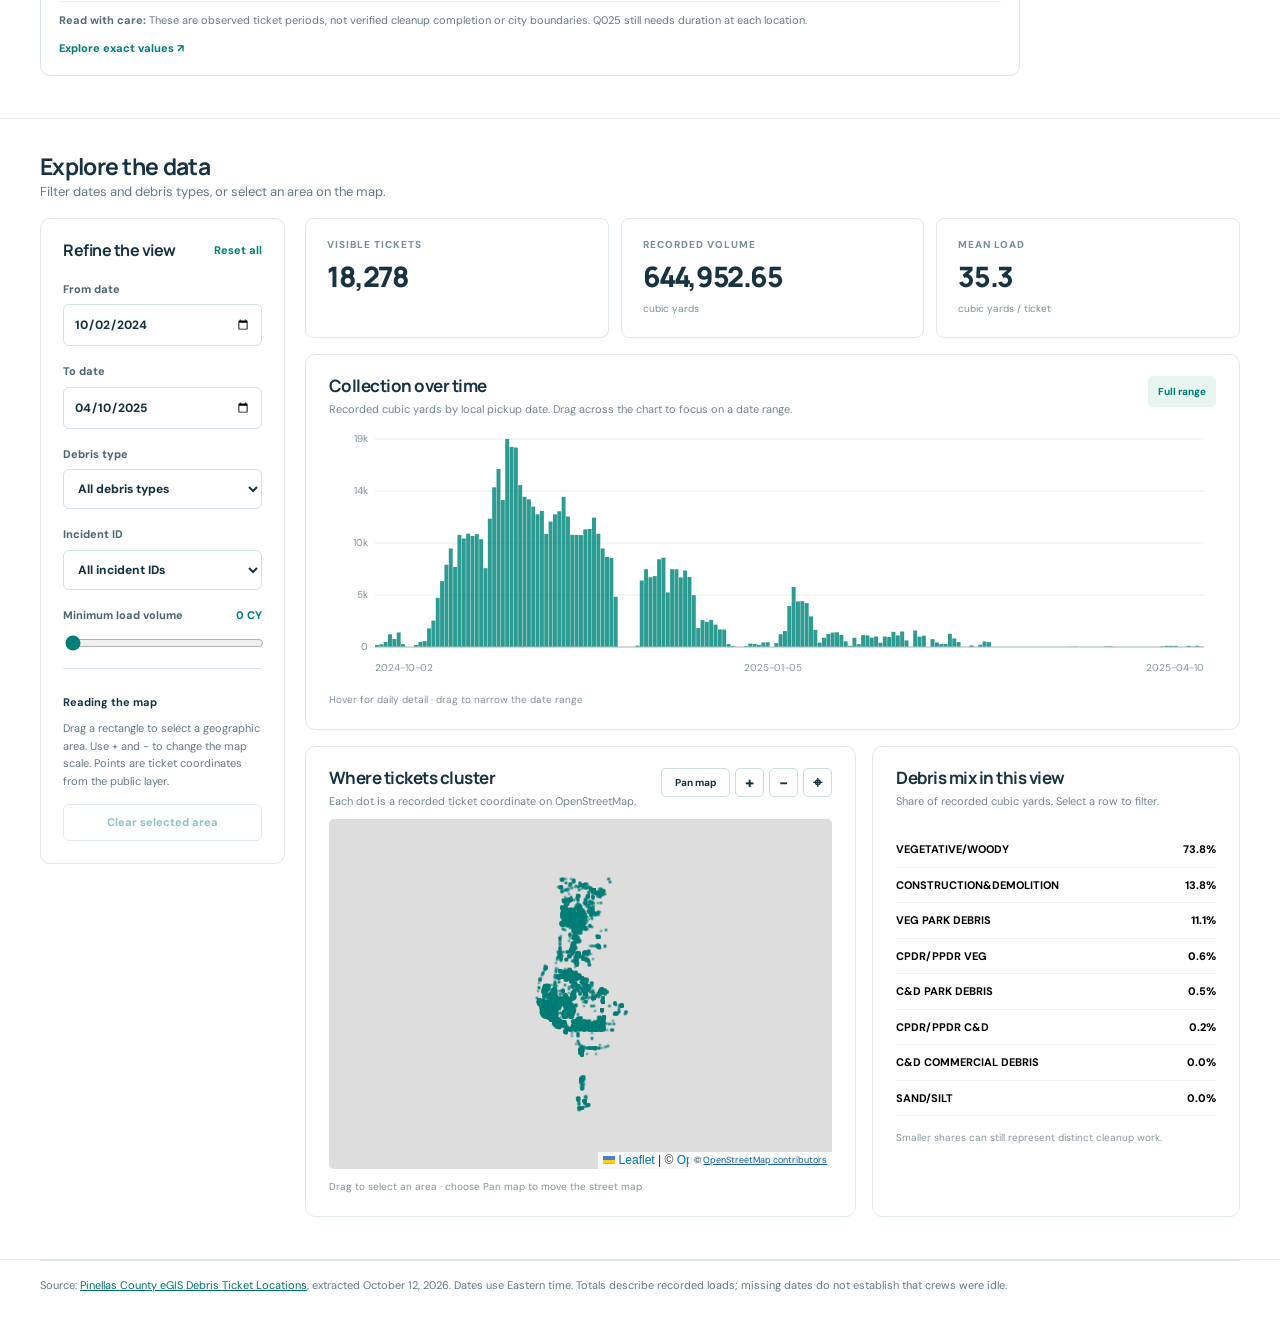
==== commit 2278faf9: "Add St Petersburg retrospective figures" ====
--- a/index.html
+++ b/index.html
@@ -16,7 +16,7 @@
   <main id="top">
     <section id="overview" class="simple-intro section-shell">
       <h1>Debris ticket visualizations</h1>
-      <p>Nine key figures, including four maps, from 18,278 Pinellas County pickup tickets. Select a figure for exact values, its question, and its interpretation. Q numbers refer to Ranbir's question list; M numbers name the new Mark questions. <a href="question-guide.html">See the question guide.</a> <a href="county-dashboard.html">View the original county dashboard figures.</a></p>
+      <p>Nine key figures, including four maps, from 18,278 Pinellas County pickup tickets. Select a figure for exact values, its question, and its interpretation. Q numbers refer to Ranbir's question list; M numbers name the new Mark questions. <a href="question-guide.html">See the question guide.</a> <a href="county-dashboard.html">View the original county dashboard figures.</a> <a href="st-petersburg.html">View three St. Petersburg retrospective figures.</a></p>
     </section>
 
     <p class="source-note section-shell">The ticket file names DRC and PINELLAS COUNTY in <code>Contractor</code>; it has no separate subcontractor field. Truck counts mean distinct IDs appearing on tickets, not the full deployed fleet. Coordinate-spread maps show review candidates, not confirmed address errors.</p>
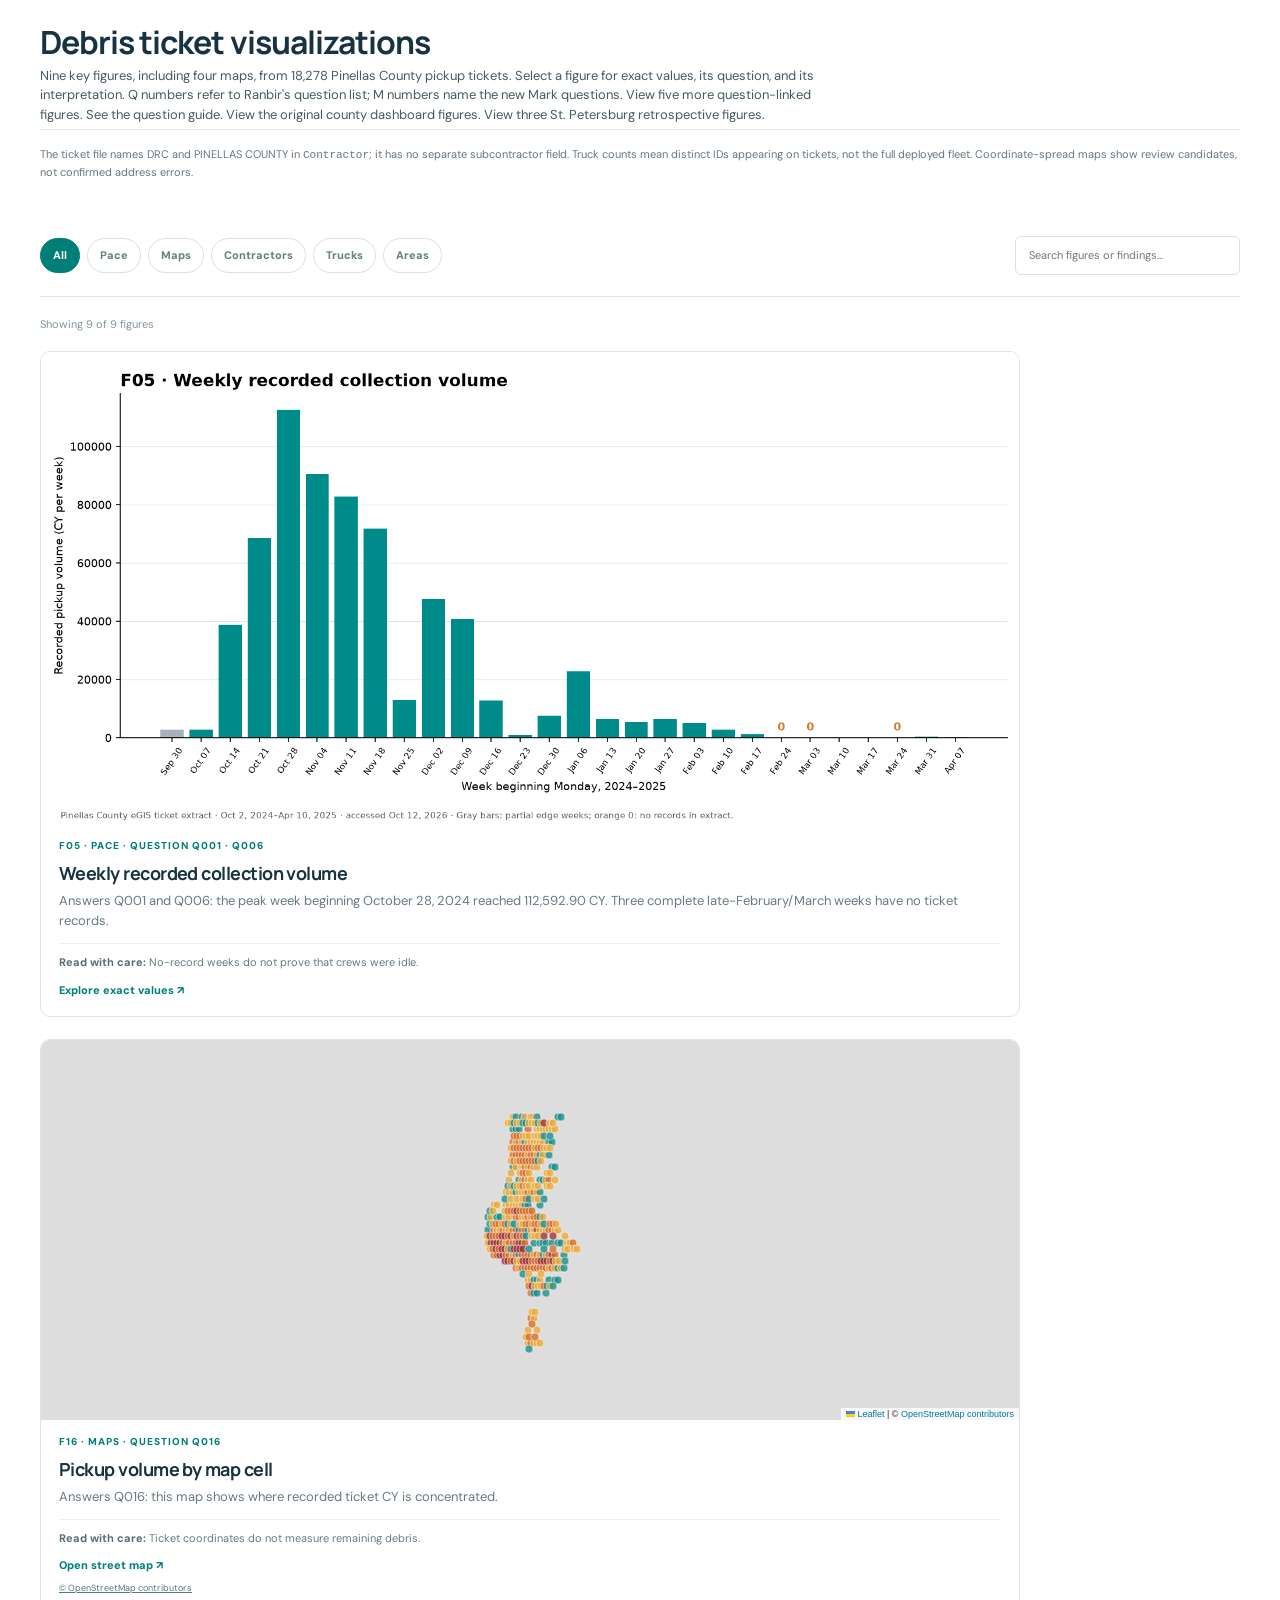
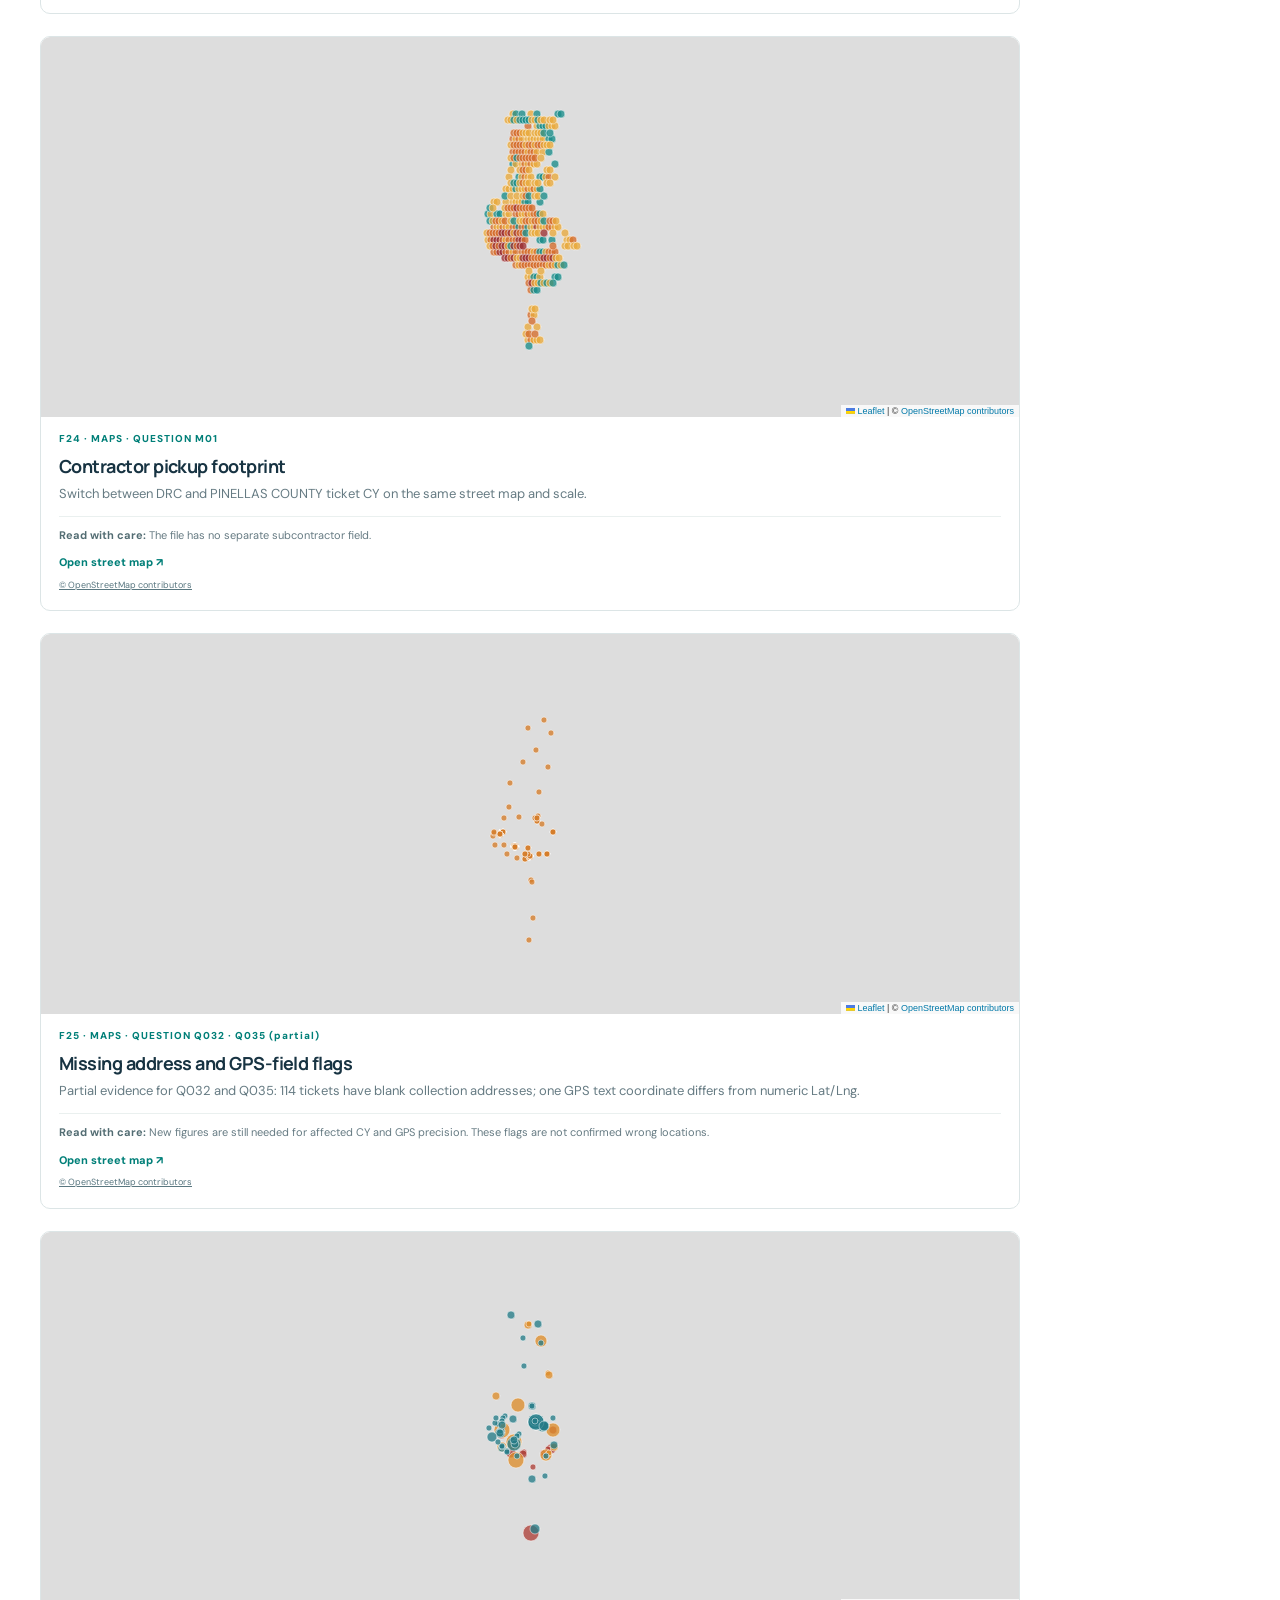
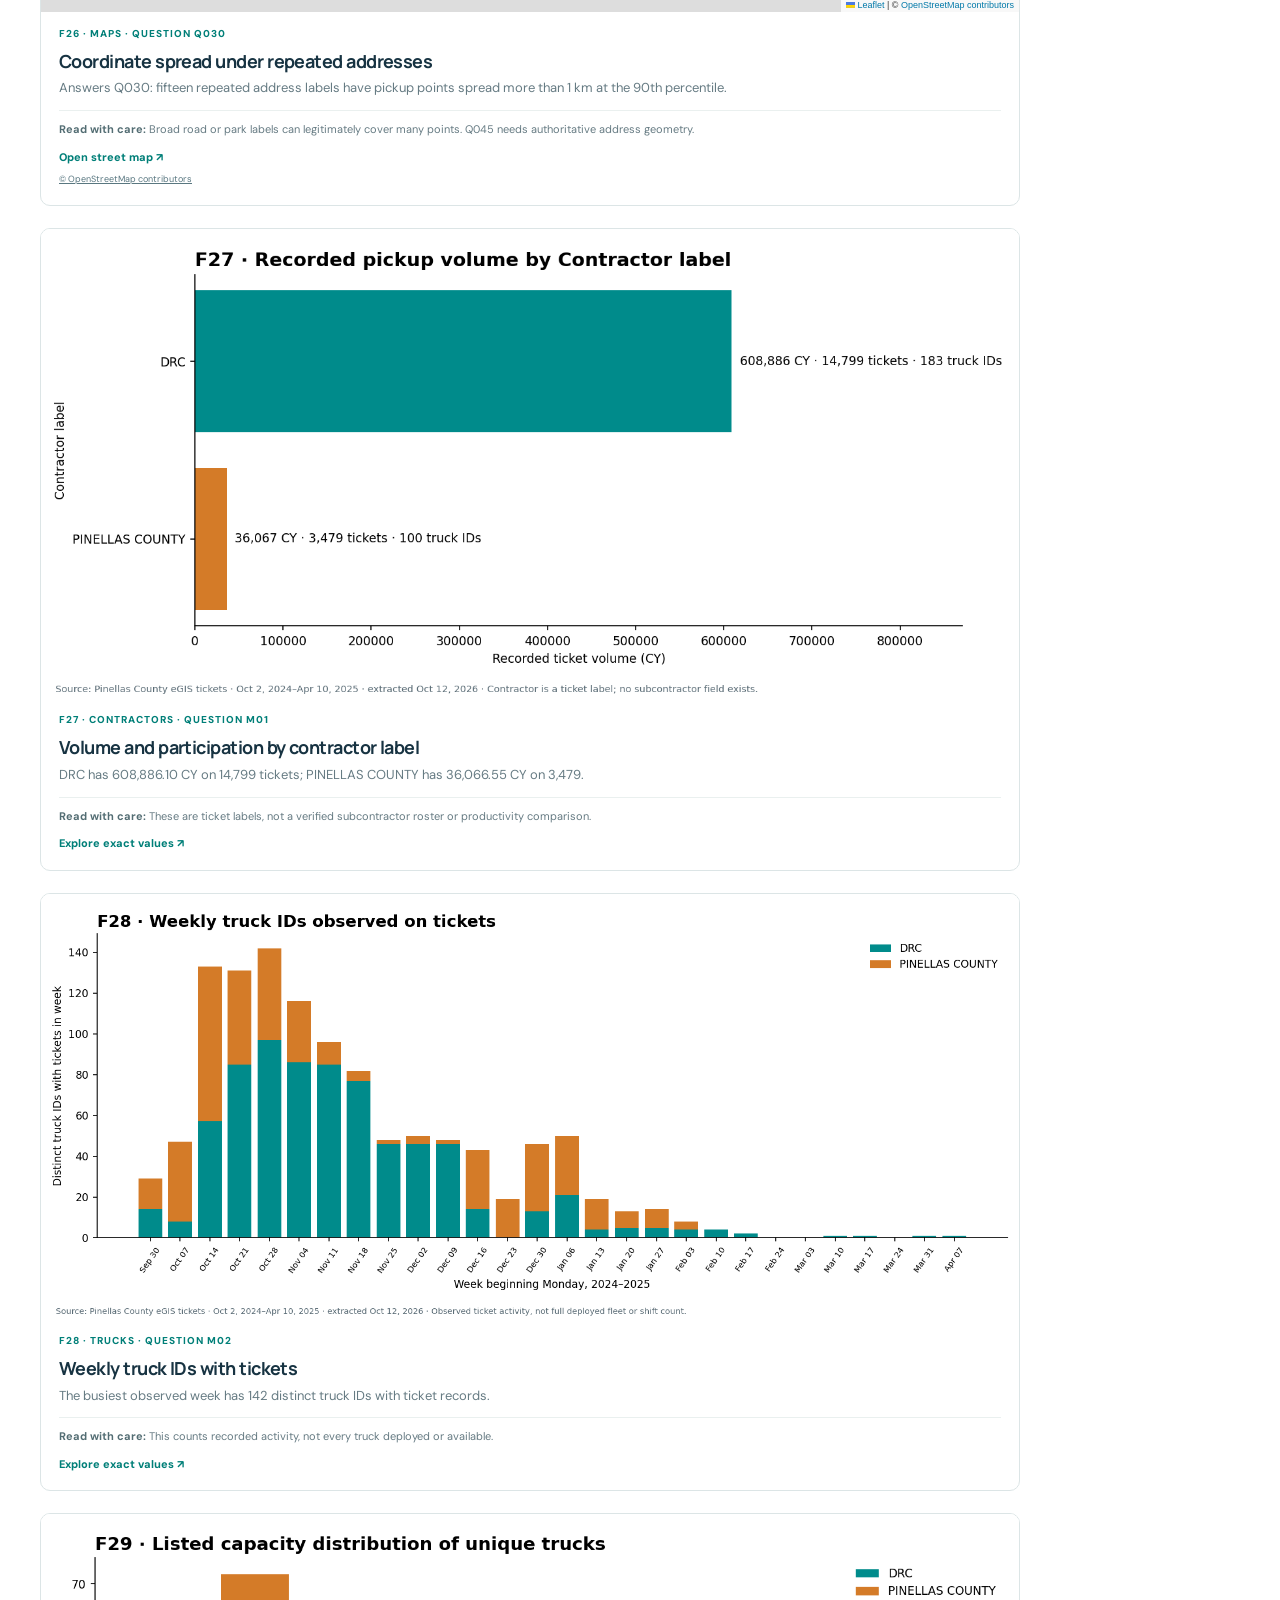
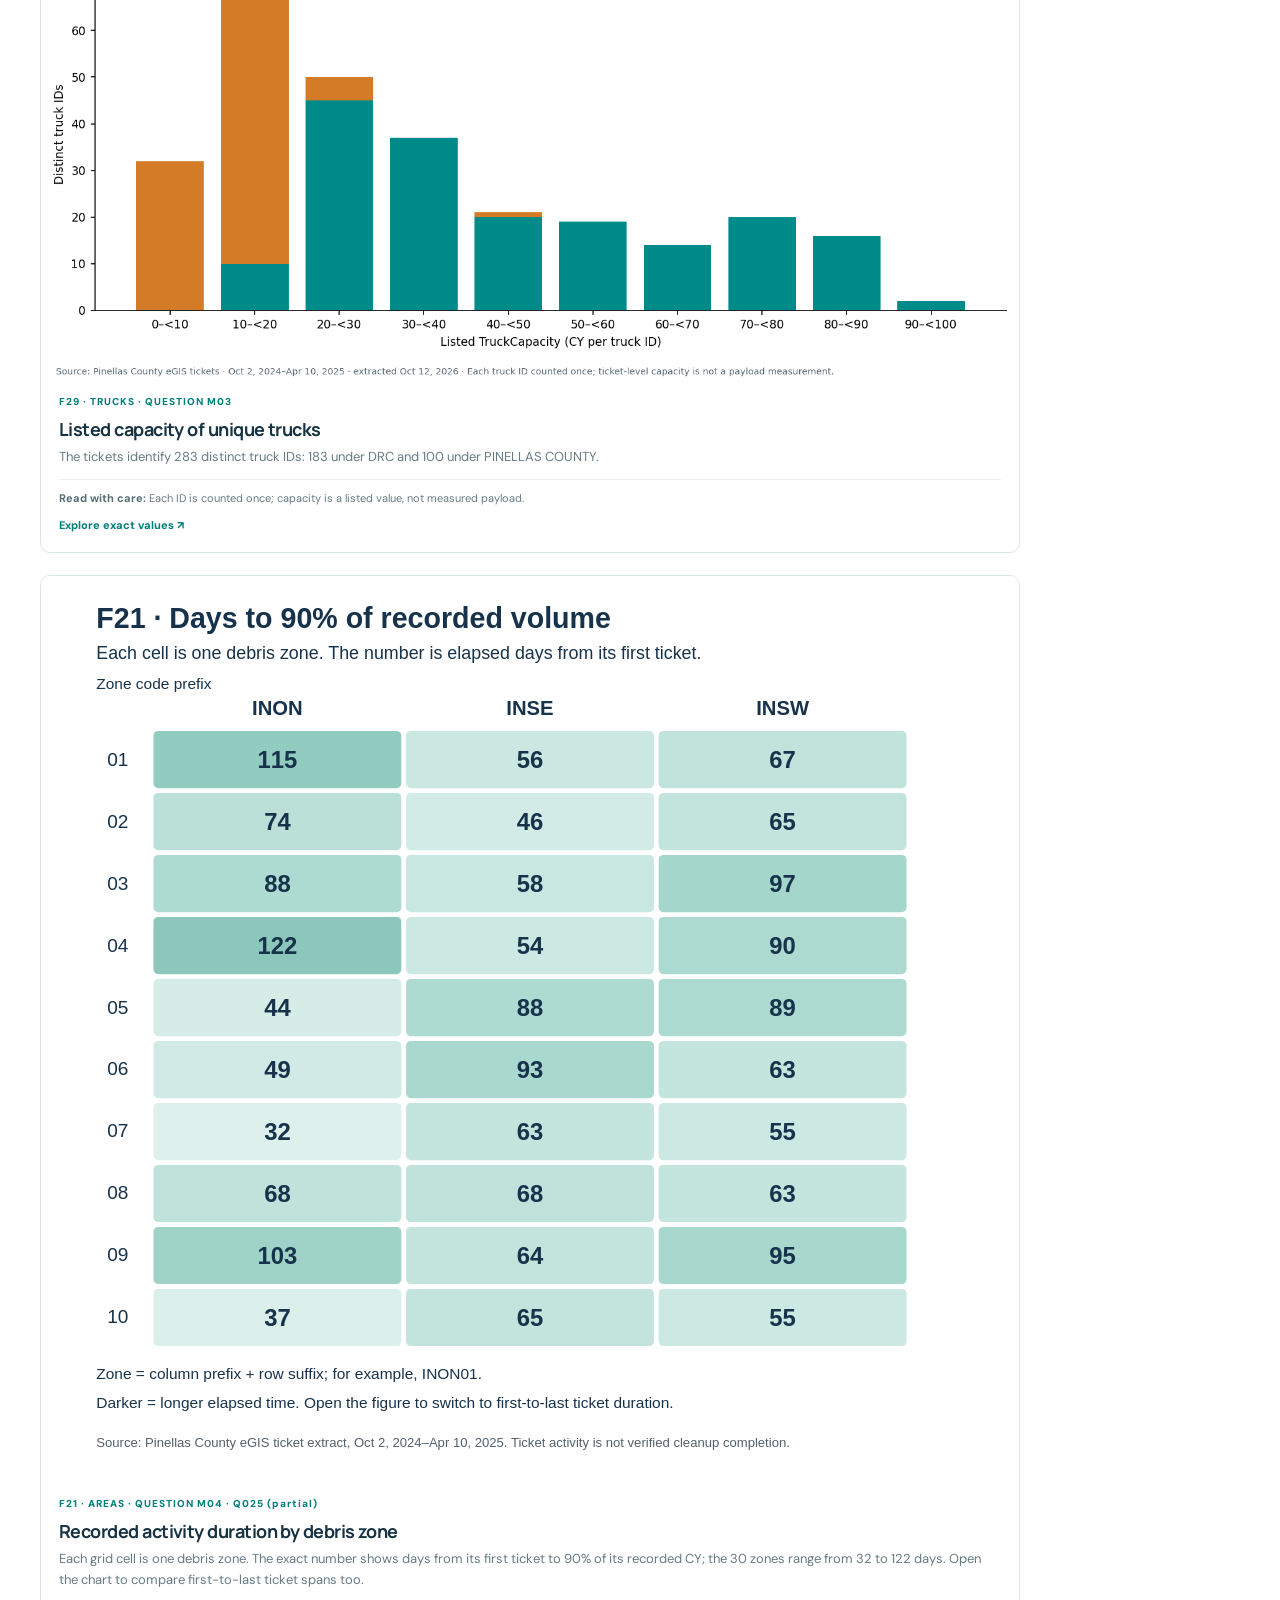
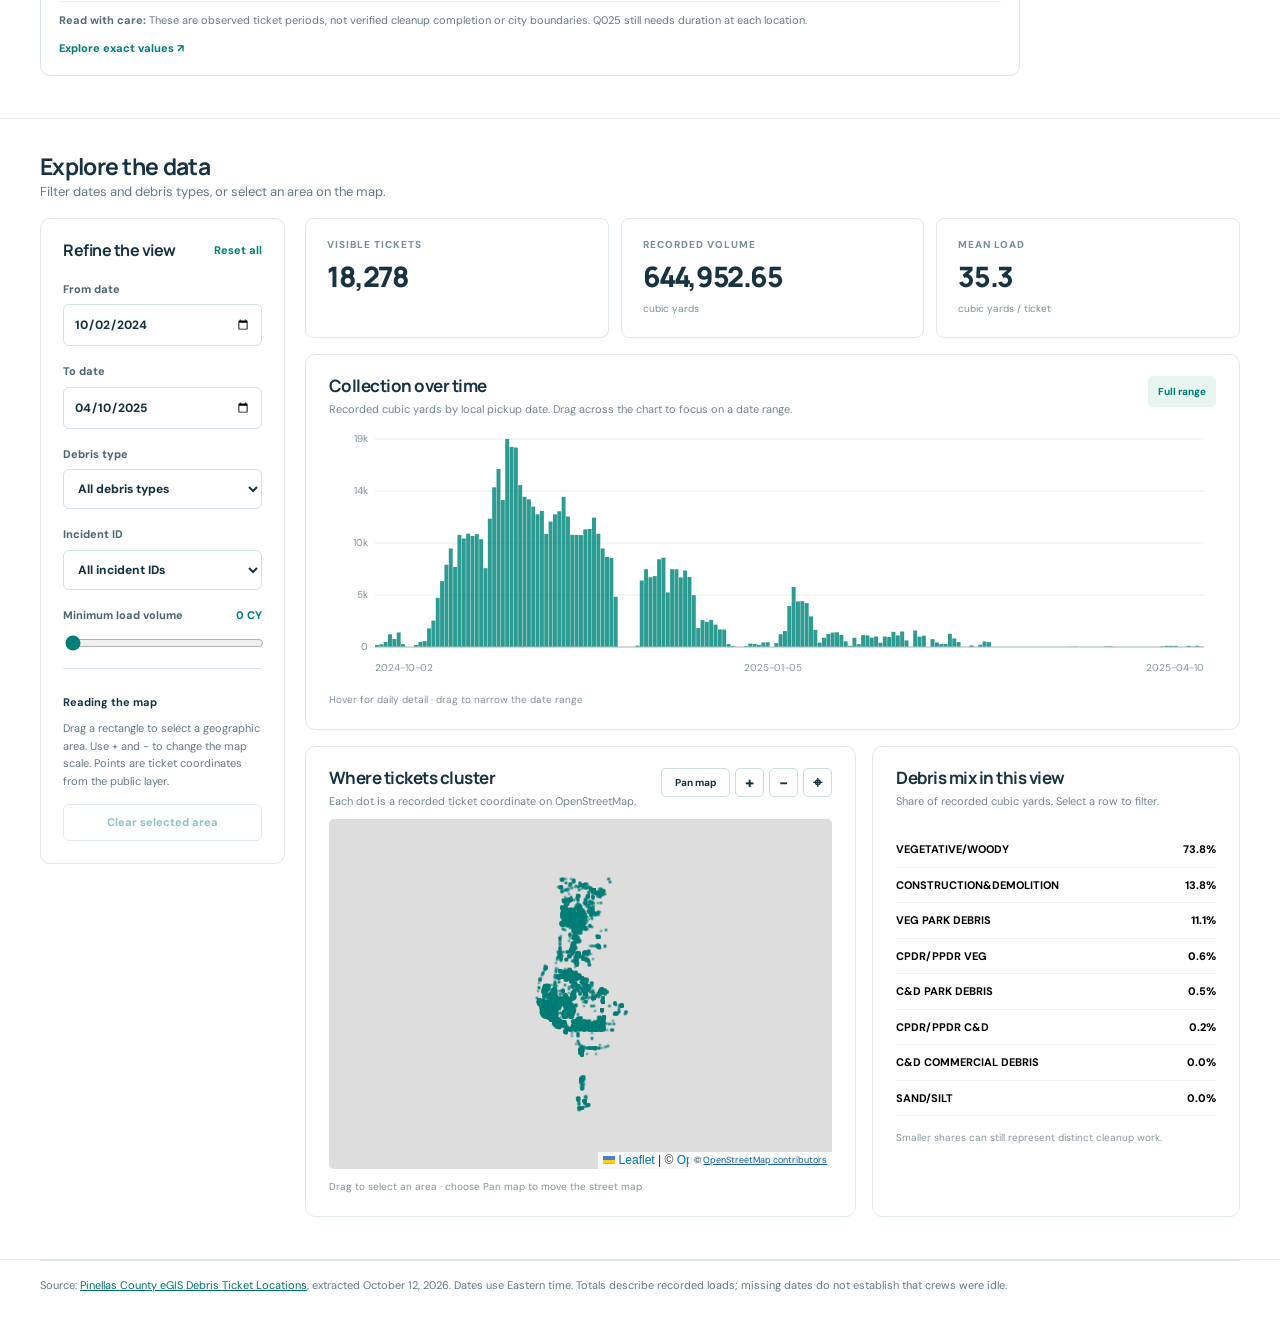
==== commit 9b96af59: "Add five question-linked Pinellas figures" ====
--- a/index.html
+++ b/index.html
@@ -16,7 +16,7 @@
   <main id="top">
     <section id="overview" class="simple-intro section-shell">
       <h1>Debris ticket visualizations</h1>
-      <p>Nine key figures, including four maps, from 18,278 Pinellas County pickup tickets. Select a figure for exact values, its question, and its interpretation. Q numbers refer to Ranbir's question list; M numbers name the new Mark questions. <a href="question-guide.html">See the question guide.</a> <a href="county-dashboard.html">View the original county dashboard figures.</a> <a href="st-petersburg.html">View three St. Petersburg retrospective figures.</a></p>
+      <p>Nine key figures, including four maps, from 18,278 Pinellas County pickup tickets. Select a figure for exact values, its question, and its interpretation. Q numbers refer to Ranbir's question list; M numbers name the new Mark questions. <a href="pinellas-followups.html">View five more question-linked figures.</a> <a href="question-guide.html">See the question guide.</a> <a href="county-dashboard.html">View the original county dashboard figures.</a> <a href="st-petersburg.html">View three St. Petersburg retrospective figures.</a></p>
     </section>
 
     <p class="source-note section-shell">The ticket file names DRC and PINELLAS COUNTY in <code>Contractor</code>; it has no separate subcontractor field. Truck counts mean distinct IDs appearing on tickets, not the full deployed fleet. Coordinate-spread maps show review candidates, not confirmed address errors.</p>
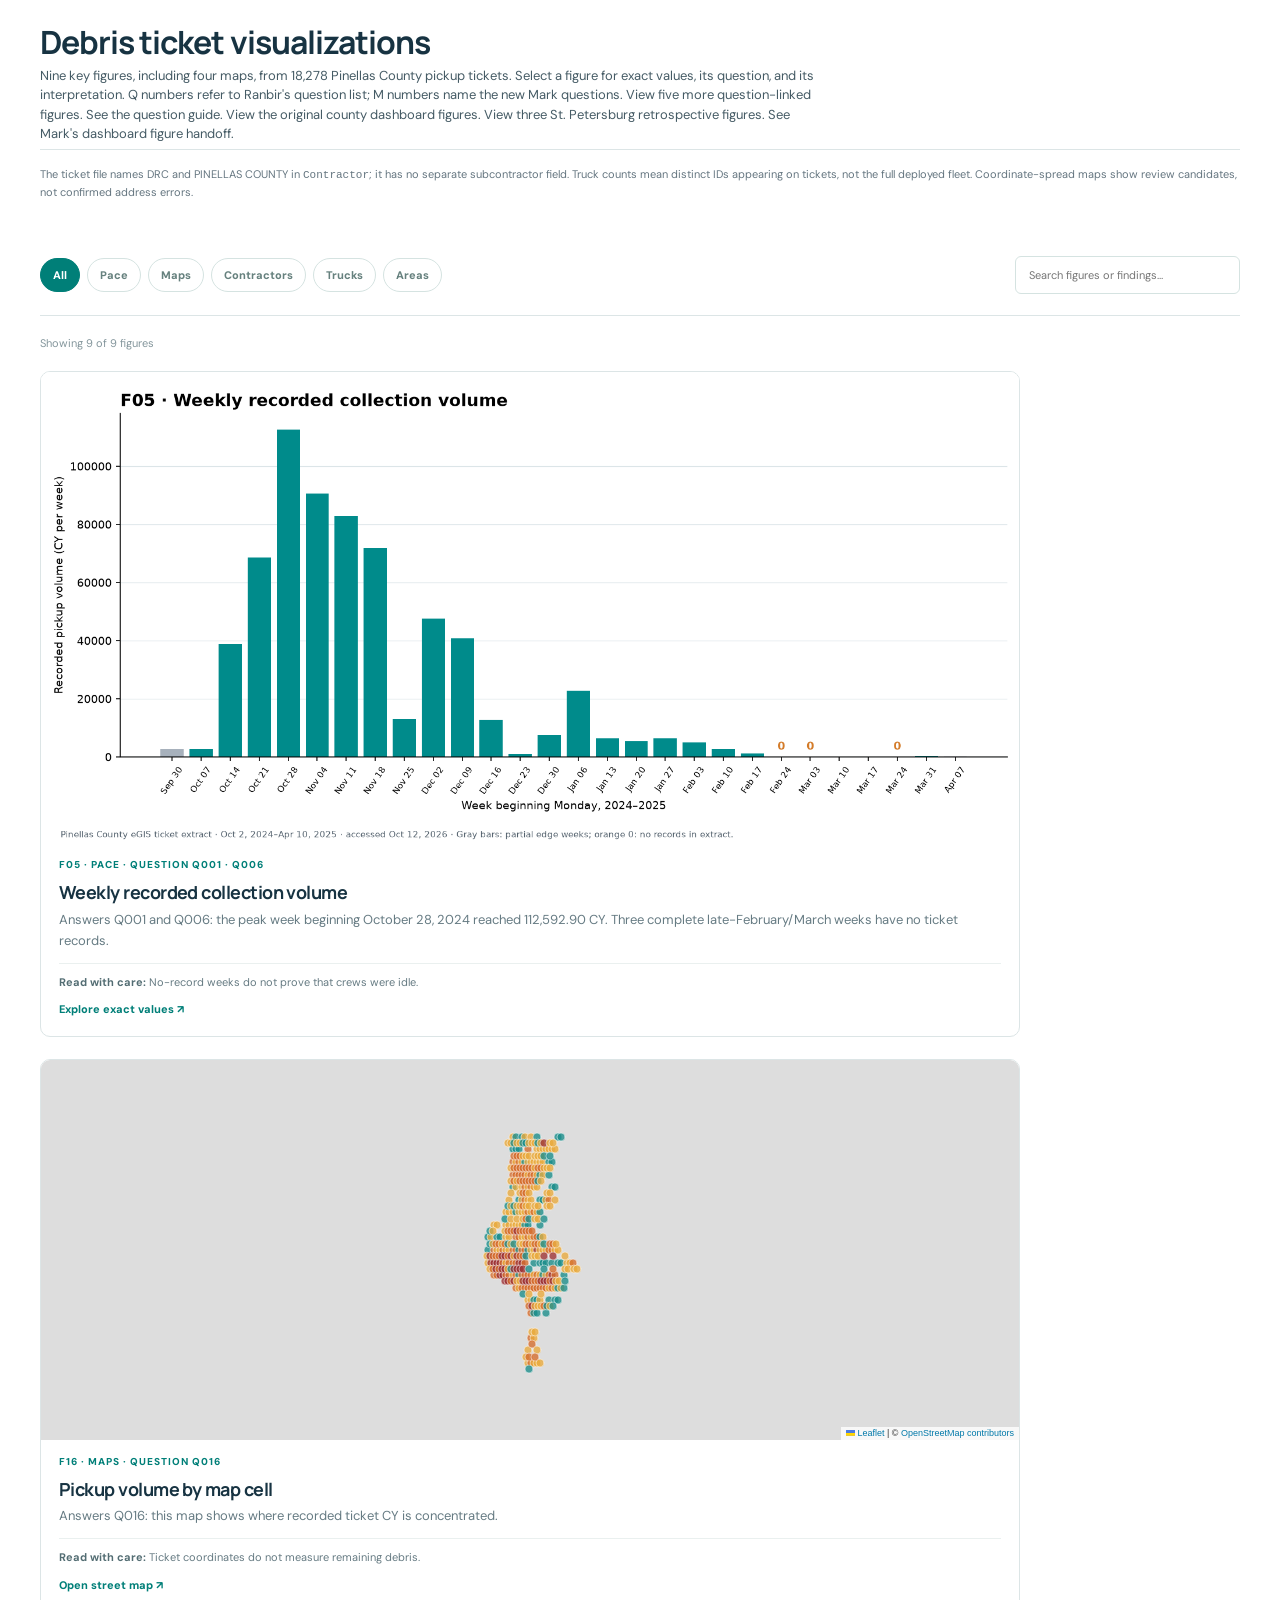
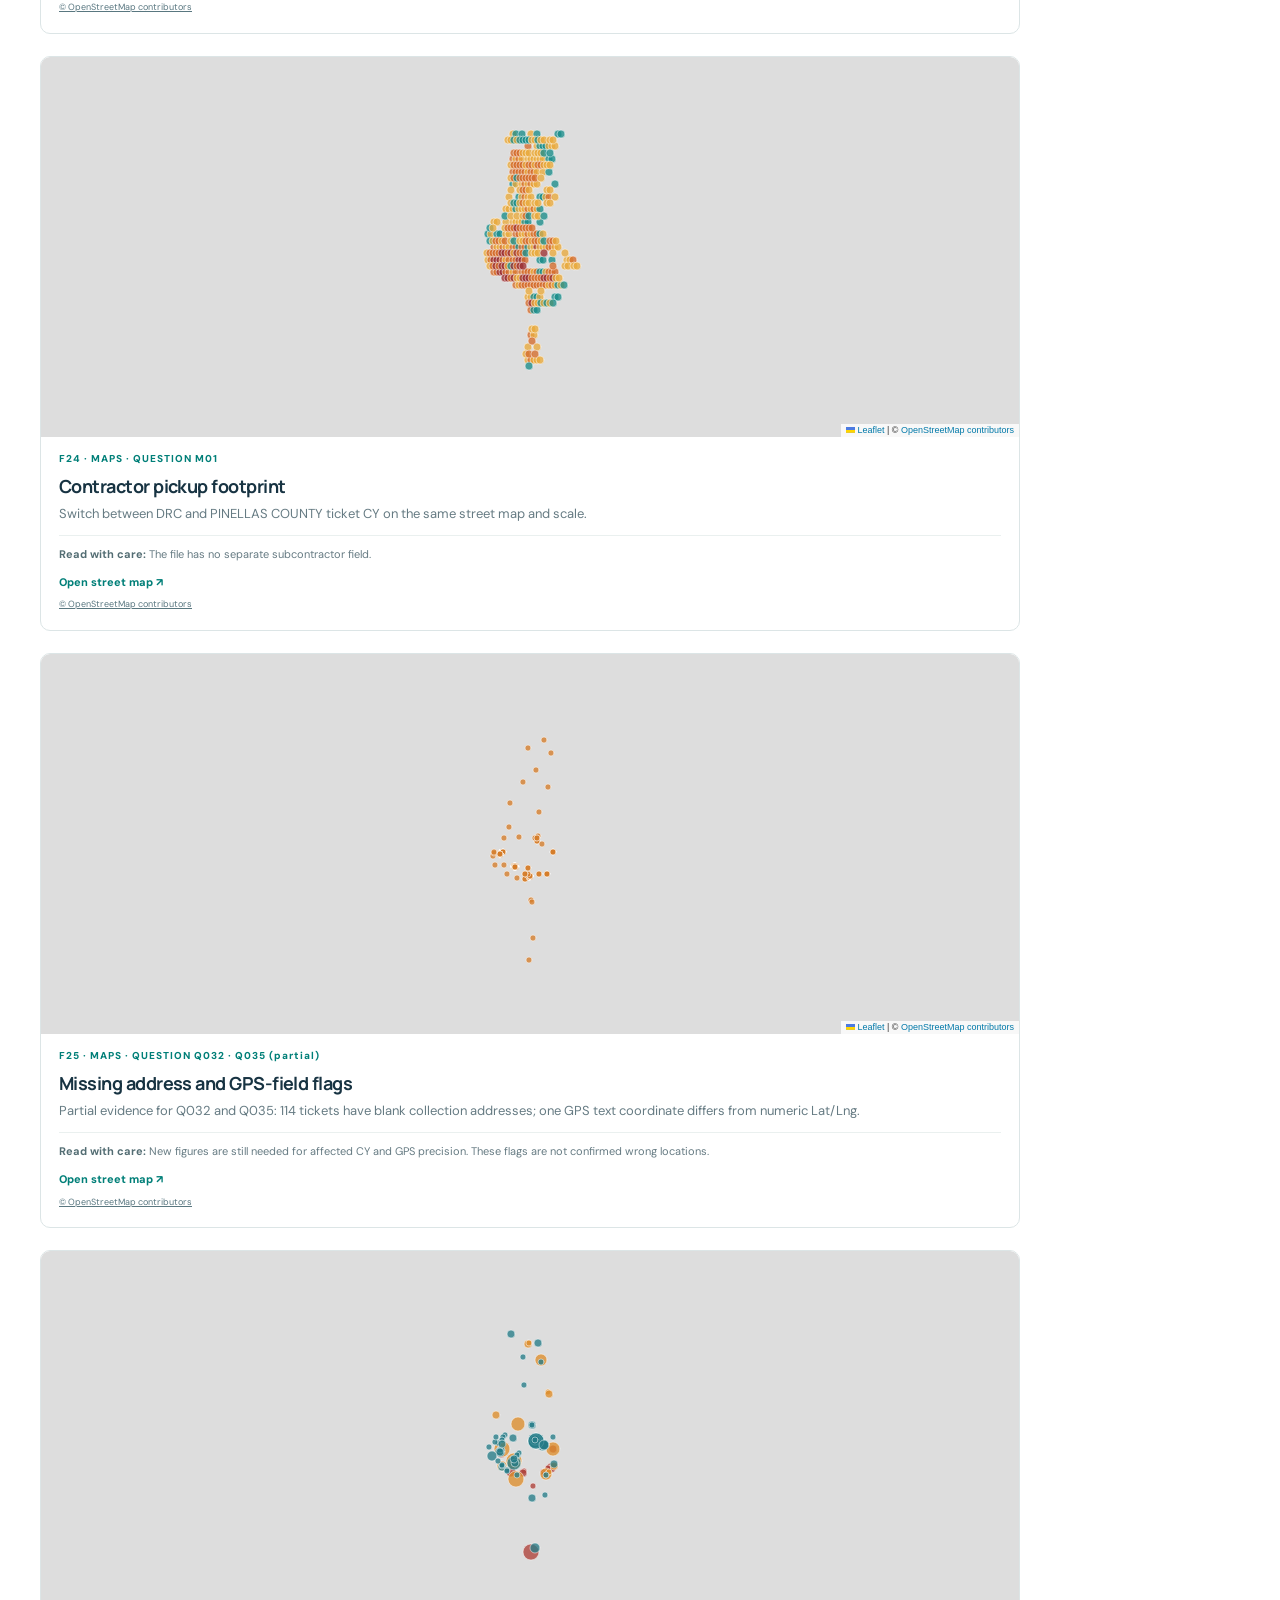
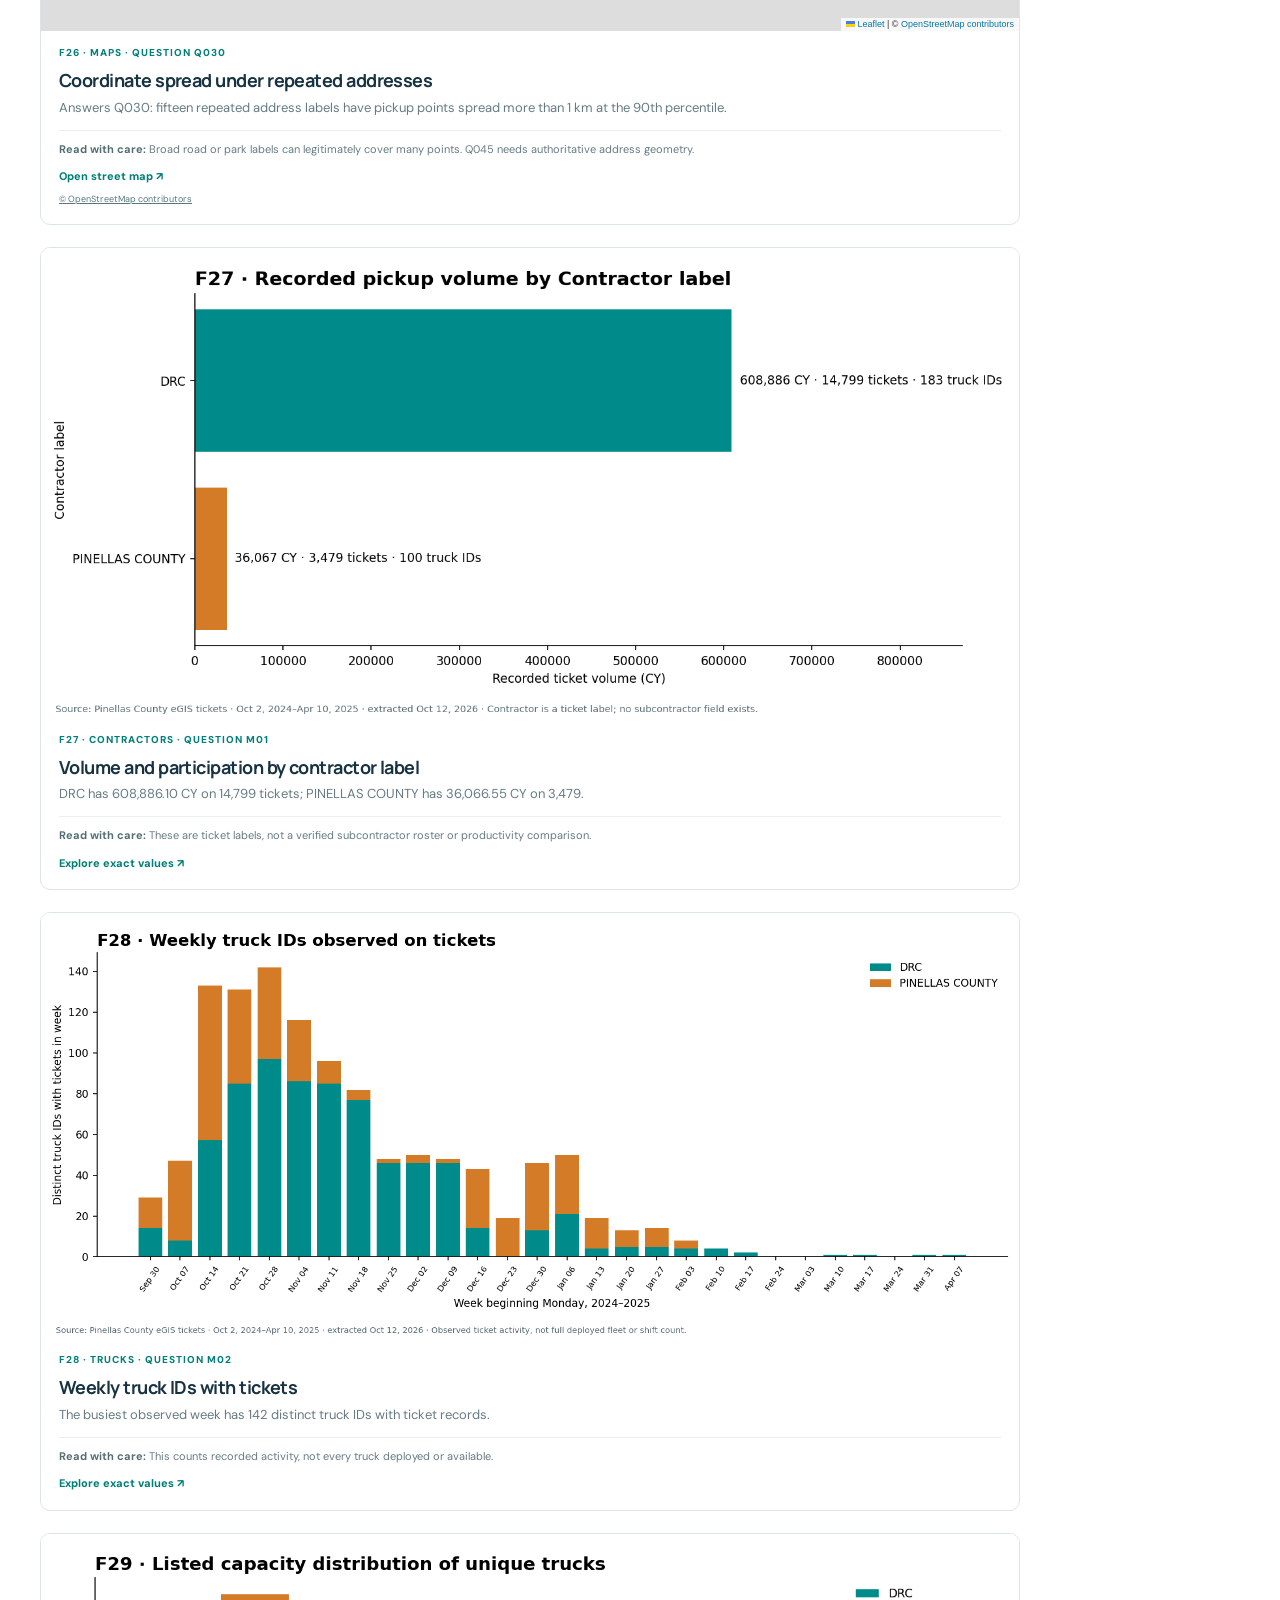
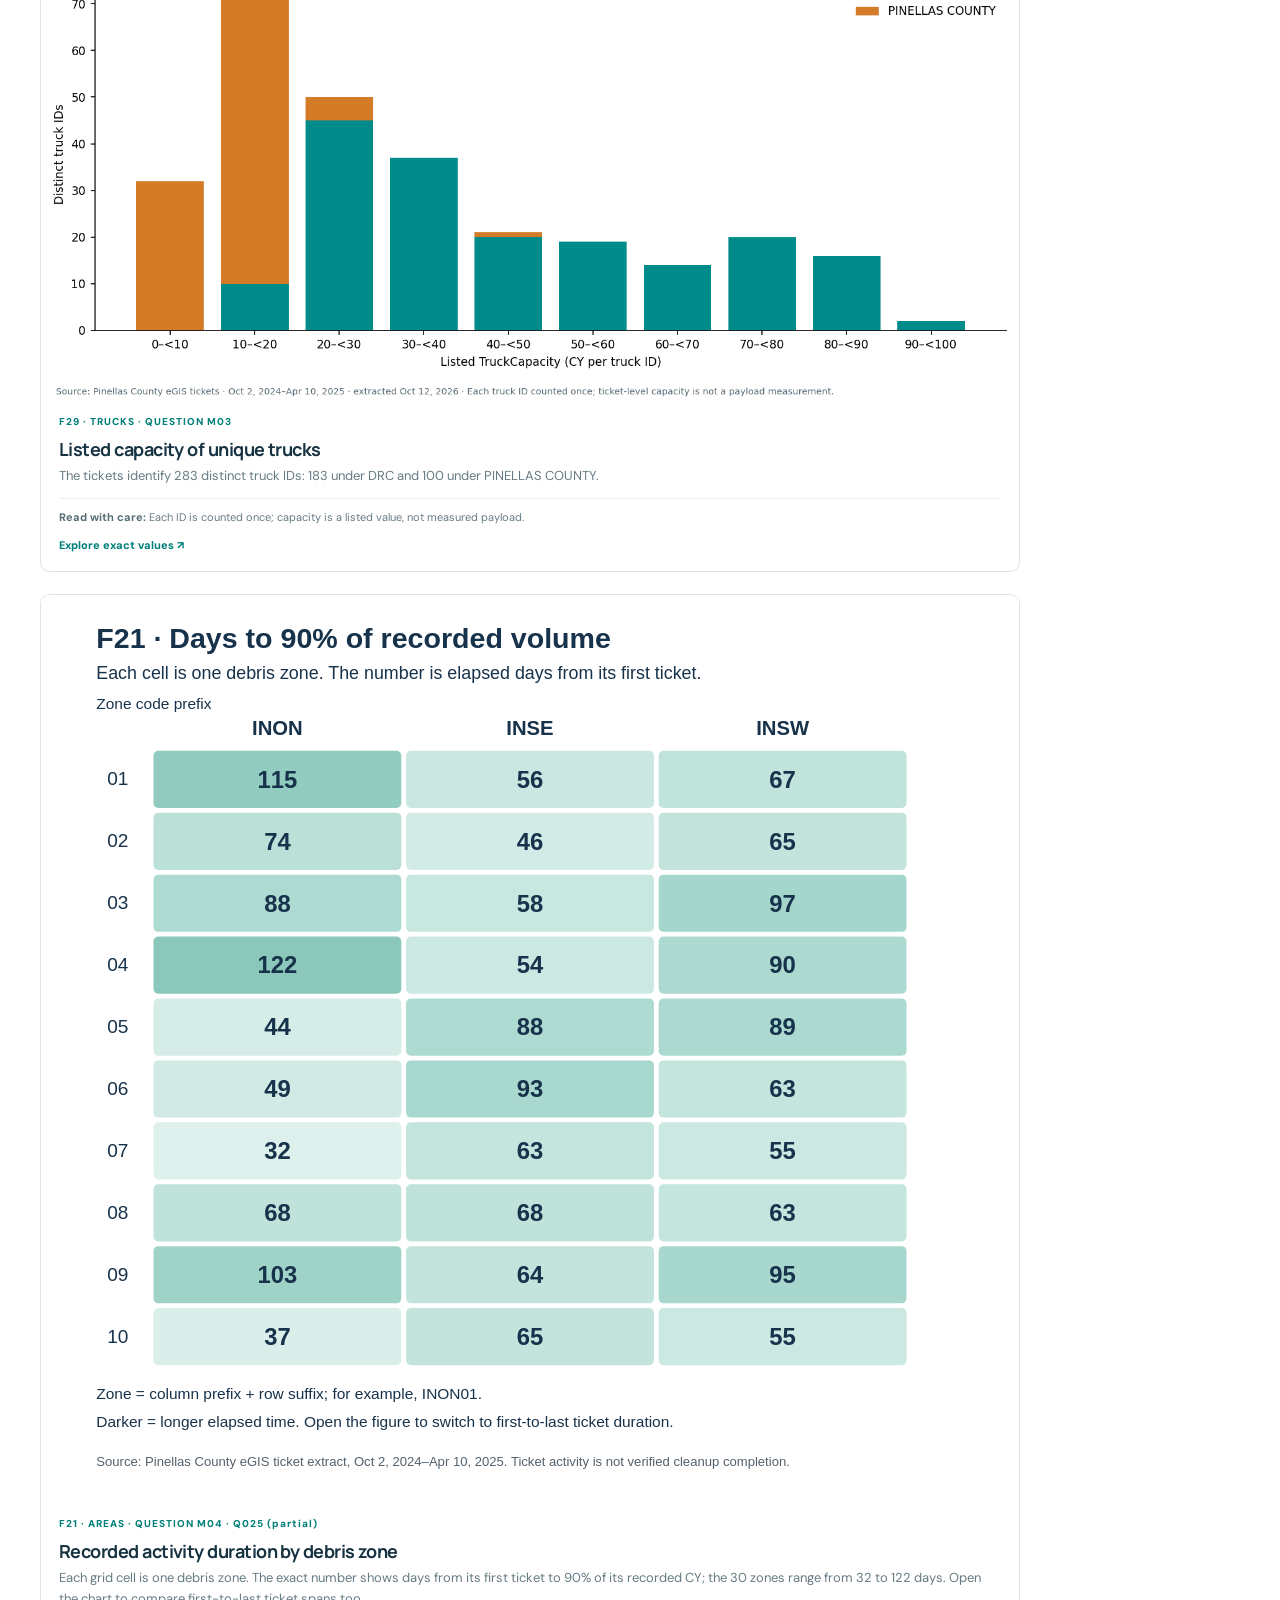
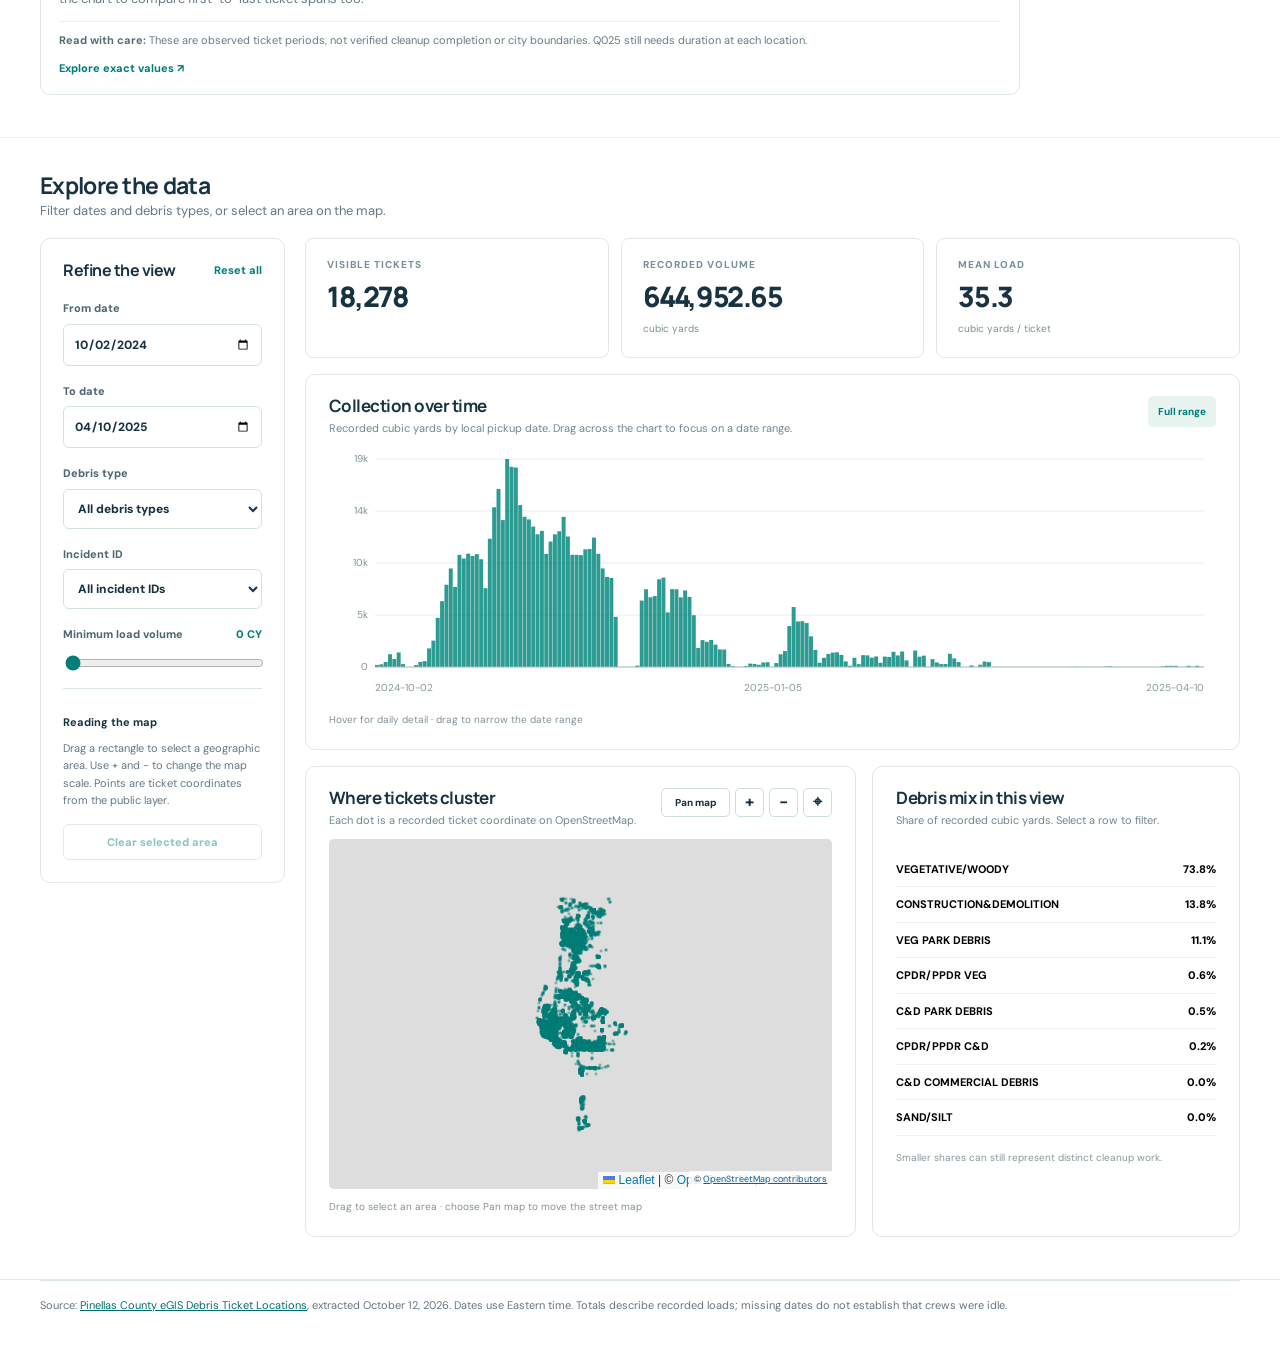
==== commit 0d2d0077: "Add Mark dashboard figure handoff" ====
--- a/index.html
+++ b/index.html
@@ -1,56 +1,57 @@
-<!doctype html>
-<html lang="en">
-<head>
-  <meta charset="utf-8">
-  <meta name="viewport" content="width=device-width, initial-scale=1">
-  <meta name="theme-color" content="#123344">
-  <meta name="description" content="Explore nine key figures from 18,278 Pinellas County debris collection tickets.">
-  <title>DebrisInsight | Pinellas ticket data</title>
-  <link rel="stylesheet" href="styles.css?v=f21-grid-1">
-  <link rel="stylesheet" href="leaflet.css">
-  <script defer src="plotly-cartesian.min.js"></script>
-  <script defer src="leaflet.js"></script>
-  <script defer src="app.js?v=f21-grid-1"></script>
-</head>
-<body>
-  <main id="top">
-    <section id="overview" class="simple-intro section-shell">
-      <h1>Debris ticket visualizations</h1>
-      <p>Nine key figures, including four maps, from 18,278 Pinellas County pickup tickets. Select a figure for exact values, its question, and its interpretation. Q numbers refer to Ranbir's question list; M numbers name the new Mark questions. <a href="pinellas-followups.html">View five more question-linked figures.</a> <a href="question-guide.html">See the question guide.</a> <a href="county-dashboard.html">View the original county dashboard figures.</a> <a href="st-petersburg.html">View three St. Petersburg retrospective figures.</a></p>
-    </section>
-
-    <p class="source-note section-shell">The ticket file names DRC and PINELLAS COUNTY in <code>Contractor</code>; it has no separate subcontractor field. Truck counts mean distinct IDs appearing on tickets, not the full deployed fleet. Coordinate-spread maps show review candidates, not confirmed address errors.</p>
-
-    <section id="figures" class="figure-section section-shell">
-      <div class="figure-toolbar"><div id="categoryFilters" class="category-filters" role="group" aria-label="Figure categories"></div><label class="search-wrap"><span class="sr-only">Search figures</span><input id="figureSearch" type="search" placeholder="Search figures or findings…"></label></div>
-      <div id="figureCount" class="figure-count" aria-live="polite"></div><div id="figureGrid" class="figure-grid"></div>
-    </section>
-
-    <section id="explore" class="explore-section"><div class="section-shell">
-      <div class="section-heading explore-heading"><div><h2>Explore the data</h2><p>Filter dates and debris types, or select an area on the map.</p></div></div>
-      <div class="explorer-layout">
-        <aside class="filter-panel" aria-label="Explorer filters">
-          <div class="filter-title"><h3>Refine the view</h3><button id="resetFilters" class="text-button" type="button">Reset all</button></div>
-          <label>From date<input id="dateFrom" type="date" min="2024-10-02" max="2025-04-10" value="2024-10-02"></label>
-          <label>To date<input id="dateTo" type="date" min="2024-10-02" max="2025-04-10" value="2025-04-10"></label>
-          <label>Debris type<select id="typeFilter"><option value="all">All debris types</option></select></label>
-          <label>Incident ID<select id="incidentFilter"><option value="all">All incident IDs</option><option value="80">80</option><option value="84">84</option></select></label>
-          <label>Minimum load volume <span id="minVolumeValue">0 CY</span><input id="minVolume" type="range" min="0" max="85" step="5" value="0"></label>
-          <div class="filter-help"><strong>Reading the map</strong><p>Drag a rectangle to select a geographic area. Use + and − to change the map scale. Points are ticket coordinates from the public layer.</p><button id="clearArea" type="button" class="outline-button" disabled>Clear selected area</button></div>
-        </aside>
-        <div class="explorer-content">
-          <div class="filtered-stats"><div><span>VISIBLE TICKETS</span><strong id="filteredTickets">—</strong></div><div><span>RECORDED VOLUME</span><strong id="filteredVolume">—</strong><small>cubic yards</small></div><div><span>MEAN LOAD</span><strong id="filteredMean">—</strong><small>cubic yards / ticket</small></div></div>
-          <div class="chart-card"><div class="card-head"><div><h3>Collection over time</h3><p>Recorded cubic yards by local pickup date. Drag across the chart to focus on a date range.</p></div><button id="resetDateZoom" type="button" class="small-button">Full range</button></div><div id="trendChart" class="trend-chart" role="img" aria-label="Interactive daily recorded volume chart"></div><div id="trendHint" class="chart-hint">Hover for daily detail · drag to narrow the date range</div></div>
-          <div class="lower-grid"><div class="chart-card map-card"><div class="card-head"><div><h3>Where tickets cluster</h3><p>Each dot is a recorded ticket coordinate on OpenStreetMap.</p></div><div class="map-controls"><button id="mapMode" type="button" aria-pressed="false">Pan map</button><button id="mapZoomIn" type="button" aria-label="Zoom map in">+</button><button id="mapZoomOut" type="button" aria-label="Zoom map out">−</button><button id="mapReset" type="button" aria-label="Reset map view">⌖</button></div></div><div class="map-wrap"><div id="explorerBasemap" aria-label="OpenStreetMap street map of Pinellas County"></div><canvas id="ticketMap" aria-label="Ticket coordinates; drag to select an area"></canvas><div id="mapSelection" class="map-selection" hidden></div><span class="map-attribution">© <a href="https://www.openstreetmap.org/copyright" target="_blank" rel="noopener">OpenStreetMap contributors</a></span></div><div id="mapStatus" class="chart-hint">Drag to select an area · choose Pan map to move the street map</div></div>
-          <div class="chart-card mix-card"><div class="card-head"><div><h3>Debris mix in this view</h3><p>Share of recorded cubic yards. Select a row to filter.</p></div></div><div id="typeBreakdown" class="type-breakdown"></div><p class="mix-note">Smaller shares can still represent distinct cleanup work.</p></div></div>
-        </div>
-      </div>
-    </div></section>
-
-    <p class="source-note section-shell">Source: <a href="https://pinellas-egis.maps.arcgis.com/home/item.html?id=fb652dddee454f97929d7fe73ec25d12#data" target="_blank" rel="noopener">Pinellas County eGIS Debris Ticket Locations</a>, extracted October 12, 2026. Dates use Eastern time. Totals describe recorded loads; missing dates do not establish that crews were idle.</p>
-  </main>
-
-  <div id="imageModal" class="image-modal" hidden role="dialog" aria-modal="true" aria-labelledby="modalTitle"><div class="modal-top"><div><span id="modalIndex"></span><h2 id="modalTitle"></h2></div><div class="modal-actions"><button id="modalInteractive" type="button" class="selected">Exact values</button><button id="modalOriginal" type="button">Original image</button><button id="modalInfo" type="button">Question &amp; finding</button><button id="modalZoomOut" type="button" aria-label="Zoom image out" hidden>−</button><button id="modalZoomIn" type="button" aria-label="Zoom image in" hidden>+</button><button id="modalReset" type="button" hidden>Fit image</button><button id="modalClose" type="button" aria-label="Close figure">×</button></div></div><div id="interactiveViewport" class="interactive-viewport"><div id="interactiveChart" aria-label="Interactive figure with exact hover values"></div><div id="leafletMap" hidden aria-label="Interactive street map with exact plotted values"></div><div id="mapLayerControls" hidden></div><p id="pointReadout" aria-live="polite">Loading exact values…</p><p class="interaction-help">Hover or tap a mark to see its exact values. Drag over a region to zoom; double-click the chart to reset.</p></div><div id="modalViewport" class="modal-viewport" hidden><img id="modalImage" alt=""></div><div id="modalInfoViewport" class="modal-info-viewport" hidden><div class="modal-info-content"><section><h3>Question or task</h3><p id="modalQuestion"></p></section><section><h3>Variables used</h3><p id="modalVariables"></p></section><section><h3>Key finding and interpretation</h3><p id="modalInterpretation"></p></section></div></div></div>
-  <div id="tooltip" class="tooltip" hidden></div>
-</body>
-</html>
+<!doctype html>
+<html lang="en">
+<head>
+  <meta charset="utf-8">
+  <meta name="viewport" content="width=device-width, initial-scale=1">
+  <meta name="theme-color" content="#123344">
+  <meta name="description" content="Explore nine key figures from 18,278 Pinellas County debris collection tickets.">
+  <title>DebrisInsight | Pinellas ticket data</title>
+  <link rel="stylesheet" href="styles.css?v=f21-grid-1">
+  <link rel="stylesheet" href="leaflet.css">
+  <script defer src="plotly-cartesian.min.js"></script>
+  <script defer src="leaflet.js"></script>
+  <script defer src="app.js?v=f21-grid-1"></script>
+</head>
+<body>
+  <main id="top">
+    <section id="overview" class="simple-intro section-shell">
+      <h1>Debris ticket visualizations</h1>
+      <p>Nine key figures, including four maps, from 18,278 Pinellas County pickup tickets. Select a figure for exact values, its question, and its interpretation. Q numbers refer to Ranbir's question list; M numbers name the new Mark questions. <a href="pinellas-followups.html">View five more question-linked figures.</a> <a href="question-guide.html">See the question guide.</a> <a href="county-dashboard.html">View the original county dashboard figures.</a> <a href="st-petersburg.html">View three St. Petersburg retrospective figures.</a> <a href="mark-handoff.html">See Mark's dashboard figure handoff.</a></p>
+    </section>
+
+    <p class="source-note section-shell">The ticket file names DRC and PINELLAS COUNTY in <code>Contractor</code>; it has no separate subcontractor field. Truck counts mean distinct IDs appearing on tickets, not the full deployed fleet. Coordinate-spread maps show review candidates, not confirmed address errors.</p>
+
+    <section id="figures" class="figure-section section-shell">
+      <div class="figure-toolbar"><div id="categoryFilters" class="category-filters" role="group" aria-label="Figure categories"></div><label class="search-wrap"><span class="sr-only">Search figures</span><input id="figureSearch" type="search" placeholder="Search figures or findings…"></label></div>
+      <div id="figureCount" class="figure-count" aria-live="polite"></div><div id="figureGrid" class="figure-grid"></div>
+    </section>
+
+    <section id="explore" class="explore-section"><div class="section-shell">
+      <div class="section-heading explore-heading"><div><h2>Explore the data</h2><p>Filter dates and debris types, or select an area on the map.</p></div></div>
+      <div class="explorer-layout">
+        <aside class="filter-panel" aria-label="Explorer filters">
+          <div class="filter-title"><h3>Refine the view</h3><button id="resetFilters" class="text-button" type="button">Reset all</button></div>
+          <label>From date<input id="dateFrom" type="date" min="2024-10-02" max="2025-04-10" value="2024-10-02"></label>
+          <label>To date<input id="dateTo" type="date" min="2024-10-02" max="2025-04-10" value="2025-04-10"></label>
+          <label>Debris type<select id="typeFilter"><option value="all">All debris types</option></select></label>
+          <label>Incident ID<select id="incidentFilter"><option value="all">All incident IDs</option><option value="80">80</option><option value="84">84</option></select></label>
+          <label>Minimum load volume <span id="minVolumeValue">0 CY</span><input id="minVolume" type="range" min="0" max="85" step="5" value="0"></label>
+          <div class="filter-help"><strong>Reading the map</strong><p>Drag a rectangle to select a geographic area. Use + and − to change the map scale. Points are ticket coordinates from the public layer.</p><button id="clearArea" type="button" class="outline-button" disabled>Clear selected area</button></div>
+        </aside>
+        <div class="explorer-content">
+          <div class="filtered-stats"><div><span>VISIBLE TICKETS</span><strong id="filteredTickets">—</strong></div><div><span>RECORDED VOLUME</span><strong id="filteredVolume">—</strong><small>cubic yards</small></div><div><span>MEAN LOAD</span><strong id="filteredMean">—</strong><small>cubic yards / ticket</small></div></div>
+          <div class="chart-card"><div class="card-head"><div><h3>Collection over time</h3><p>Recorded cubic yards by local pickup date. Drag across the chart to focus on a date range.</p></div><button id="resetDateZoom" type="button" class="small-button">Full range</button></div><div id="trendChart" class="trend-chart" role="img" aria-label="Interactive daily recorded volume chart"></div><div id="trendHint" class="chart-hint">Hover for daily detail · drag to narrow the date range</div></div>
+          <div class="lower-grid"><div class="chart-card map-card"><div class="card-head"><div><h3>Where tickets cluster</h3><p>Each dot is a recorded ticket coordinate on OpenStreetMap.</p></div><div class="map-controls"><button id="mapMode" type="button" aria-pressed="false">Pan map</button><button id="mapZoomIn" type="button" aria-label="Zoom map in">+</button><button id="mapZoomOut" type="button" aria-label="Zoom map out">−</button><button id="mapReset" type="button" aria-label="Reset map view">⌖</button></div></div><div class="map-wrap"><div id="explorerBasemap" aria-label="OpenStreetMap street map of Pinellas County"></div><canvas id="ticketMap" aria-label="Ticket coordinates; drag to select an area"></canvas><div id="mapSelection" class="map-selection" hidden></div><span class="map-attribution">© <a href="https://www.openstreetmap.org/copyright" target="_blank" rel="noopener">OpenStreetMap contributors</a></span></div><div id="mapStatus" class="chart-hint">Drag to select an area · choose Pan map to move the street map</div></div>
+          <div class="chart-card mix-card"><div class="card-head"><div><h3>Debris mix in this view</h3><p>Share of recorded cubic yards. Select a row to filter.</p></div></div><div id="typeBreakdown" class="type-breakdown"></div><p class="mix-note">Smaller shares can still represent distinct cleanup work.</p></div></div>
+        </div>
+      </div>
+    </div></section>
+
+    <p class="source-note section-shell">Source: <a href="https://pinellas-egis.maps.arcgis.com/home/item.html?id=fb652dddee454f97929d7fe73ec25d12#data" target="_blank" rel="noopener">Pinellas County eGIS Debris Ticket Locations</a>, extracted October 12, 2026. Dates use Eastern time. Totals describe recorded loads; missing dates do not establish that crews were idle.</p>
+  </main>
+
+  <div id="imageModal" class="image-modal" hidden role="dialog" aria-modal="true" aria-labelledby="modalTitle"><div class="modal-top"><div><span id="modalIndex"></span><h2 id="modalTitle"></h2></div><div class="modal-actions"><button id="modalInteractive" type="button" class="selected">Exact values</button><button id="modalOriginal" type="button">Original image</button><button id="modalInfo" type="button">Question &amp; finding</button><button id="modalZoomOut" type="button" aria-label="Zoom image out" hidden>−</button><button id="modalZoomIn" type="button" aria-label="Zoom image in" hidden>+</button><button id="modalReset" type="button" hidden>Fit image</button><button id="modalClose" type="button" aria-label="Close figure">×</button></div></div><div id="interactiveViewport" class="interactive-viewport"><div id="interactiveChart" aria-label="Interactive figure with exact hover values"></div><div id="leafletMap" hidden aria-label="Interactive street map with exact plotted values"></div><div id="mapLayerControls" hidden></div><p id="pointReadout" aria-live="polite">Loading exact values…</p><p class="interaction-help">Hover or tap a mark to see its exact values. Drag over a region to zoom; double-click the chart to reset.</p></div><div id="modalViewport" class="modal-viewport" hidden><img id="modalImage" alt=""></div><div id="modalInfoViewport" class="modal-info-viewport" hidden><div class="modal-info-content"><section><h3>Question or task</h3><p id="modalQuestion"></p></section><section><h3>Variables used</h3><p id="modalVariables"></p></section><section><h3>Key finding and interpretation</h3><p id="modalInterpretation"></p></section></div></div></div>
+  <div id="tooltip" class="tooltip" hidden></div>
+</body>
+</html>
+
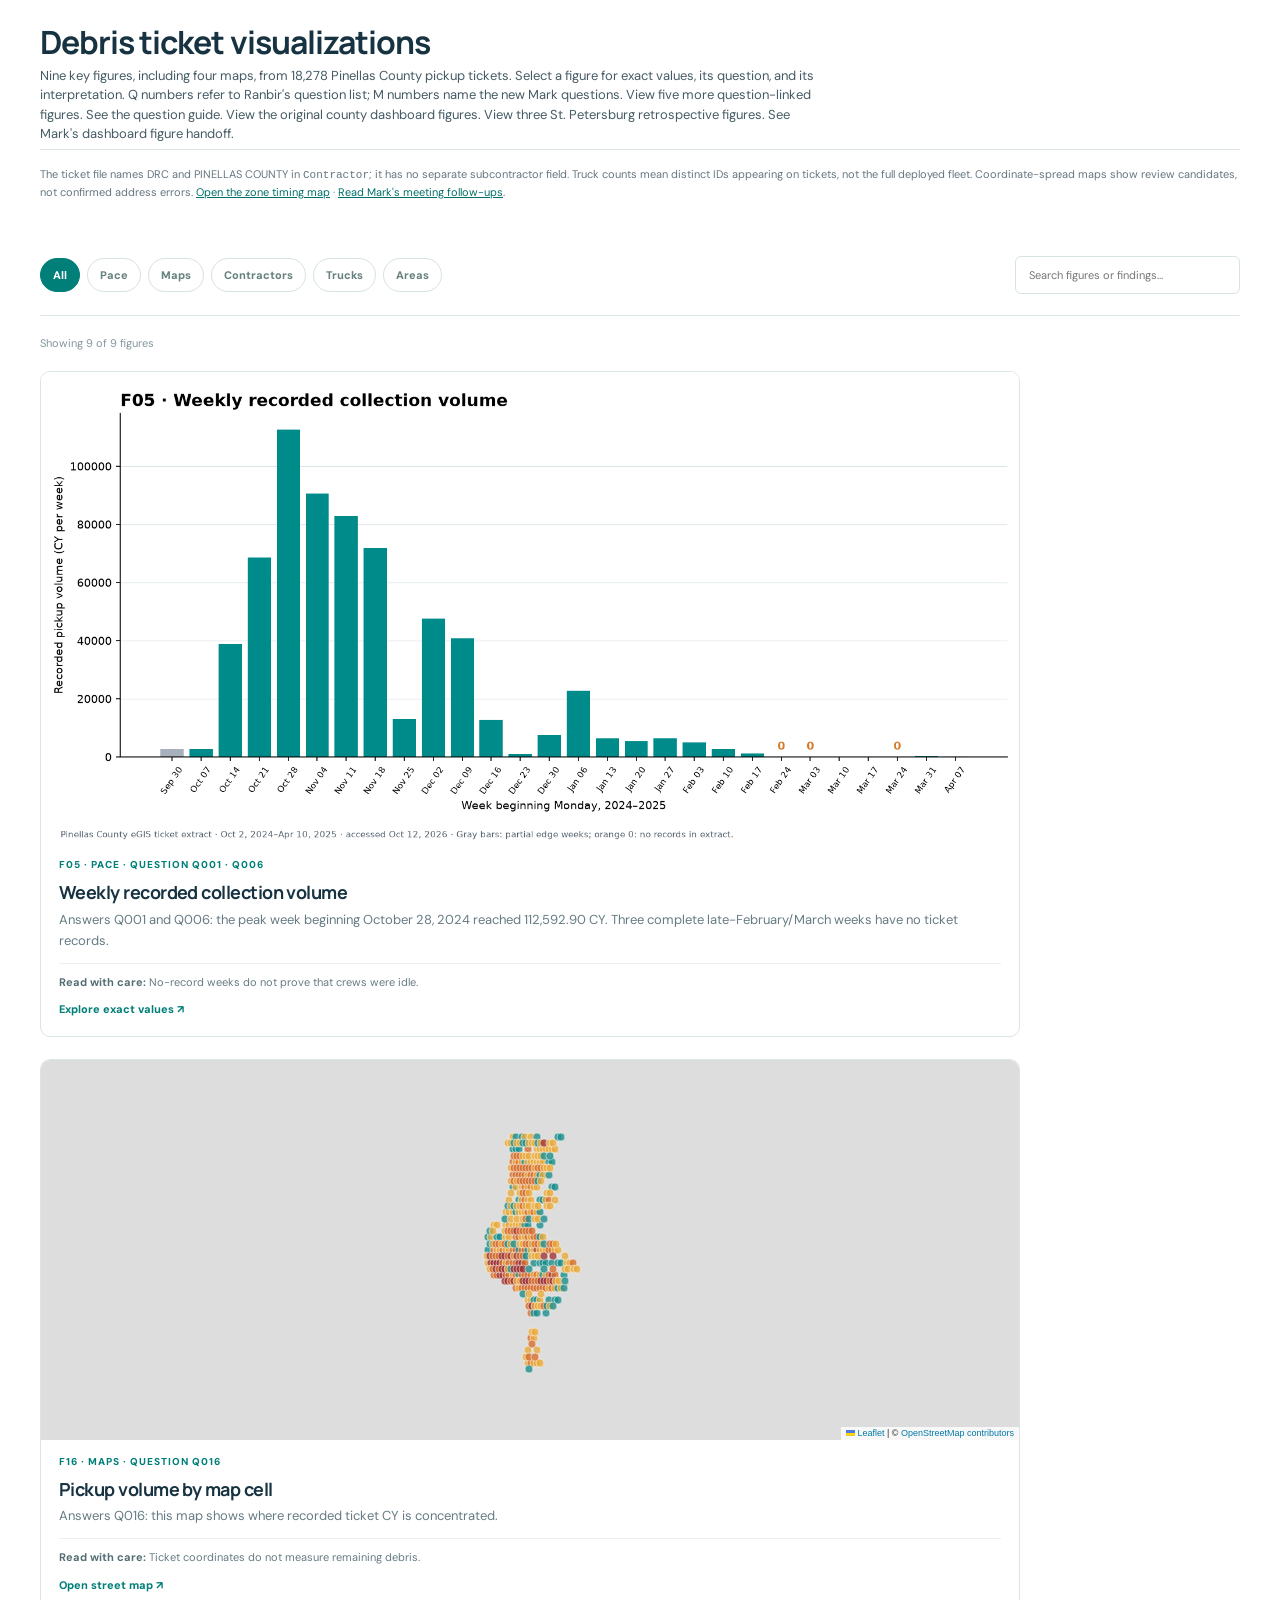
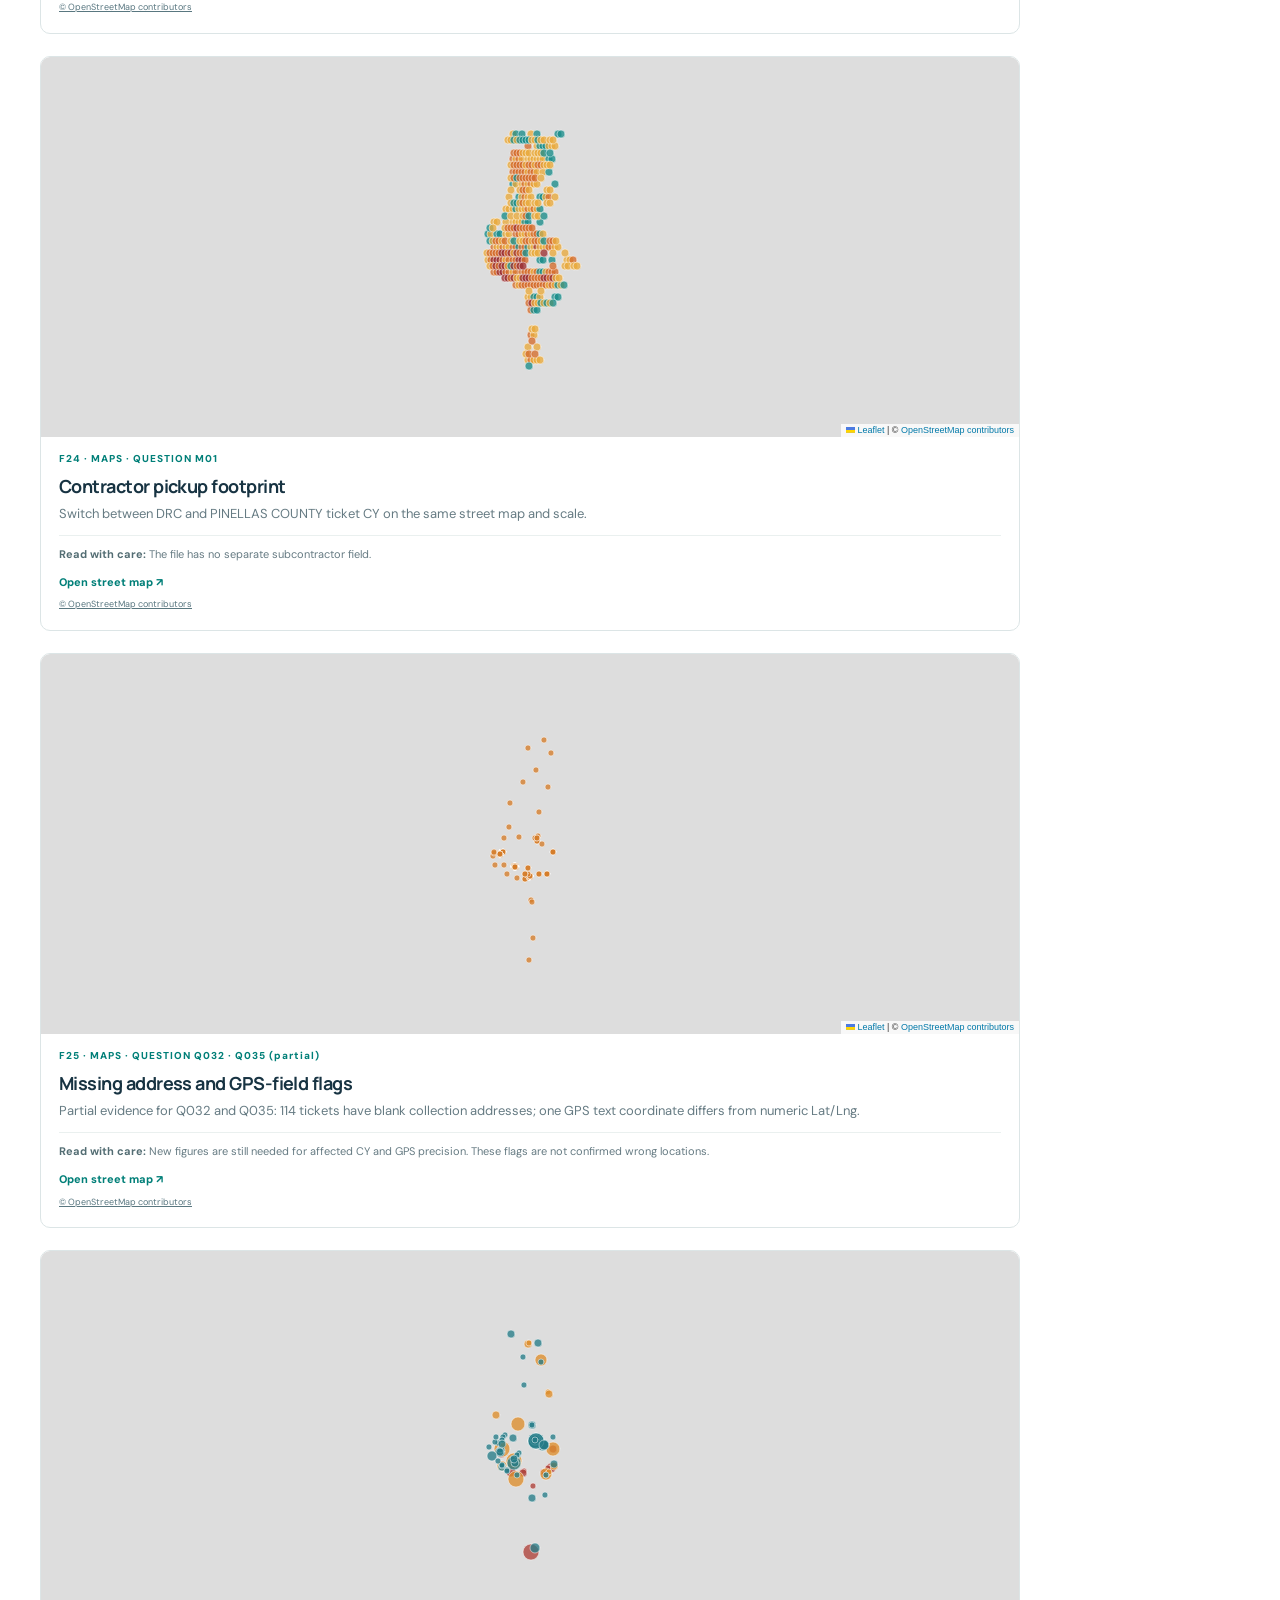
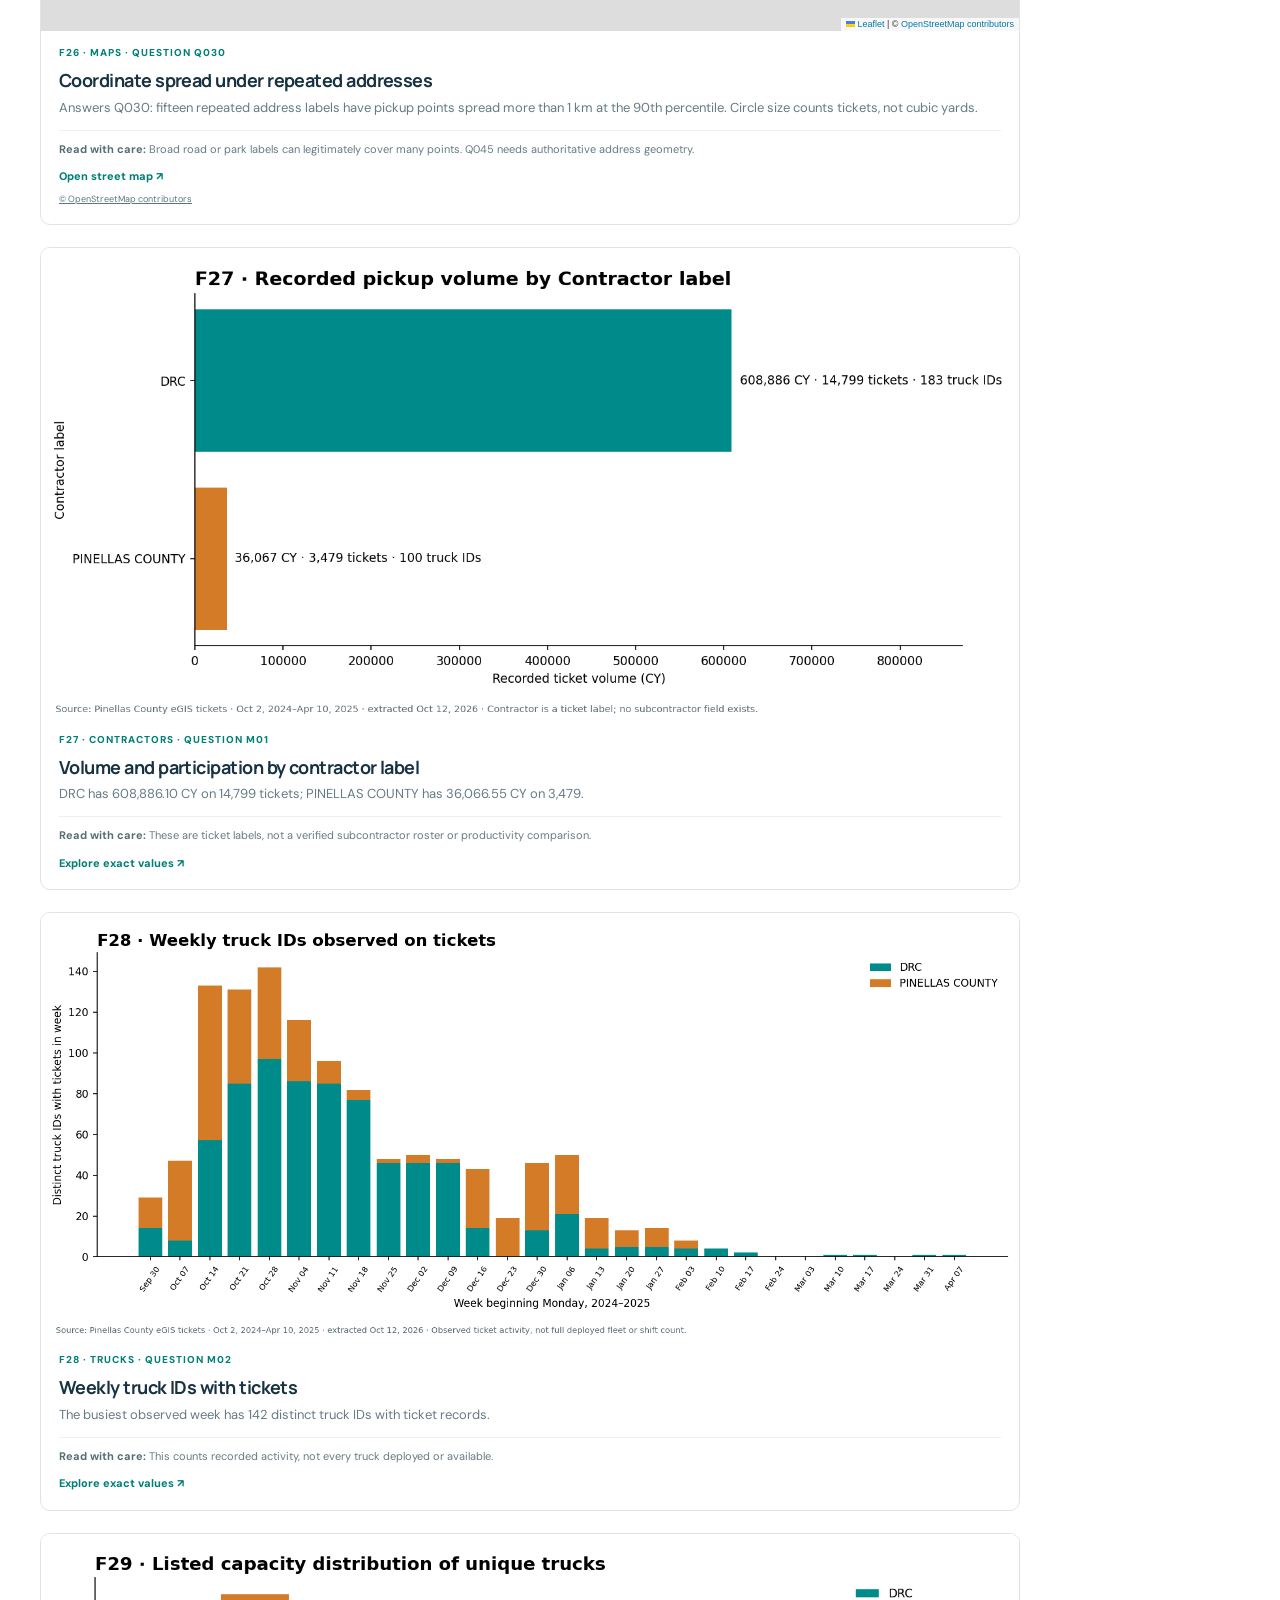
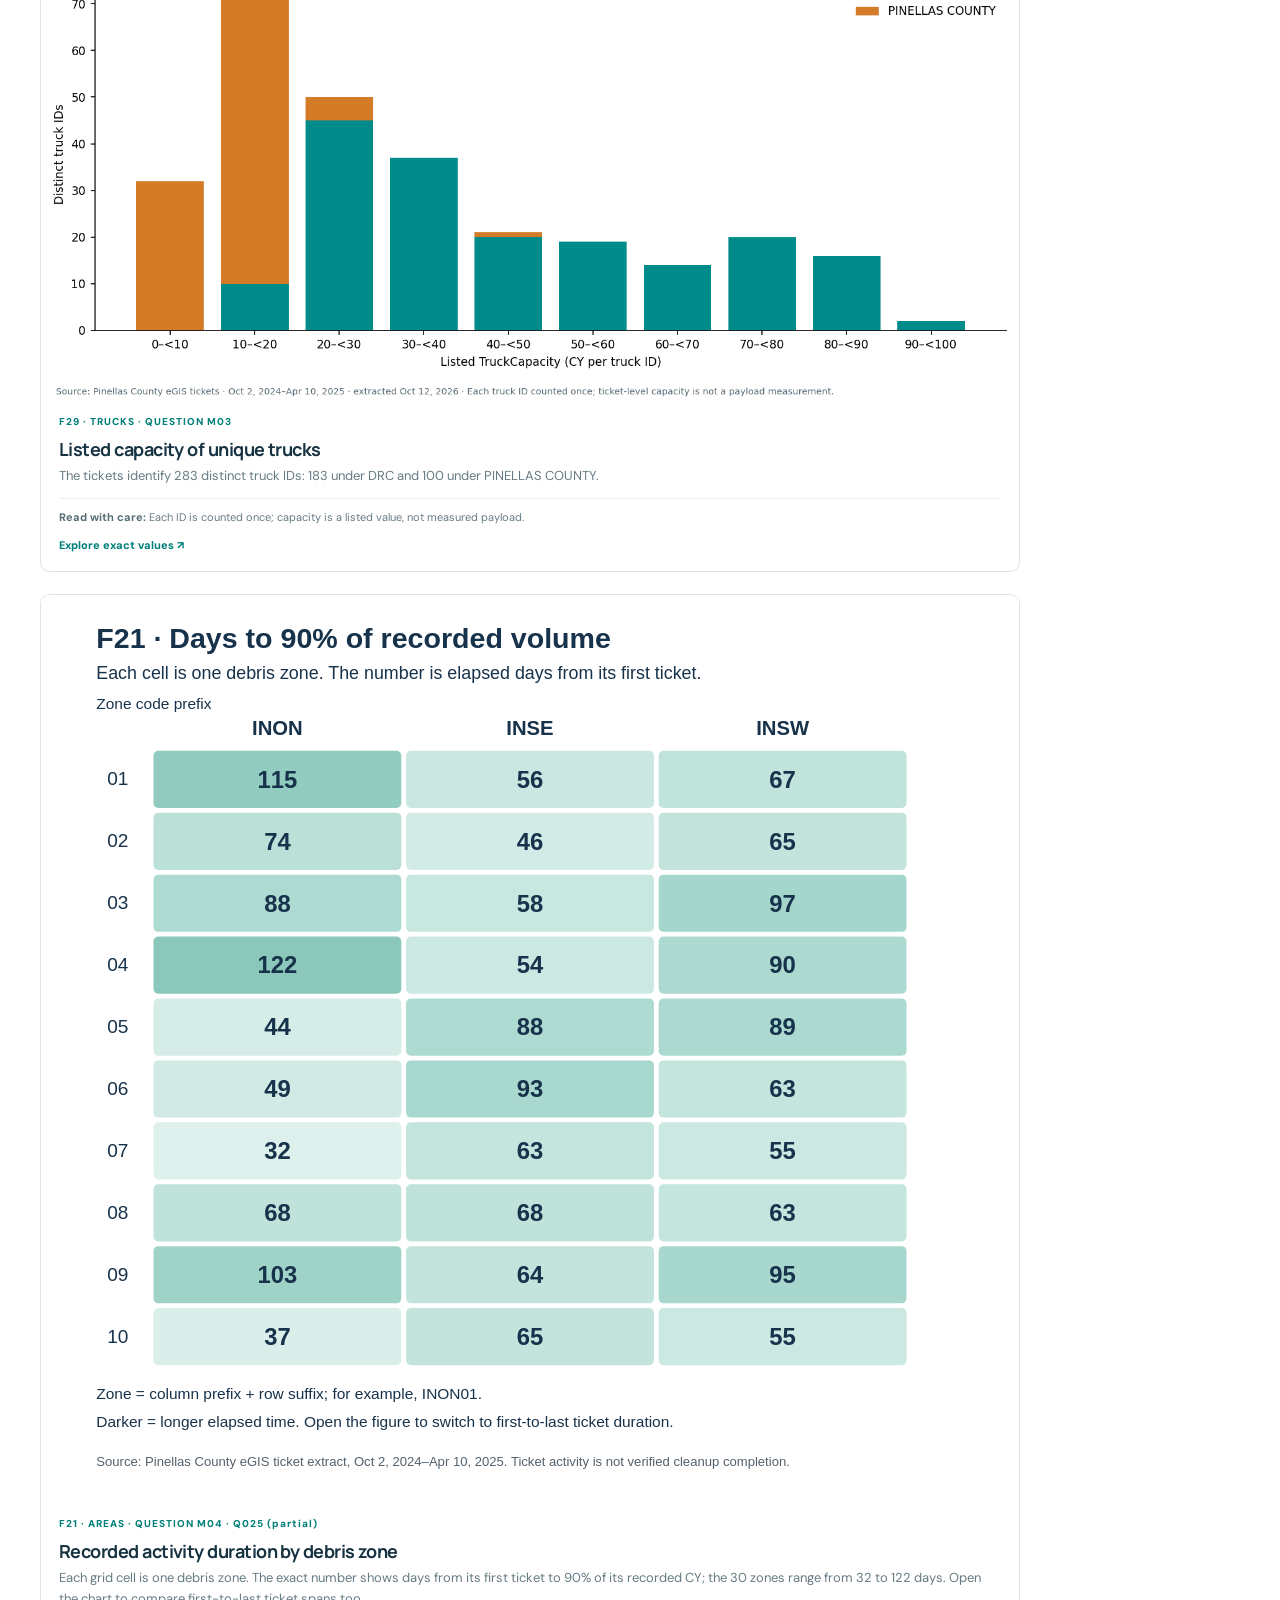
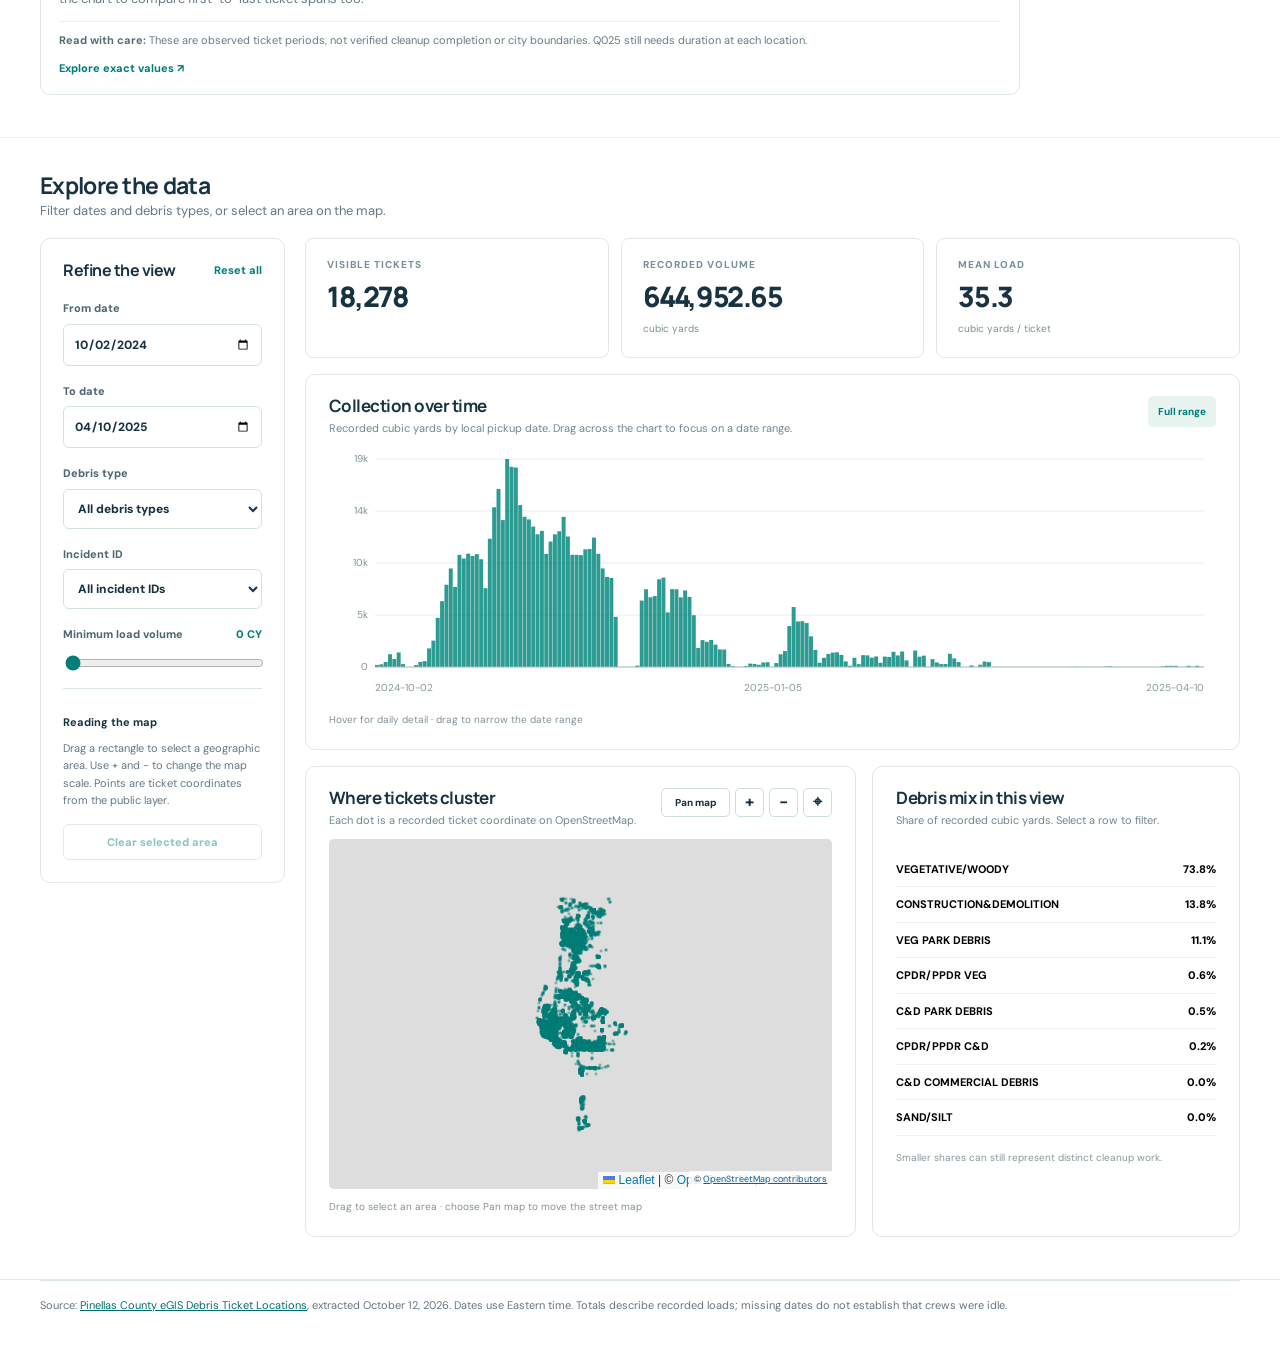
==== commit 34e7aa44: "Add official-zone timing map and visualization follow-ups" ====
--- a/index.html
+++ b/index.html
@@ -19,7 +19,7 @@
       <p>Nine key figures, including four maps, from 18,278 Pinellas County pickup tickets. Select a figure for exact values, its question, and its interpretation. Q numbers refer to Ranbir's question list; M numbers name the new Mark questions. <a href="pinellas-followups.html">View five more question-linked figures.</a> <a href="question-guide.html">See the question guide.</a> <a href="county-dashboard.html">View the original county dashboard figures.</a> <a href="st-petersburg.html">View three St. Petersburg retrospective figures.</a> <a href="mark-handoff.html">See Mark's dashboard figure handoff.</a></p>
     </section>
 
-    <p class="source-note section-shell">The ticket file names DRC and PINELLAS COUNTY in <code>Contractor</code>; it has no separate subcontractor field. Truck counts mean distinct IDs appearing on tickets, not the full deployed fleet. Coordinate-spread maps show review candidates, not confirmed address errors.</p>
+    <p class="source-note section-shell">The ticket file names DRC and PINELLAS COUNTY in <code>Contractor</code>; it has no separate subcontractor field. Truck counts mean distinct IDs appearing on tickets, not the full deployed fleet. Coordinate-spread maps show review candidates, not confirmed address errors. <a href="zone-timing-map.html">Open the zone timing map</a> · <a href="meeting-followups.html">Read Mark's meeting follow-ups</a>.</p>
 
     <section id="figures" class="figure-section section-shell">
       <div class="figure-toolbar"><div id="categoryFilters" class="category-filters" role="group" aria-label="Figure categories"></div><label class="search-wrap"><span class="sr-only">Search figures</span><input id="figureSearch" type="search" placeholder="Search figures or findings…"></label></div>
@@ -54,4 +54,3 @@
   <div id="tooltip" class="tooltip" hidden></div>
 </body>
 </html>
-
